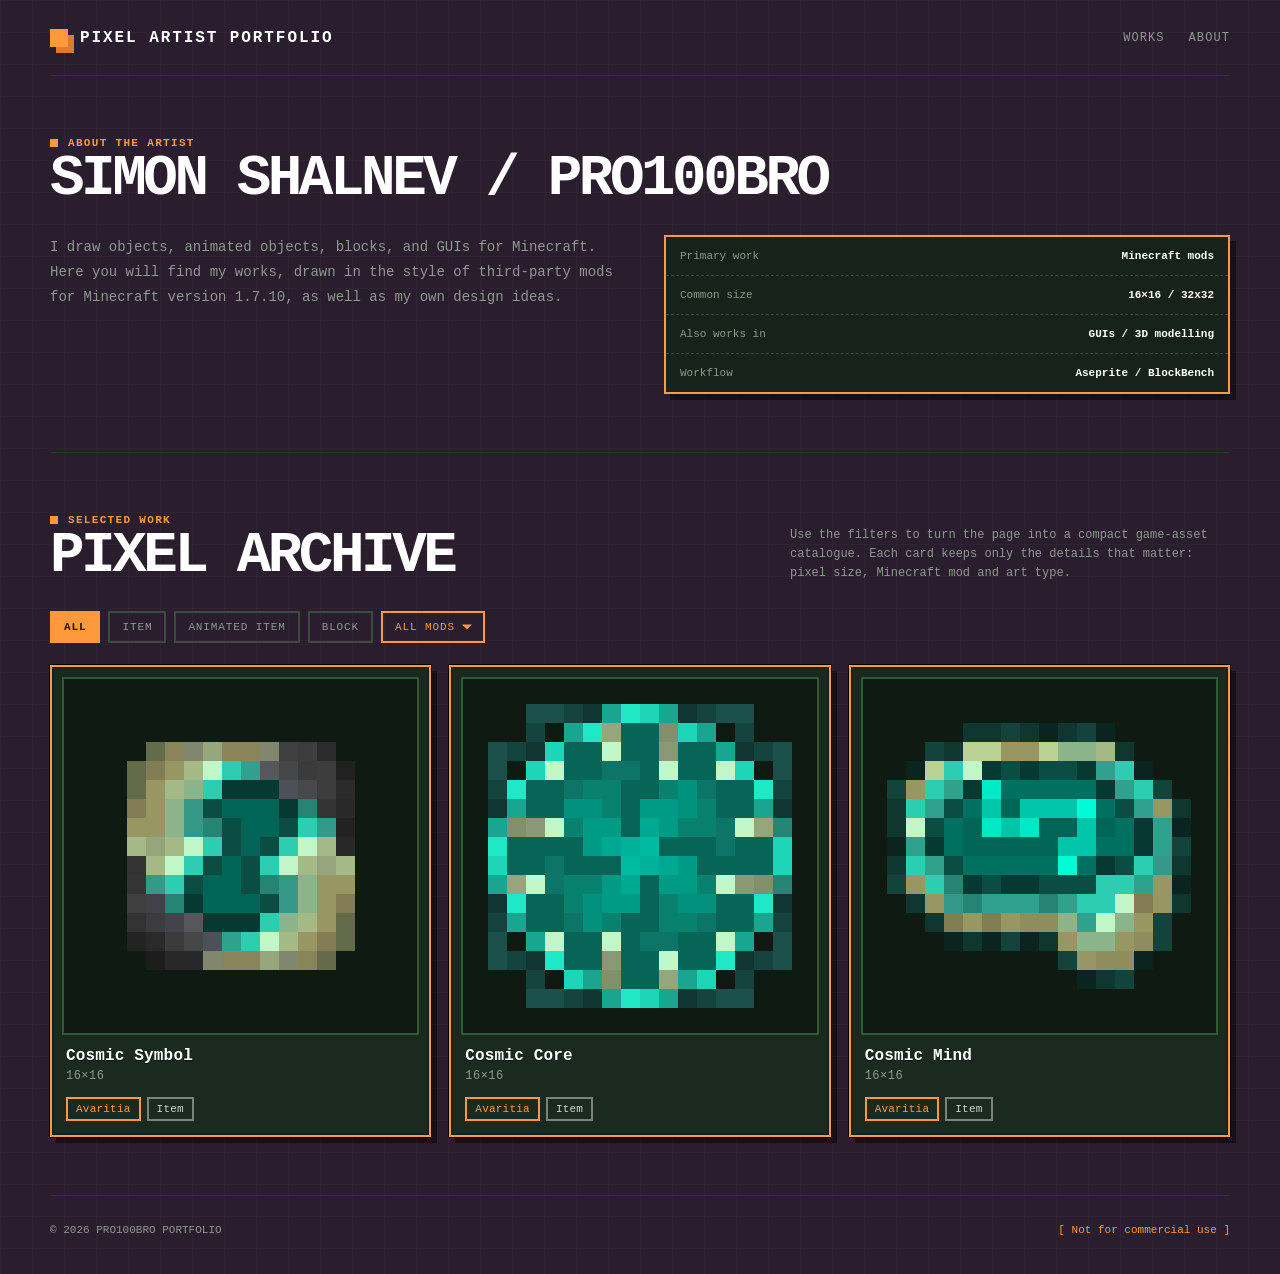
==== index.html @ 7cfd930a "fix(general): fix project structure" ====
<!doctype html>
<html lang="en">
<head>
<meta charset="utf-8">
<meta name="viewport" content="width=device-width, initial-scale=1">
<title>Pixel Artist Portfolio</title>
<link rel="stylesheet" href="style.css">
</head>
<body>
<div class="app-root pixel-grid">
  <header class="topbar shell">
    <a class="brand" href="#top" aria-label="Pixel artist home">
      <span class="brand-mark" aria-hidden="true"></span>
      <span>Pixel Artist Portfolio</span>
    </a>
    <nav class="nav" aria-label="Primary navigation">
      <a href="#works">Works</a>
      <a href="#about">About</a>
    </nav>
  </header>

  <main id="top" class="shell">
    <section id="about" class="section">
      <div class="section-head">
        <div>
          <div class="kicker">About the artist</div>
          <h2 class="section-title">Simon Shalnev / pro100bro</h2>
        </div>
      </div>
      <div class="about">
        <p>I draw objects, animated objects, blocks, and GUIs for Minecraft. Here you will find my works, drawn in the style of third‑party mods for Minecraft version 1.7.10, as well as my own design ideas.</p>
        <div class="spec-box">
          <div class="spec"><span>Primary work</span><strong>Minecraft mods</strong></div>
          <div class="spec"><span>Common size</span><strong>16×16 / 32x32</strong></div>
          <div class="spec"><span>Also works in</span><strong>GUIs / 3D modelling</strong></div>
          <div class="spec"><span>Workflow</span><strong>Aseprite / BlockBench</strong></div>
        </div>
      </div>
    </section>

    <section id="works" class="section">
      <div class="section-head">
        <div>
          <div class="kicker">Selected work</div>
          <h2 class="section-title">Pixel archive</h2>
        </div>
        <div class="section-subtitle">Use the filters to turn the page into a compact game-asset catalogue. Each card keeps only the details that matter: pixel size, Minecraft mod and art type.</div>
      </div>

      <div class="filters" id="filters" role="tablist" aria-label="Filter artworks"></div>

      <div class="gallery" id="gallery"></div>
    </section>
  </main>

  <footer class="footer shell">
    <span>© 2026 PRO100BRO PORTFOLIO</span>
    <span class="mono-accent">[ Not for commercial use ]</span>
  </footer>
</div>

<script src="scripts/filters.js"></script>
<script src="scripts/artworks_render.js"></script>

</body>
</html>
---- style.css ----
:root {
  color-scheme: dark;
  --bg: #2a1d2e;
  --bg-grid: rgba(255, 255, 255, .025);
  --surface: #1b2a1e;
  --surface-inner: #16221a;
  --panel: #0f1a12;
  --text: #f3efe2;
  --text-strong: #ffffff;
  --muted: #8d9a8c;
  --line: #3a4d3d;
  --line-soft: #2a3a2d;
  --accent: #ff9a3c;
  --accent-soft: #e07b2a;
  --accent-2: #b6f24a;
  --heart: #c8a4ff;
}

* { box-sizing: border-box; }
html { scroll-behavior: smooth; }

body {
  margin: 0;
  background: var(--bg);
  color: var(--text);
  font-family: "Courier New", Courier, monospace;
  image-rendering: pixelated;
  -webkit-font-smoothing: none;
}

.app-root {
  min-height: 100vh;
  width: 100%;
  background-color: var(--bg);
  overflow: hidden;
}

a { color: inherit; text-decoration: none; }
button { font: inherit; }

.pixel-grid {
  background-image:
    linear-gradient(to right, var(--bg-grid) 1px, transparent 1px),
    linear-gradient(to bottom, var(--bg-grid) 1px, transparent 1px);
  background-size: 32px 32px;
}

.shell {
  width: min(1180px, calc(100% - 32px));
  margin: 0 auto;
}

/* ---------- Topbar ---------- */
.topbar {
  display: flex;
  align-items: center;
  justify-content: space-between;
  gap: 24px;
  min-height: 76px;
  border-bottom: 1px solid var(--line-soft);
}

.brand {
  display: flex;
  align-items: center;
  gap: 12px;
  font-weight: 900;
  letter-spacing: .12em;
  text-transform: uppercase;
  color: var(--text-strong);
}

.brand-mark {
  width: 18px;
  height: 18px;
  background: var(--accent);
  box-shadow: 6px 6px 0 var(--accent-soft);
}

.nav {
  display: flex;
  gap: 24px;
  color: var(--muted);
  font-size: 12px;
  text-transform: uppercase;
  letter-spacing: .09em;
}
.nav a:hover { color: var(--accent); }

/* ---------- Sections ---------- */
.section {
  padding: 58px 0;
  border-bottom: 1px solid var(--line-soft);
}

.section-head {
  display: flex;
  align-items: end;
  justify-content: space-between;
  gap: 20px;
  margin-bottom: 28px;
}

.kicker {
  display: inline-flex;
  align-items: center;
  gap: 10px;
  color: var(--accent);
  font-size: 11px;
  font-weight: 700;
  letter-spacing: .12em;
  text-transform: uppercase;
}
.kicker::before {
  content: "";
  width: 8px;
  height: 8px;
  background: currentColor;
}

.section-title {
  margin: 0;
  color: var(--text-strong);
  font-size: clamp(30px, 4.5vw, 60px);
  line-height: .95;
  letter-spacing: -.06em;
  text-transform: uppercase;
}

.section-subtitle {
  max-width: 440px;
  color: var(--muted);
  font-size: 12px;
  line-height: 1.6;
}

/* ---------- Filters ---------- */
.filters {
  display: flex;
  flex-wrap: wrap;
  gap: 8px;
  margin-bottom: 22px;
}

.filter-btn {
  border: 2px solid var(--line);
  background: transparent;
  color: var(--muted);
  padding: 8px 12px;
  cursor: pointer;
  text-transform: uppercase;
  font-size: 11px;
  letter-spacing: .08em;
  transition: all .12s ease;
}
.filter-btn:hover {
  color: var(--text);
  border-color: var(--accent);
}
.filter-btn.active {
  background: var(--accent);
  color: #1b1208;
  border-color: var(--accent);
  font-weight: 700;
}

/* ---------- Mod filter (custom dropdown) ---------- */
.mod-filter {
  display: inline-flex;
  align-items: center;
  gap: 8px;
}

.mod-filter-label {
  color: var(--accent);
  font-size: 11px;
  text-transform: uppercase;
  letter-spacing: .08em;
}

.mod-select {
  position: relative;
  border: 2px solid var(--accent);
  background-color: transparent;
  color: var(--accent);
  padding: 8px 28px 8px 12px;
  cursor: pointer;
  font-family: inherit;
  font-size: 11px;
  letter-spacing: .08em;
  text-transform: uppercase;
  user-select: none;
  transition: border-color .12s ease, color .12s ease;
}
.mod-select:focus-visible { outline: none; }
.mod-select:hover,
.mod-select:focus-visible {
  border-color: var(--accent-soft);
  color: var(--accent-soft);
}

/* Стрелка ▾ */
.mod-select::after {
  content: "";
  position: absolute;
  right: 11px;
  top: 50%;
  width: 0;
  height: 0;
  border-left: 5px solid transparent;
  border-right: 5px solid transparent;
  border-top: 5px solid currentColor;
  transform: translateY(-50%);
  pointer-events: none;
}

/* Сам список */
.mod-select-list {
  display: none;
  position: absolute;
  top: calc(100% + 2px);
  left: -2px;
  min-width: calc(100% + 4px);
  margin: 0;
  padding: 0;
  list-style: none;
  background: var(--surface);
  border: 2px solid var(--accent);
  z-index: 30;
  max-height: 260px;
  overflow-y: auto;
}
.mod-select.open .mod-select-list { display: block; }

.mod-select-list li {
  padding: 8px 12px;
  color: var(--text);
  text-transform: uppercase;
  letter-spacing: .06em;
  white-space: nowrap;
  cursor: pointer;
  transition: background-color .08s ease, color .08s ease;
}
.mod-select-list li:hover,
.mod-select-list li.focused {
  background: var(--accent);
  color: #1b1208;
}
.mod-select-list li[aria-selected="true"] {
  font-weight: 700;
}

/* ---------- Gallery ---------- */
.gallery {
  display: grid;
  grid-template-columns: repeat(3, minmax(0, 1fr));
  gap: 18px;
}

/* ---------- Card ---------- */
.card {
  position: relative;
  display: flex;
  flex-direction: column;
  padding: 10px;
  background: var(--surface);
  border: 2px solid var(--accent);
  box-shadow:
    inset 0 0 0 2px var(--surface-inner),
    0 0 0 1px #000,
    6px 6px 0 rgba(0, 0, 0, .45);
  transition: transform .16s ease, border-color .16s ease, box-shadow .16s ease;
}
.card:hover {
  transform: translate(-2px, -2px);
  border-color: var(--accent-soft);
  box-shadow:
    inset 0 0 0 2px var(--surface-inner),
    0 0 0 1px #000,
    8px 8px 0 rgba(0, 0, 0, .55);
}

/* Art frame: plain dark green panel */
.art {
  position: relative;
  aspect-ratio: 1 / 1;
  overflow: hidden;
  background: var(--panel);
  border: 2px solid #2e5a34;
}

.pixel-art {
  position: absolute;
  inset: 7%;
  width: 86%;
  height: 86%;
  shape-rendering: crispEdges;
}

/* Body */
.card-body {
  padding: 12px 4px 4px;
  display: flex;
  flex-direction: column;
  gap: 4px;
}

.card-title {
  margin: 0;
  color: var(--text-strong);
  font-size: 16px;
  font-weight: 800;
  letter-spacing: .01em;
  text-shadow: 0 1px 0 rgba(0, 0, 0, .6);
}

.size {
  color: var(--muted);
  font-size: 12px;
  letter-spacing: .04em;
}

/* ---------- Badges (внутри .card-body) ---------- */
.badges {
  display: flex;
  flex-wrap: wrap;
  gap: 6px;
  margin-top: 10px;
}

.badge {
  display: inline-block;
  padding: 4px 8px;
  border: 2px solid var(--accent);
  background: transparent;
  color: var(--accent);
  font-size: 11px;
  line-height: 1.1;
  letter-spacing: .02em;
  white-space: nowrap;
}

.badge.type {
  color: #cfd6cc;
  border-color: #7b8478;
}


/* ---------- About ---------- */
.about {
  display: grid;
  grid-template-columns: 1fr 1fr;
  gap: 48px;
}
.about p {
  margin: 0;
  color: var(--muted);
  line-height: 1.8;
  font-size: 14px;
}

.spec-box {
  border: 2px solid var(--accent);
  background: var(--surface-inner);
  box-shadow: 6px 6px 0 rgba(0, 0, 0, .45);
}
.spec {
  display: flex;
  justify-content: space-between;
  gap: 16px;
  padding: 13px 14px;
  border-bottom: 1px dashed var(--line);
  font-size: 11px;
}
.spec:last-child { border-bottom: 0; }
.spec span:first-child { color: var(--muted); }
.spec strong { color: var(--text-strong); }

/* ---------- Footer ---------- */
.footer {
  padding: 28px 0 38px;
  display: flex;
  justify-content: space-between;
  gap: 20px;
  color: var(--muted);
  font-size: 11px;
}
.footer .mono-accent { color: var(--accent); }


/* ---------- Responsive ---------- */
@media (max-width: 860px) {
  .about { grid-template-columns: 1fr; }
  .gallery { grid-template-columns: repeat(2, minmax(0, 1fr)); }
  .section-head { align-items: start; flex-direction: column; }
}

@media (max-width: 560px) {
  .shell { width: min(100% - 20px, 1180px); }
  .topbar { min-height: 64px; }
  .nav { gap: 12px; font-size: 10px; }
  .section { padding: 42px 0; }
  .gallery { grid-template-columns: 1fr; }
  .card-title { font-size: 14px; }
  .badge { font-size: 10px; padding: 3px 6px; }
}
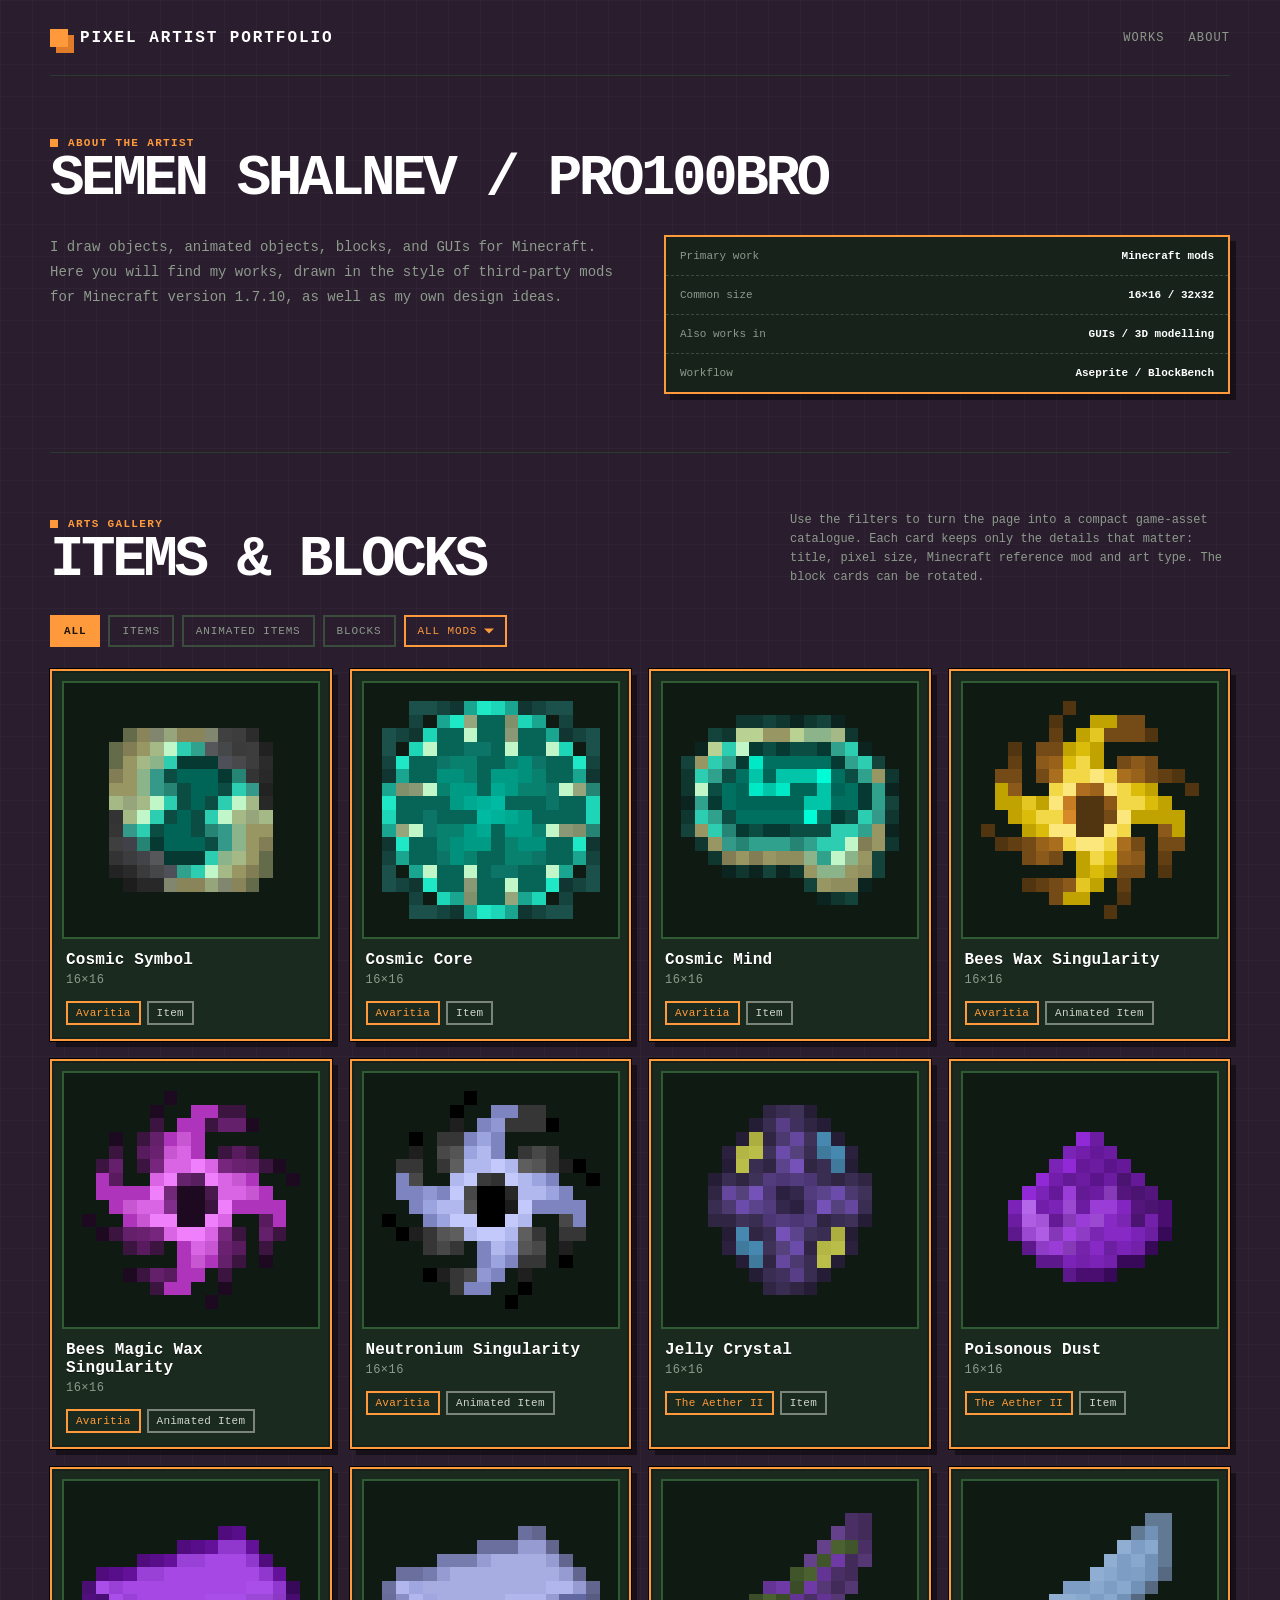
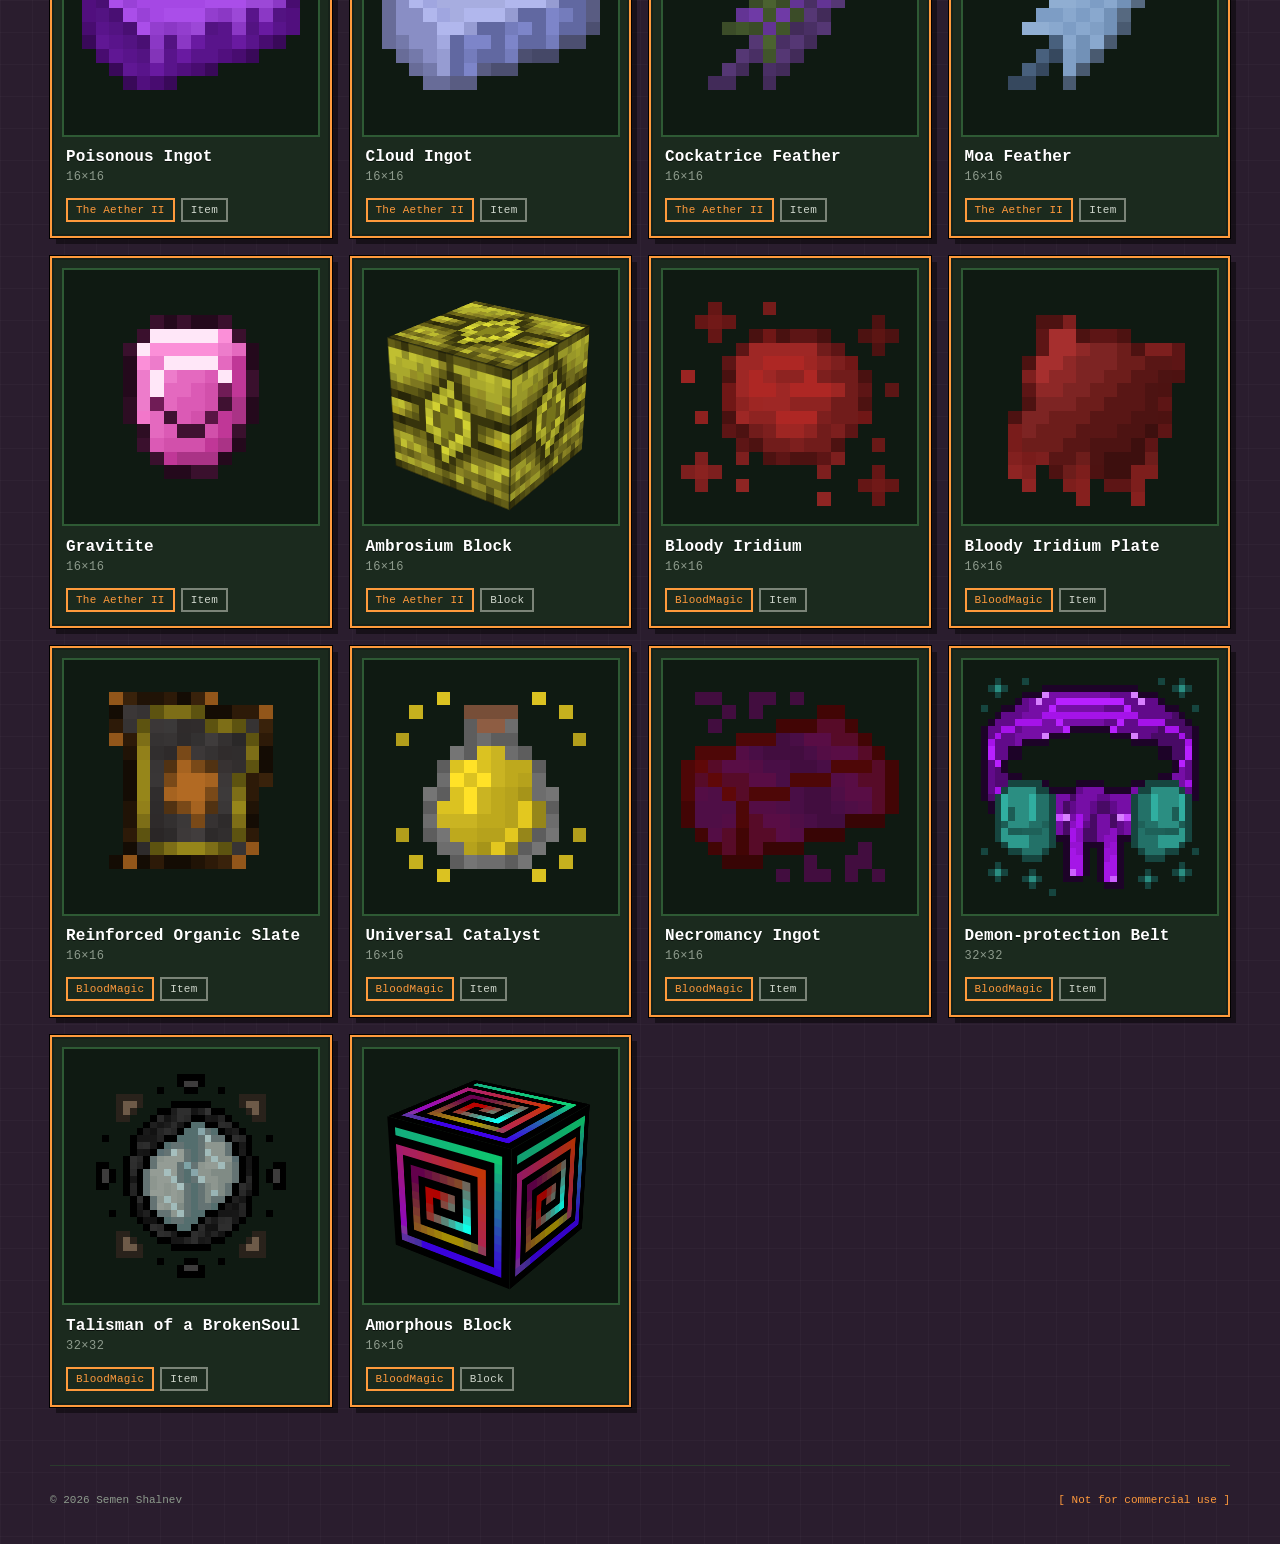
==== commit 59e7f639: "feat(general): add new arts, add rotation for the block art card" ====
--- a/index.html
+++ b/index.html
@@ -24,7 +24,7 @@
       <div class="section-head">
         <div>
           <div class="kicker">About the artist</div>
-          <h2 class="section-title">Simon Shalnev / pro100bro</h2>
+          <h2 class="section-title">Semen Shalnev / pro100bro</h2>
         </div>
       </div>
       <div class="about">
@@ -41,10 +41,10 @@
     <section id="works" class="section">
       <div class="section-head">
         <div>
-          <div class="kicker">Selected work</div>
-          <h2 class="section-title">Pixel archive</h2>
+          <div class="kicker">Arts gallery</div>
+          <h2 class="section-title">ITEMS & BLOCKS</h2>
         </div>
-        <div class="section-subtitle">Use the filters to turn the page into a compact game-asset catalogue. Each card keeps only the details that matter: pixel size, Minecraft mod and art type.</div>
+        <div class="section-subtitle">Use the filters to turn the page into a compact game-asset catalogue. Each card keeps only the details that matter: title, pixel size, Minecraft reference mod and art type. The block cards can be rotated.</div>
       </div>
 
       <div class="filters" id="filters" role="tablist" aria-label="Filter artworks"></div>
@@ -54,7 +54,7 @@
   </main>
 
   <footer class="footer shell">
-    <span>© 2026 PRO100BRO PORTFOLIO</span>
+    <span>© 2026 Semen Shalnev</span>
     <span class="mono-accent">[ Not for commercial use ]</span>
   </footer>
 </div>
--- a/style.css
+++ b/style.css
@@ -199,7 +199,6 @@
   color: var(--accent-soft);
 }
 
-/* Стрелка ▾ */
 .mod-select::after {
   content: "";
   position: absolute;
@@ -214,7 +213,6 @@
   pointer-events: none;
 }
 
-/* Сам список */
 .mod-select-list {
   display: none;
   position: absolute;
@@ -253,7 +251,7 @@
 /* ---------- Gallery ---------- */
 .gallery {
   display: grid;
-  grid-template-columns: repeat(3, minmax(0, 1fr));
+  grid-template-columns: repeat(4, minmax(0, 1fr));
   gap: 18px;
 }
 
@@ -280,7 +278,7 @@
     8px 8px 0 rgba(0, 0, 0, .55);
 }
 
-/* Art frame: plain dark green panel */
+/* Art frame */
 .art {
   position: relative;
   aspect-ratio: 1 / 1;
@@ -295,6 +293,7 @@
   width: 86%;
   height: 86%;
   shape-rendering: crispEdges;
+  image-rendering: pixelated;
 }
 
 /* Body */
@@ -320,7 +319,7 @@
   letter-spacing: .04em;
 }
 
-/* ---------- Badges (внутри .card-body) ---------- */
+/* ---------- Badges ---------- */
 .badges {
   display: flex;
   flex-wrap: wrap;
@@ -345,7 +344,6 @@
   border-color: #7b8478;
 }
 
-
 /* ---------- About ---------- */
 .about {
   display: grid;
@@ -386,7 +384,6 @@
   font-size: 11px;
 }
 .footer .mono-accent { color: var(--accent); }
-
 
 /* ---------- Responsive ---------- */
 @media (max-width: 860px) {
@@ -403,4 +400,113 @@
   .gallery { grid-template-columns: 1fr; }
   .card-title { font-size: 14px; }
   .badge { font-size: 10px; padding: 3px 6px; }
-}+}
+
+/* ---------- 3D block preview ---------- */
+
+/* .art становится 3D-сценой и контейнером для cqw-единиц */
+.art {
+  perspective: 700px;
+  container-type: size;
+}
+
+/* Обёртка куба */
+.block-3d {
+  --c: 55cqw;                    /* длина ребра = 55% ширины .art */
+  position: absolute;
+  top: 50%;
+  left: 50%;
+  width: var(--c);
+  height: var(--c);
+  transform-style: preserve-3d;
+  transform: translate(-50%, -50%) rotateX(-25deg) rotateY(-35deg);
+  transition: transform .35s ease;
+}
+
+/* Грань куба */
+.block-3d .face {
+  position: absolute;
+  inset: 0;
+  background-size: 100% 100%;
+  background-repeat: no-repeat;
+  background-color: #1a1a1a;
+  image-rendering: pixelated;
+  image-rendering: crisp-edges;
+  box-shadow: inset 0 0 0 1px rgba(0, 0, 0, .35);
+  backface-visibility: hidden;
+}
+
+/* Раскладываем 6 граней вокруг центра */
+.block-3d .front  { transform: translateZ(calc(var(--c) /  2)); }
+.block-3d .back   { transform: rotateY(180deg) translateZ(calc(var(--c) / 2)); }
+.block-3d .right  { transform: rotateY( 90deg) translateZ(calc(var(--c) / 2)); }
+.block-3d .left   { transform: rotateY(-90deg) translateZ(calc(var(--c) / 2)); }
+.block-3d .top    { transform: rotateX( 90deg) translateZ(calc(var(--c) / 2)); }
+.block-3d .bottom { transform: rotateX(-90deg) translateZ(calc(var(--c) / 2)); }
+
+/* Затенение дальних граней для читаемости */
+.block-3d .back,
+.block-3d .left   { filter: brightness(.78); }
+.block-3d .right  { filter: brightness(.9);  }
+.block-3d .top    { filter: brightness(1.05); }
+.block-3d .bottom { filter: brightness(.6);  }
+
+
+.block-3d {
+  /* уже есть в вашем файле */
+  cursor: grab;
+  user-select: none;
+  touch-action: none;           /* нужно, чтобы тач не скроллил страницу при drag */
+  will-change: transform;
+}
+.block-3d.dragging {
+  cursor: grabbing;
+  transition: none;             /* без плавности во время перетаскивания */
+}
+
+/* ---------- Reset button для 3D-блока ---------- */
+.block-reset {
+  position: absolute;
+  top: 8px;
+  right: 8px;
+  width: 26px;
+  height: 26px;
+  display: grid;
+  place-items: center;
+  padding: 0;
+  border: 2px solid var(--accent);
+  background: rgba(15, 26, 18, .85);
+  color: var(--accent);
+  font-size: 14px;
+  line-height: 1;
+  cursor: pointer;
+  z-index: 2;
+  opacity: 0;
+  transform: translateY(-2px);
+  transition: opacity .15s ease, transform .15s ease,
+              border-color .12s ease, color .12s ease, background-color .12s ease;
+}
+.card:hover .block-reset,
+.block-reset:focus-visible {
+  opacity: 1;
+  transform: translateY(0);
+}
+.block-reset:hover,
+.block-reset:focus-visible {
+  background: var(--accent);
+  color: #1b1208;
+  border-color: var(--accent);
+  outline: none;
+}
+
+/* ---------- Empty state (ничего не найдено) ---------- */
+.empty {
+  grid-column: 1 / -1;
+  padding: 36px;
+  border: 2px dashed var(--line);
+  color: var(--muted);
+  text-align: center;
+  font-size: 13px;
+  letter-spacing: .04em;
+}
+
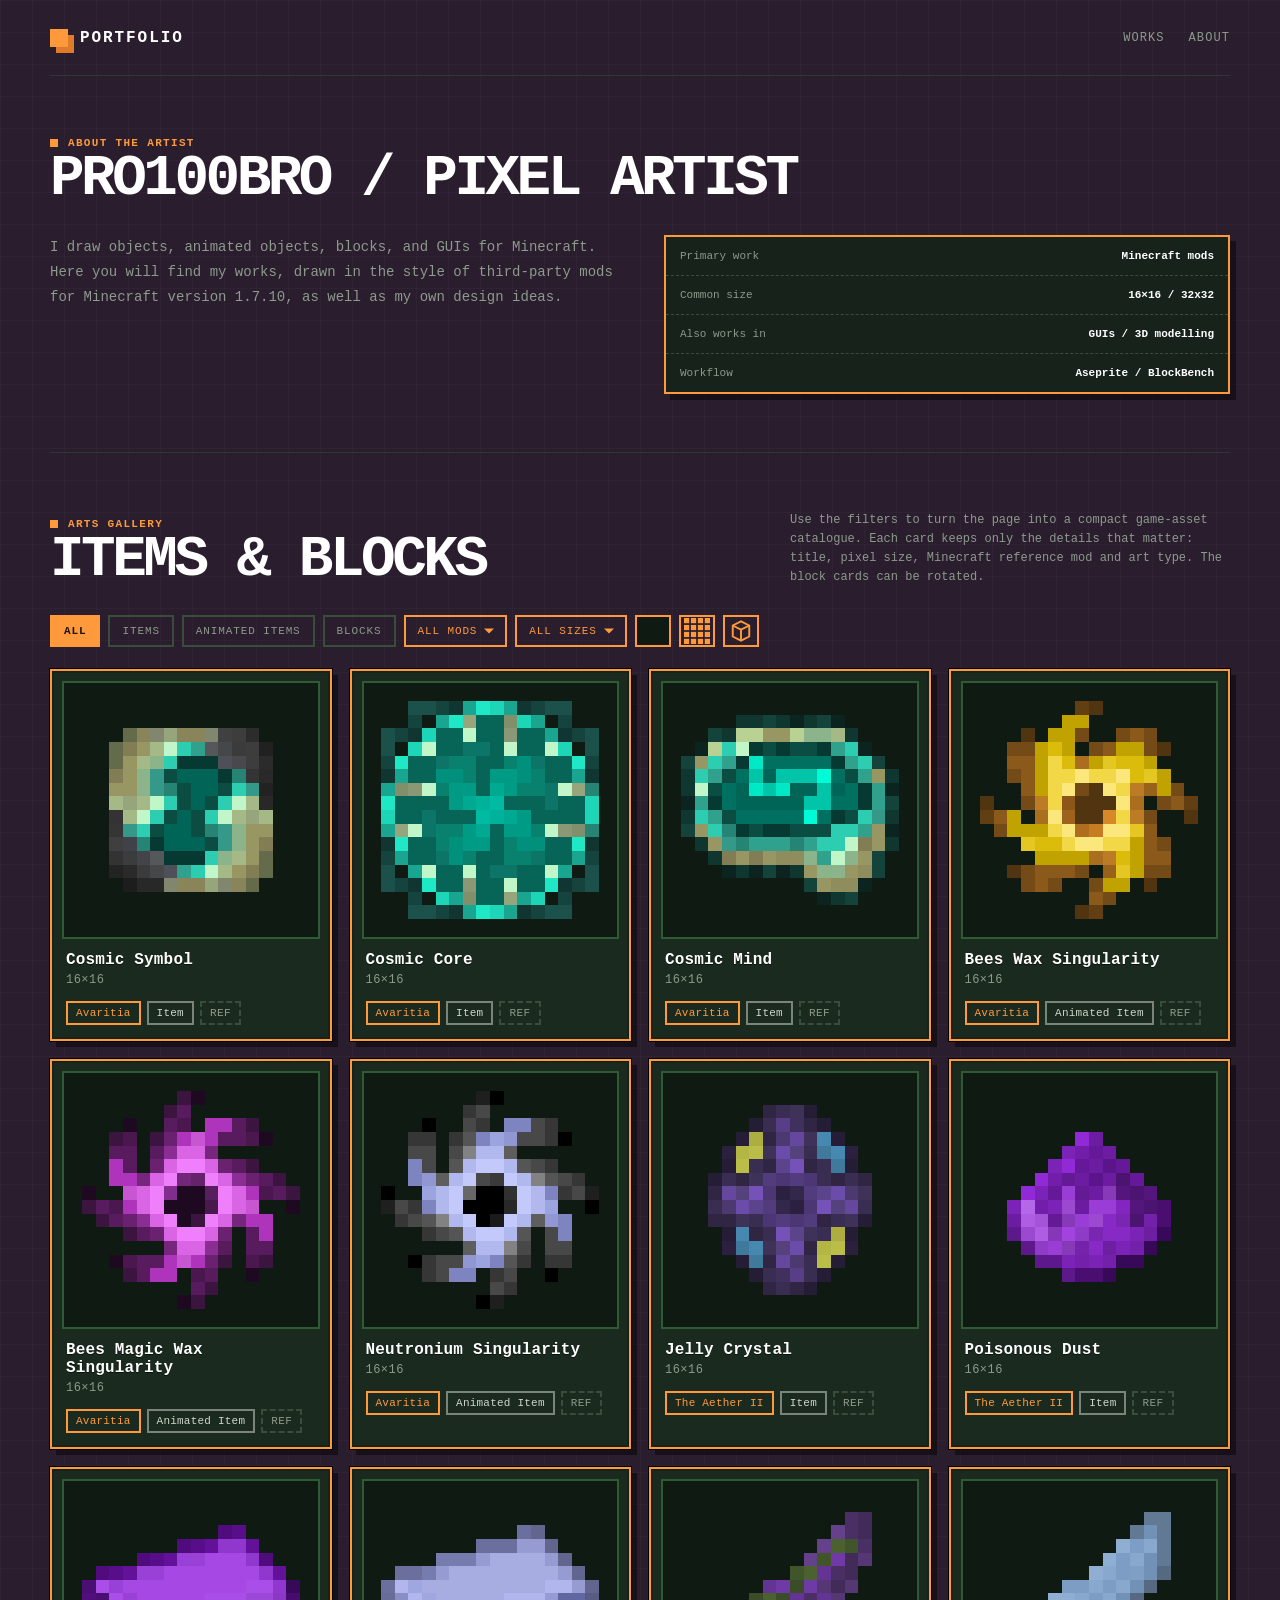
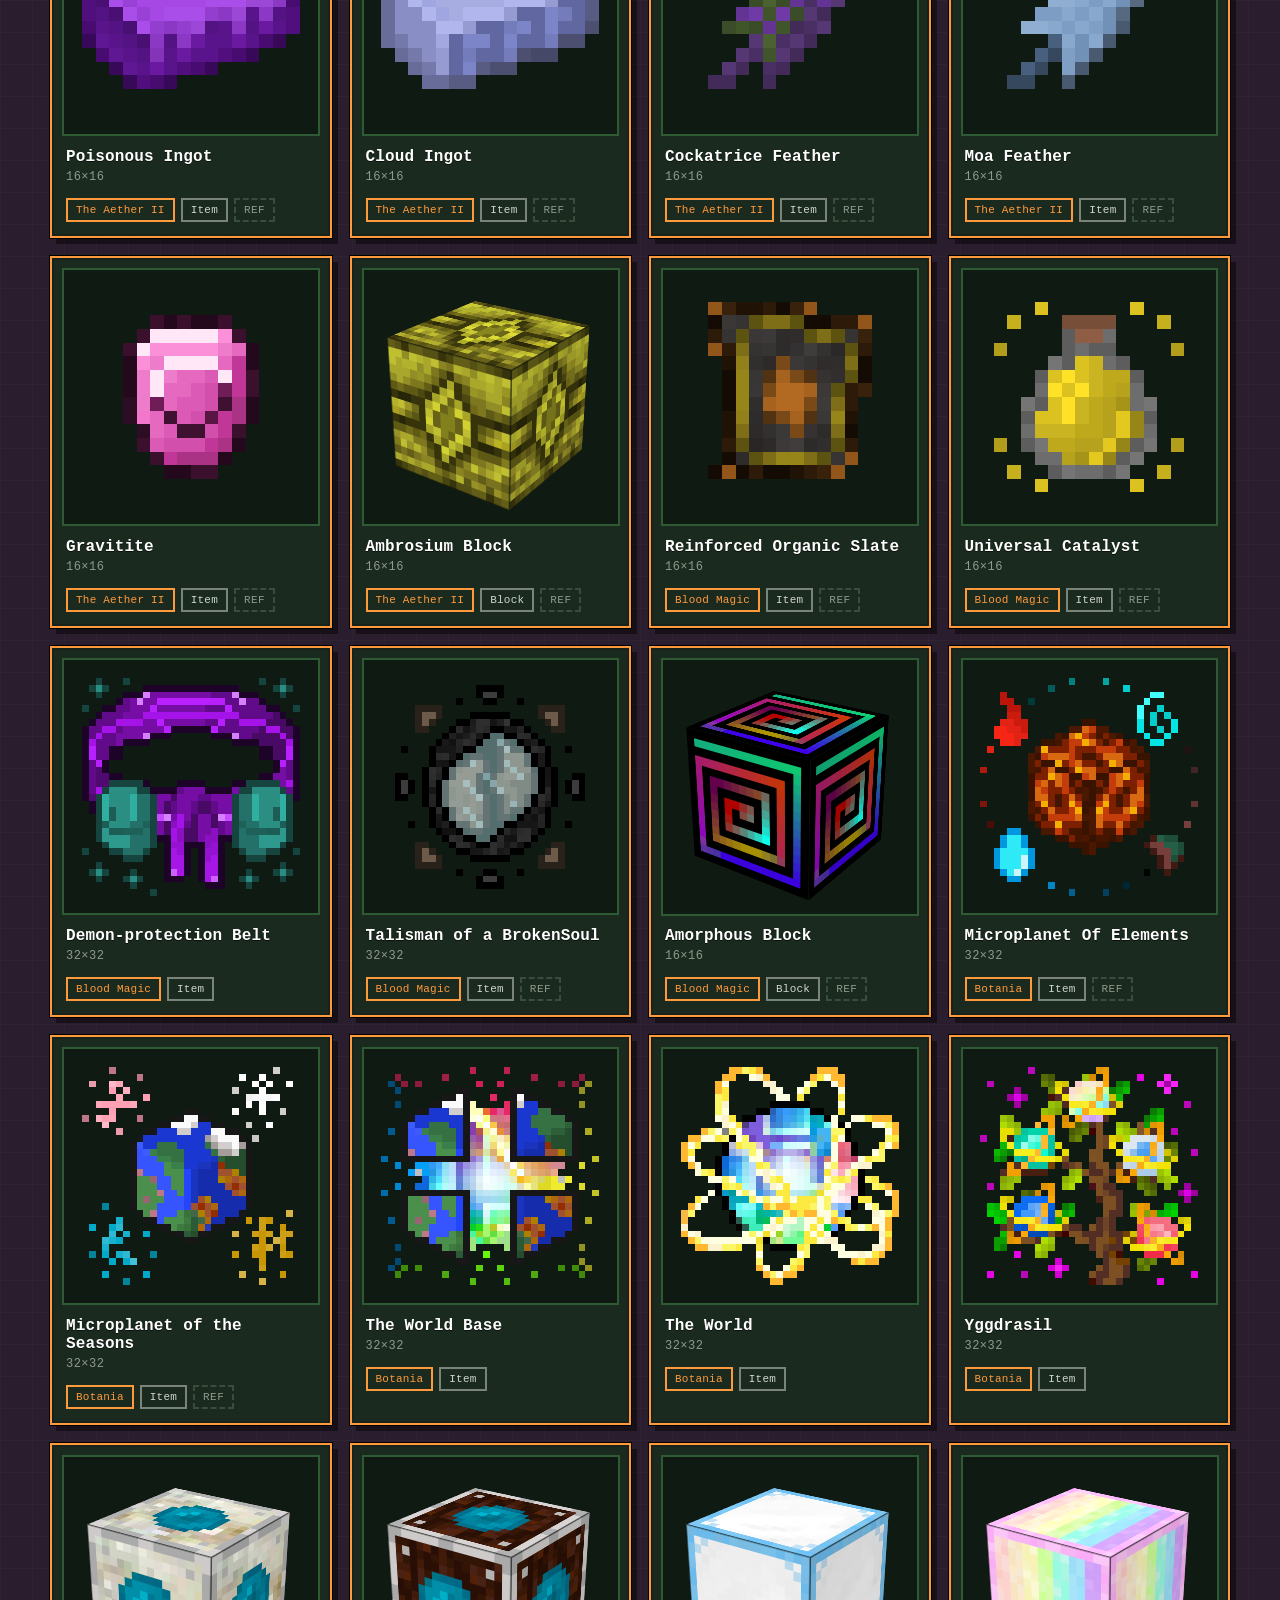
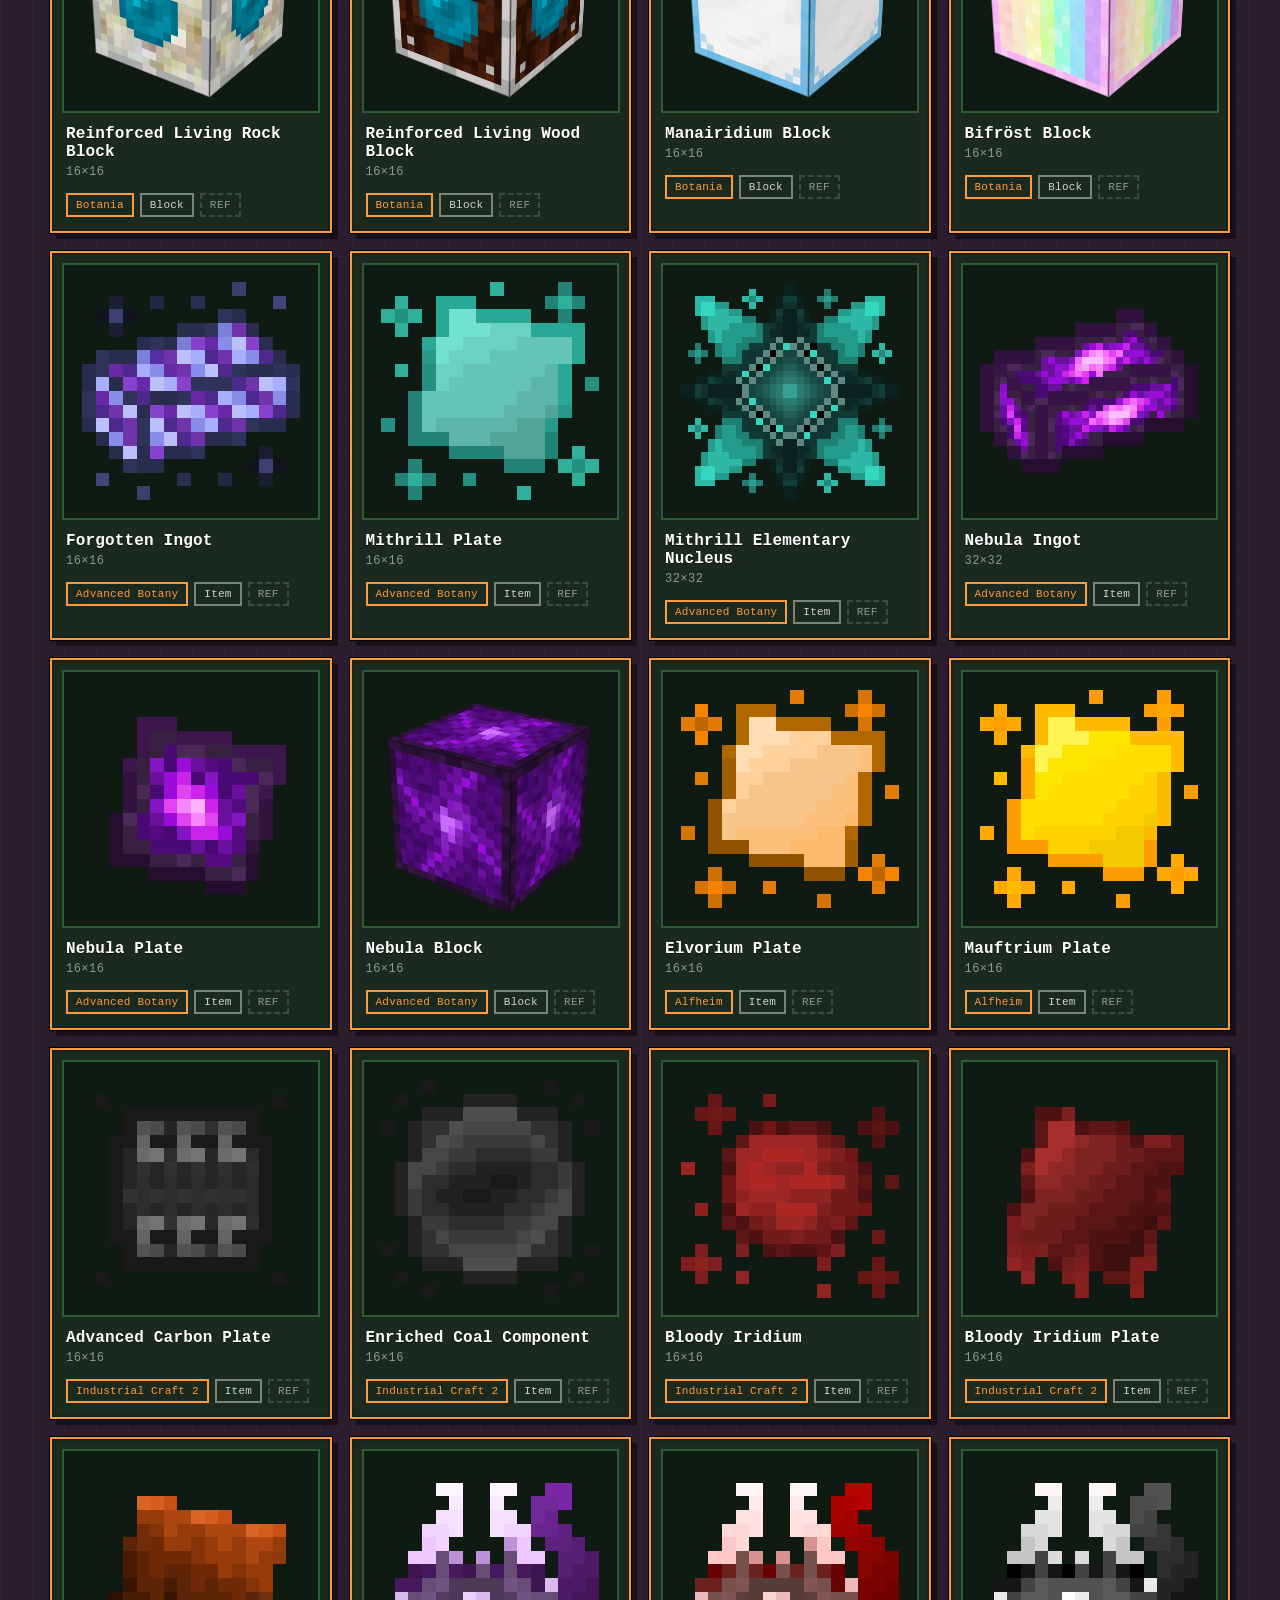
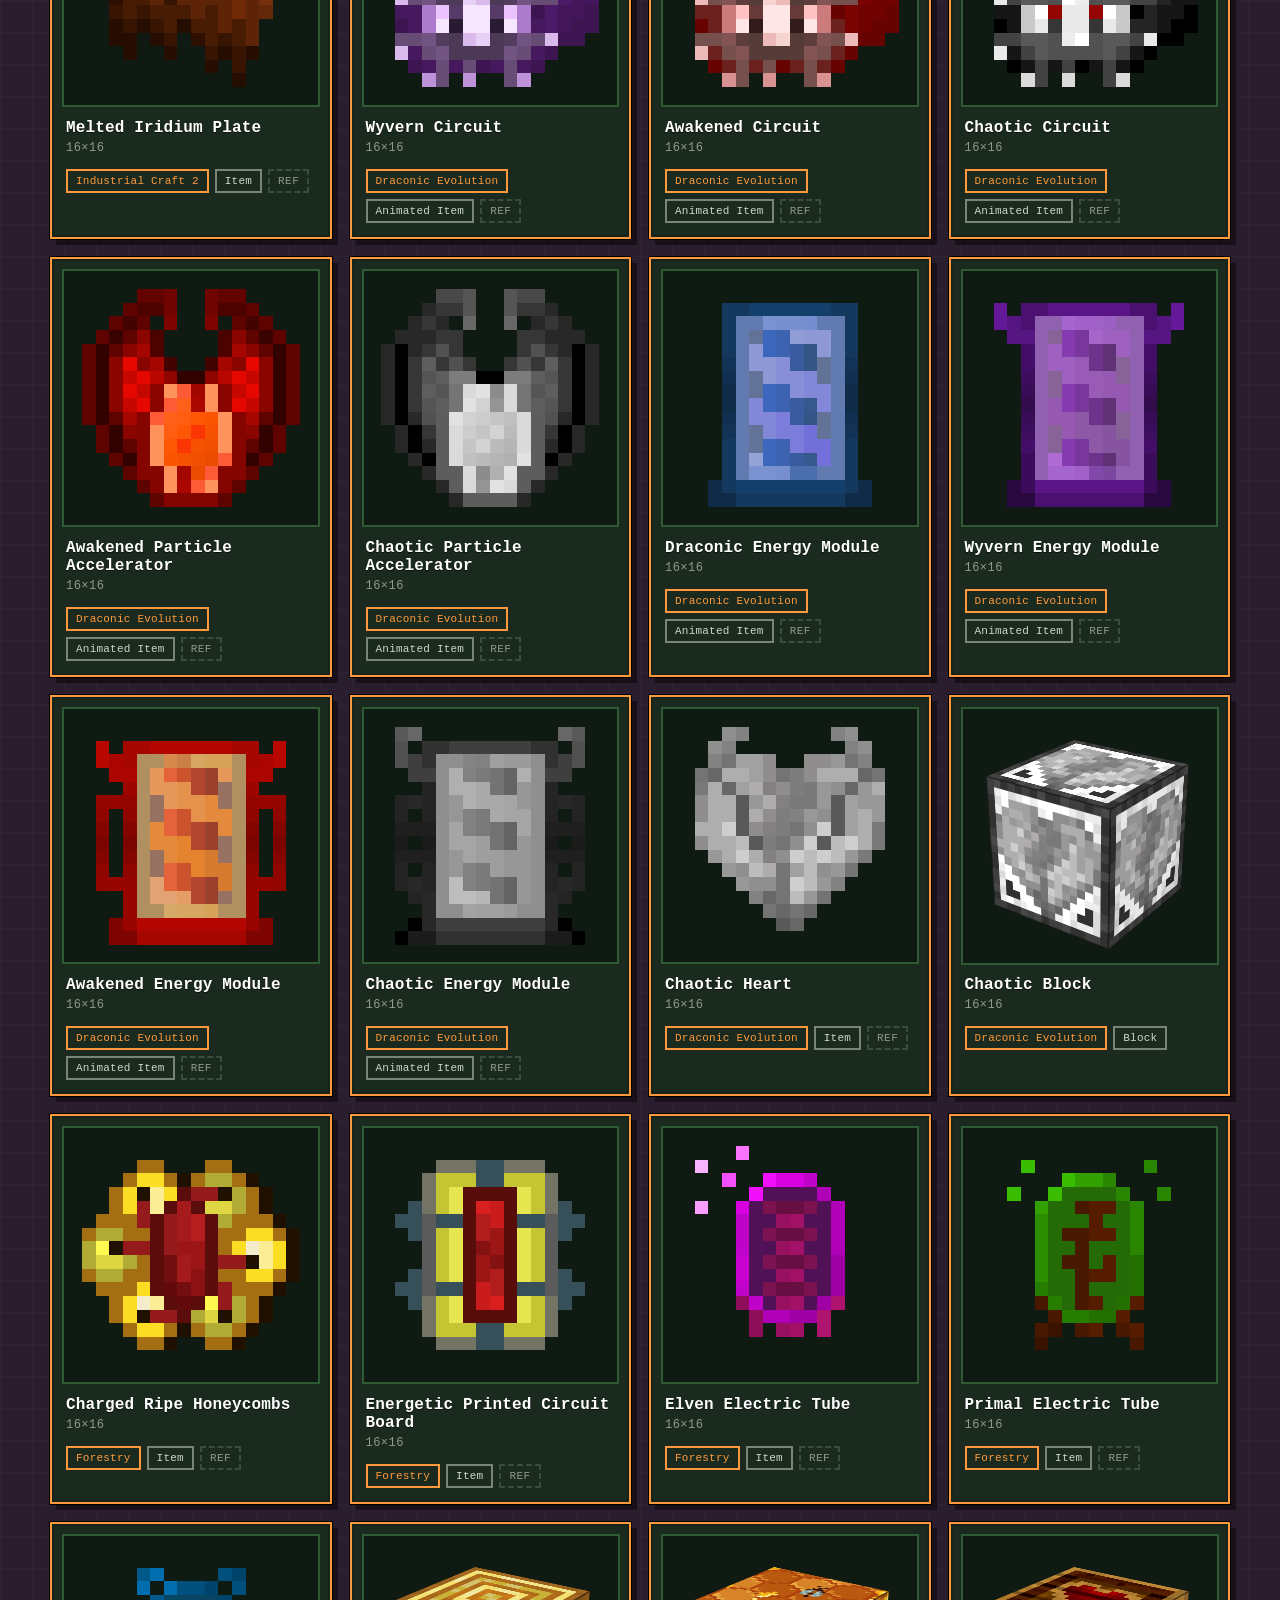
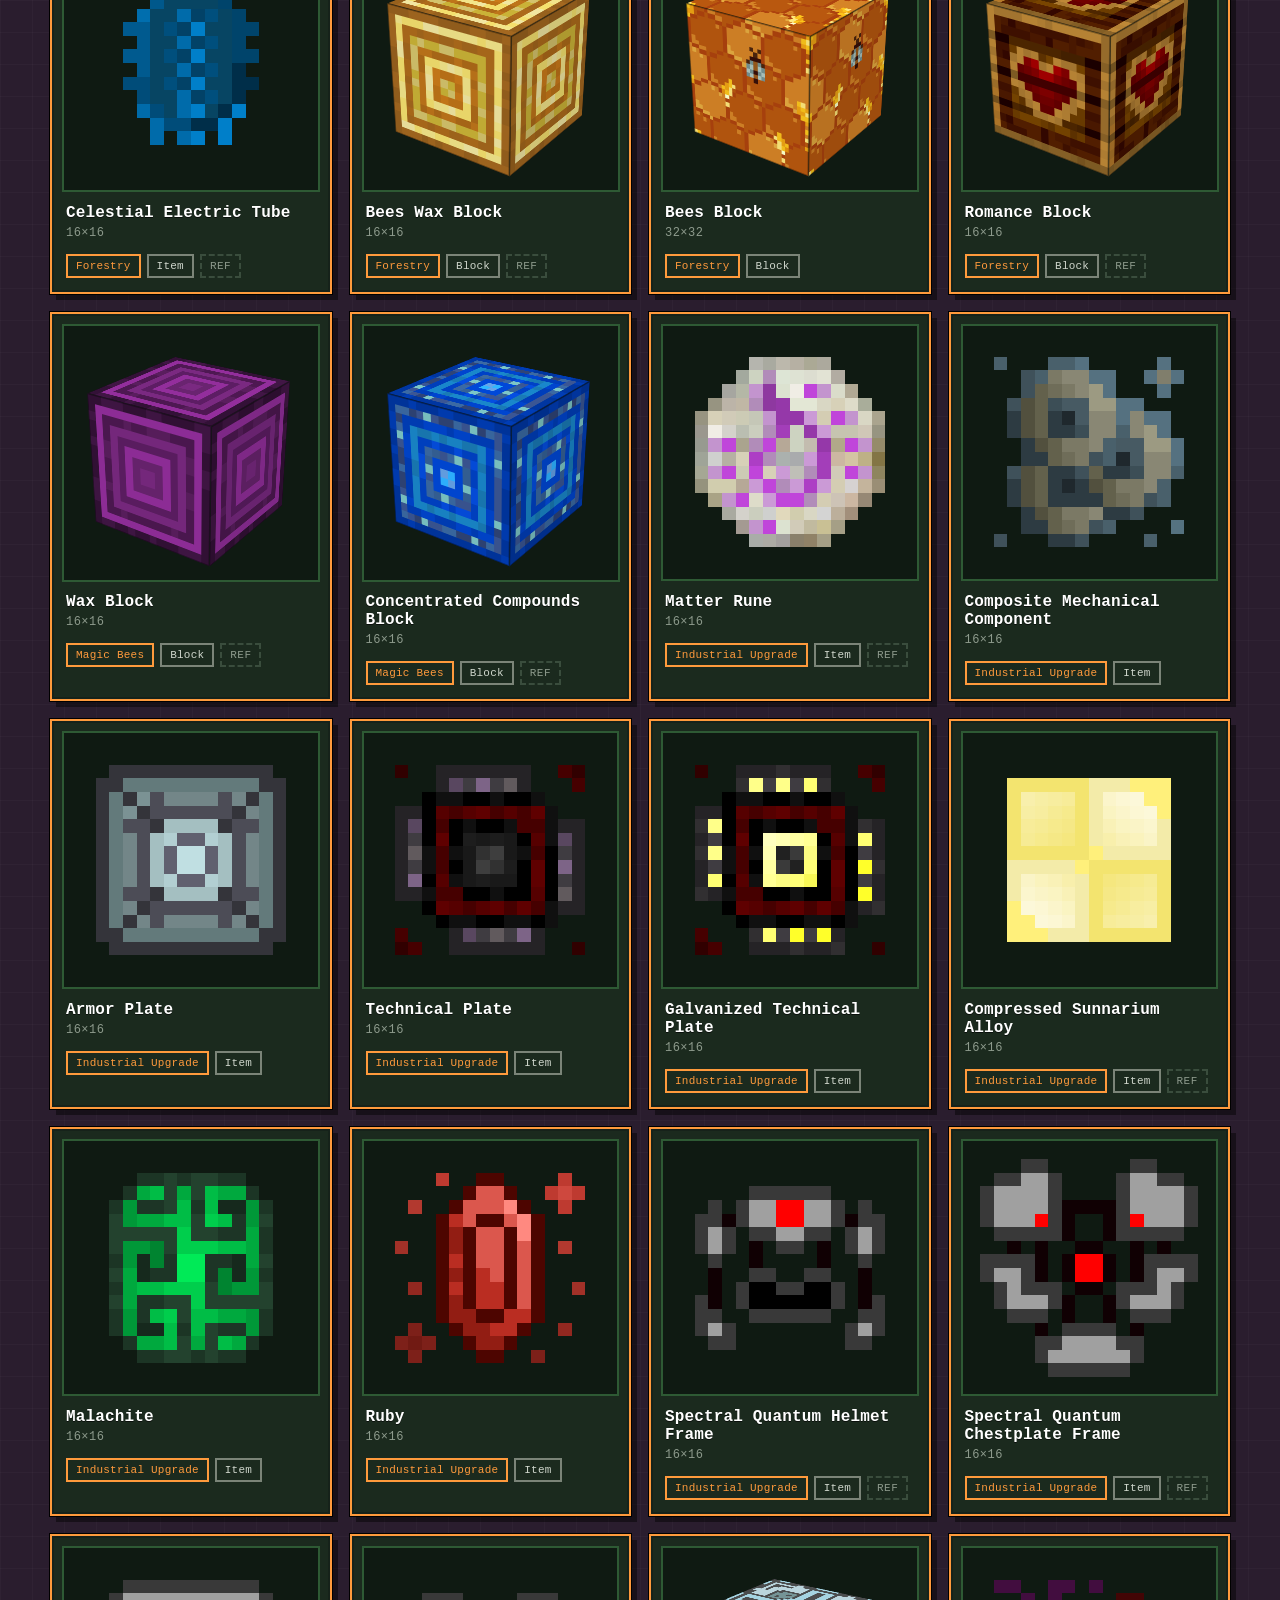
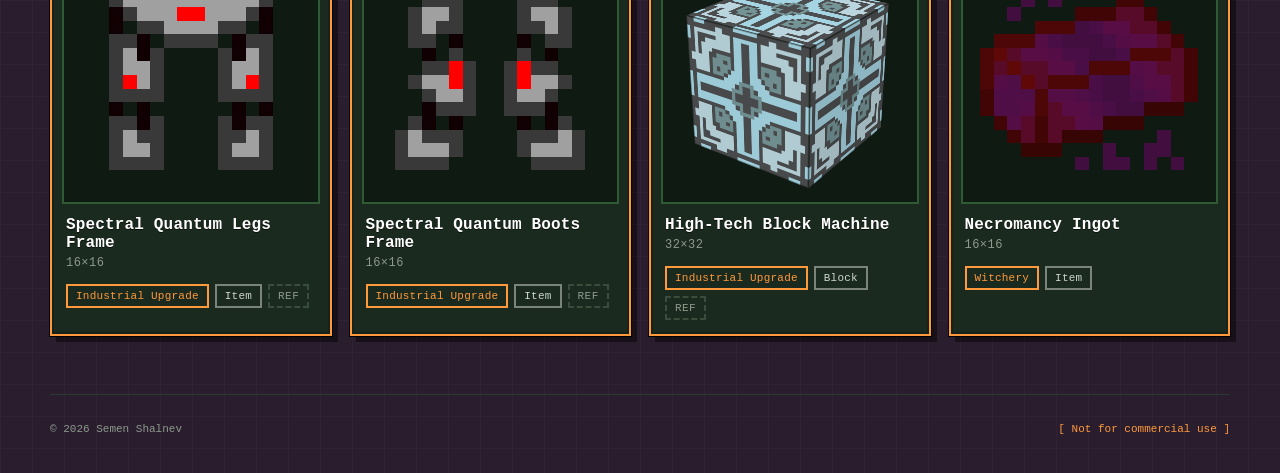
==== commit e7c4c599: "feat(general): add 3d view filter, add new arts" ====
--- a/index.html
+++ b/index.html
@@ -11,7 +11,7 @@
   <header class="topbar shell">
     <a class="brand" href="#top" aria-label="Pixel artist home">
       <span class="brand-mark" aria-hidden="true"></span>
-      <span>Pixel Artist Portfolio</span>
+      <span>Portfolio</span>
     </a>
     <nav class="nav" aria-label="Primary navigation">
       <a href="#works">Works</a>
@@ -24,7 +24,7 @@
       <div class="section-head">
         <div>
           <div class="kicker">About the artist</div>
-          <h2 class="section-title">Semen Shalnev / pro100bro</h2>
+          <h2 class="section-title">pro100bro / Pixel Artist</h2>
         </div>
       </div>
       <div class="about">
--- a/style.css
+++ b/style.css
@@ -405,7 +405,7 @@
 /* ---------- 3D block preview ---------- */
 
 /* .art становится 3D-сценой и контейнером для cqw-единиц */
-.art {
+.art--block {
   perspective: 700px;
   container-type: size;
 }
@@ -510,3 +510,321 @@
   letter-spacing: .04em;
 }
 
+/* ---------- Theme toggle button ---------- */
+.theme-toggle {
+  width: 36px;
+  align-self: stretch;
+  padding: 0;
+  border: 2px solid var(--accent);
+  background: var(--panel);
+  cursor: pointer;
+  flex-shrink: 0;
+  transition: background-color .15s ease, border-color .15s ease;
+}
+.theme-toggle:hover {
+  border-color: var(--accent-soft);
+}
+
+/* ---------- Theme states ---------- */
+
+/* Белая тема: фон рамок карточек и кнопки — белый */
+html[data-theme="white"] .art,
+html[data-theme="white"] .theme-toggle,
+html[data-theme="white"] .reference-popup-image { background-color: #ffffff; }
+
+html[data-theme="black"] .art,
+html[data-theme="black"] .theme-toggle,
+html[data-theme="black"] .reference-popup-image { background-color: #000000; }
+
+html[data-theme="green"] .art,
+html[data-theme="green"] .theme-toggle,
+html[data-theme="green"] .reference-popup-image { background-color: var(--panel); }
+
+/* ---------- Grid toggle button ---------- */
+.grid-toggle {
+  width: 36px;
+  align-self: stretch;
+  padding: 0;
+  border: 2px solid var(--accent);
+  background: transparent;
+  color: var(--accent);
+  cursor: pointer;
+  flex-shrink: 0;
+  display: flex;
+  align-items: center;
+  justify-content: center;
+  transition: background-color .12s ease, color .12s ease, border-color .12s ease;
+}
+.grid-toggle svg {
+  display: block;
+  width: 26px;
+  height: 26px;
+}
+.grid-toggle:hover {
+  border-color: var(--accent-soft);
+  color: var(--accent-soft);
+}
+.grid-toggle.active {
+  background: var(--accent);
+  color: #1b1208;
+  border-color: var(--accent);
+}
+
+/* ---------- Pixel grid overlay (items only) ---------- */
+
+.art::after {
+  content: "";
+  position: absolute;
+  inset: 7%;
+  pointer-events: none;
+  z-index: 3;
+
+  --cell: calc(100% / var(--grid-count, 16));
+  --grid-line: rgba(255, 255, 255, .35);
+
+  background-image:
+    /* вертикальные линии — тайлами */
+    linear-gradient(to right,  var(--grid-line) 1px, transparent 1px),
+    /* горизонтальные линии — тайлами */
+    linear-gradient(to bottom, var(--grid-line) 1px, transparent 1px),
+    /* правая граничная линия — одиночная */
+    linear-gradient(to left,   var(--grid-line) 1px, transparent 1px),
+    /* нижняя граничная линия — одиночная */
+    linear-gradient(to top,    var(--grid-line) 1px, transparent 1px);
+
+  background-size:
+    var(--cell) var(--cell),
+    var(--cell) var(--cell),
+    100% 100%,
+    100% 100%;
+
+  background-repeat:
+    repeat,
+    repeat,
+    no-repeat,
+    no-repeat;
+
+  opacity: 0;
+  transition: opacity .15s ease;
+}
+
+/* Показываем сетку для обычных карточек */
+html[data-grid="on"] .art:not(.art--block)::after { opacity: 1; }
+
+/* Блоки сетку не получают — ни в 3D, ни в 2D через общее правило */
+html[data-grid="on"] .art--block::after           { opacity: 0; }
+
+/* Исключение: блок в 2D-режиме — сетка работает */
+html[data-grid="on"] .art--block[data-block-mode="2d"]::after { opacity: 1; }
+
+/* ---------- Block mode toggle (2D / 3D) ---------- */
+
+/* По умолчанию блок в 3D: 2D-картинка и «плоская» иконка скрыты */
+.art--block .block-image { display: none; }
+.art--block .icon-flat   { display: none; }
+
+/* В 2D-режиме: 3D-сцена и reset скрыты, показана плоская картинка */
+.art--block[data-block-mode="2d"] .block-3d,
+.art--block[data-block-mode="2d"] .block-reset {
+  display: none;
+}
+.art--block[data-block-mode="2d"] .block-image { display: block; }
+.art--block[data-block-mode="2d"] .icon-cube   { display: none; }
+.art--block[data-block-mode="2d"] .icon-flat   { display: block; }
+
+/* Кнопка в левом верхнем углу .art */
+.block-mode-toggle {
+  position: absolute;
+  top: 8px;
+  left: 8px;
+  width: 26px;
+  height: 26px;
+  display: grid;
+  place-items: center;
+  padding: 0;
+  border: 2px solid var(--accent);
+  background: rgba(15, 26, 18, .85);
+  color: var(--accent);
+  cursor: pointer;
+  z-index: 3;
+  opacity: 0;
+  transform: translateY(-2px);
+  transition: opacity .15s ease, transform .15s ease,
+              border-color .12s ease, color .12s ease, background-color .12s ease;
+}
+.card:hover .block-mode-toggle,
+.block-mode-toggle:focus-visible {
+  opacity: 1;
+  transform: translateY(0);
+}
+.block-mode-toggle:hover,
+.block-mode-toggle:focus-visible {
+  background: var(--accent);
+  color: #1b1208;
+  border-color: var(--accent);
+  outline: none;
+}
+.block-mode-toggle svg { display: block; }
+
+/* ---------- Reference (inactive) button ---------- */
+.reference {
+  display: inline-flex;
+  align-items: center;
+  padding: 4px 8px;
+  border: 2px dashed var(--line);
+  background: transparent;
+  color: var(--muted);
+  font-size: 11px;
+  line-height: 1.1;
+  letter-spacing: .04em;
+  cursor: pointer;                          /* вместо help */
+  user-select: none;
+  outline: none;
+  transition: border-color .12s ease, color .12s ease;
+}
+.reference:hover,
+.reference:focus-visible {
+  border-color: var(--accent-2);
+  color: var(--accent-2);
+}
+
+/* ---------- Reference popup ---------- */
+.reference-popup {
+  position: fixed;
+  z-index: 200;
+  pointer-events: none;
+
+  padding: 10px;
+  background: var(--surface);
+  border: 2px solid var(--accent-2);
+
+  opacity: 0;
+  transform: translateY(4px);
+  transition: opacity .16s ease, transform .16s ease;
+}
+.reference-popup.visible {
+  opacity: 1;
+  transform: translateY(0);
+}
+
+/* Референсы: 2 колонки, N строк */
+.reference-popup-list {
+  display: grid;
+  grid-template-columns: repeat(2, 200px);
+  gap: 10px;
+}
+
+/* Один референс — сетка 1×1 */
+.reference-popup-list:has(> :only-child) {
+  grid-template-columns: 200px;
+}
+
+.reference-popup-item {
+  width: auto;
+  flex-shrink: 0;
+}
+
+.reference-popup-image {
+  position: relative;
+  aspect-ratio: 1 / 1;
+  padding: 7%;
+  box-sizing: border-box;
+
+  background: var(--panel);
+  border: 2px solid var(--accent-2);
+
+  display: flex;
+  align-items: center;
+  justify-content: center;
+  overflow: hidden;
+}
+.reference-popup-image img {
+  display: block;
+  width: 100%;
+  height: 100%;
+  object-fit: contain;
+  image-rendering: pixelated;
+}
+
+/* Сетка на превью попапа */
+.reference-popup-image::after {
+  content: "";
+  position: absolute;
+  inset: 7%;
+  pointer-events: none;
+  z-index: 3;
+
+  --cell: calc(100% / var(--grid-count, 16));
+  --grid-line: rgba(255, 255, 255, .35);
+
+  background-image:
+    linear-gradient(to right,  var(--grid-line) 1px, transparent 1px),
+    linear-gradient(to bottom, var(--grid-line) 1px, transparent 1px),
+    linear-gradient(to left,   var(--grid-line) 1px, transparent 1px),
+    linear-gradient(to top,    var(--grid-line) 1px, transparent 1px);
+
+  background-size:
+    var(--cell) var(--cell),
+    var(--cell) var(--cell),
+    100% 100%,
+    100% 100%;
+
+  background-repeat: repeat, repeat, no-repeat, no-repeat;
+
+  opacity: 0;
+  transition: opacity .15s ease;
+}
+html[data-grid="on"] .reference-popup-image::after { opacity: 1; }
+
+.reference-popup-body {
+  padding: 10px 2px 2px;
+}
+
+.reference-popup-text {
+  margin: 0;
+  color: var(--text);
+  font-size: 12px;
+  line-height: 1.6;
+  letter-spacing: .02em;
+}
+
+/* На узких экранах — одна колонка */
+@media (max-width: 560px) {
+  .reference-popup-list {
+    grid-template-columns: 160px;
+    gap: 8px;
+  }
+  .reference-popup-list:has(> :only-child) {
+    grid-template-columns: 160px;
+  }
+}
+
+/* ---------- Block mode (global) toggle ---------- */
+.block-mode-global {
+  width: 36px;
+  align-self: stretch;
+  padding: 0;
+  border: 2px solid var(--accent);
+  background: transparent;
+  color: var(--accent);
+  cursor: pointer;
+  flex-shrink: 0;
+  display: flex;
+  align-items: center;
+  justify-content: center;
+  transition: background-color .12s ease, color .12s ease, border-color .12s ease;
+}
+.block-mode-global svg { display: block; }
+.block-mode-global .icon-flat { display: none; }
+
+.block-mode-global:hover {
+  border-color: var(--accent-soft);
+  color: var(--accent-soft);
+}
+.block-mode-global.active {
+  background: var(--accent);
+  color: #1b1208;
+  border-color: var(--accent);
+}
+.block-mode-global.active .icon-cube { display: none; }
+.block-mode-global.active .icon-flat { display: block; }
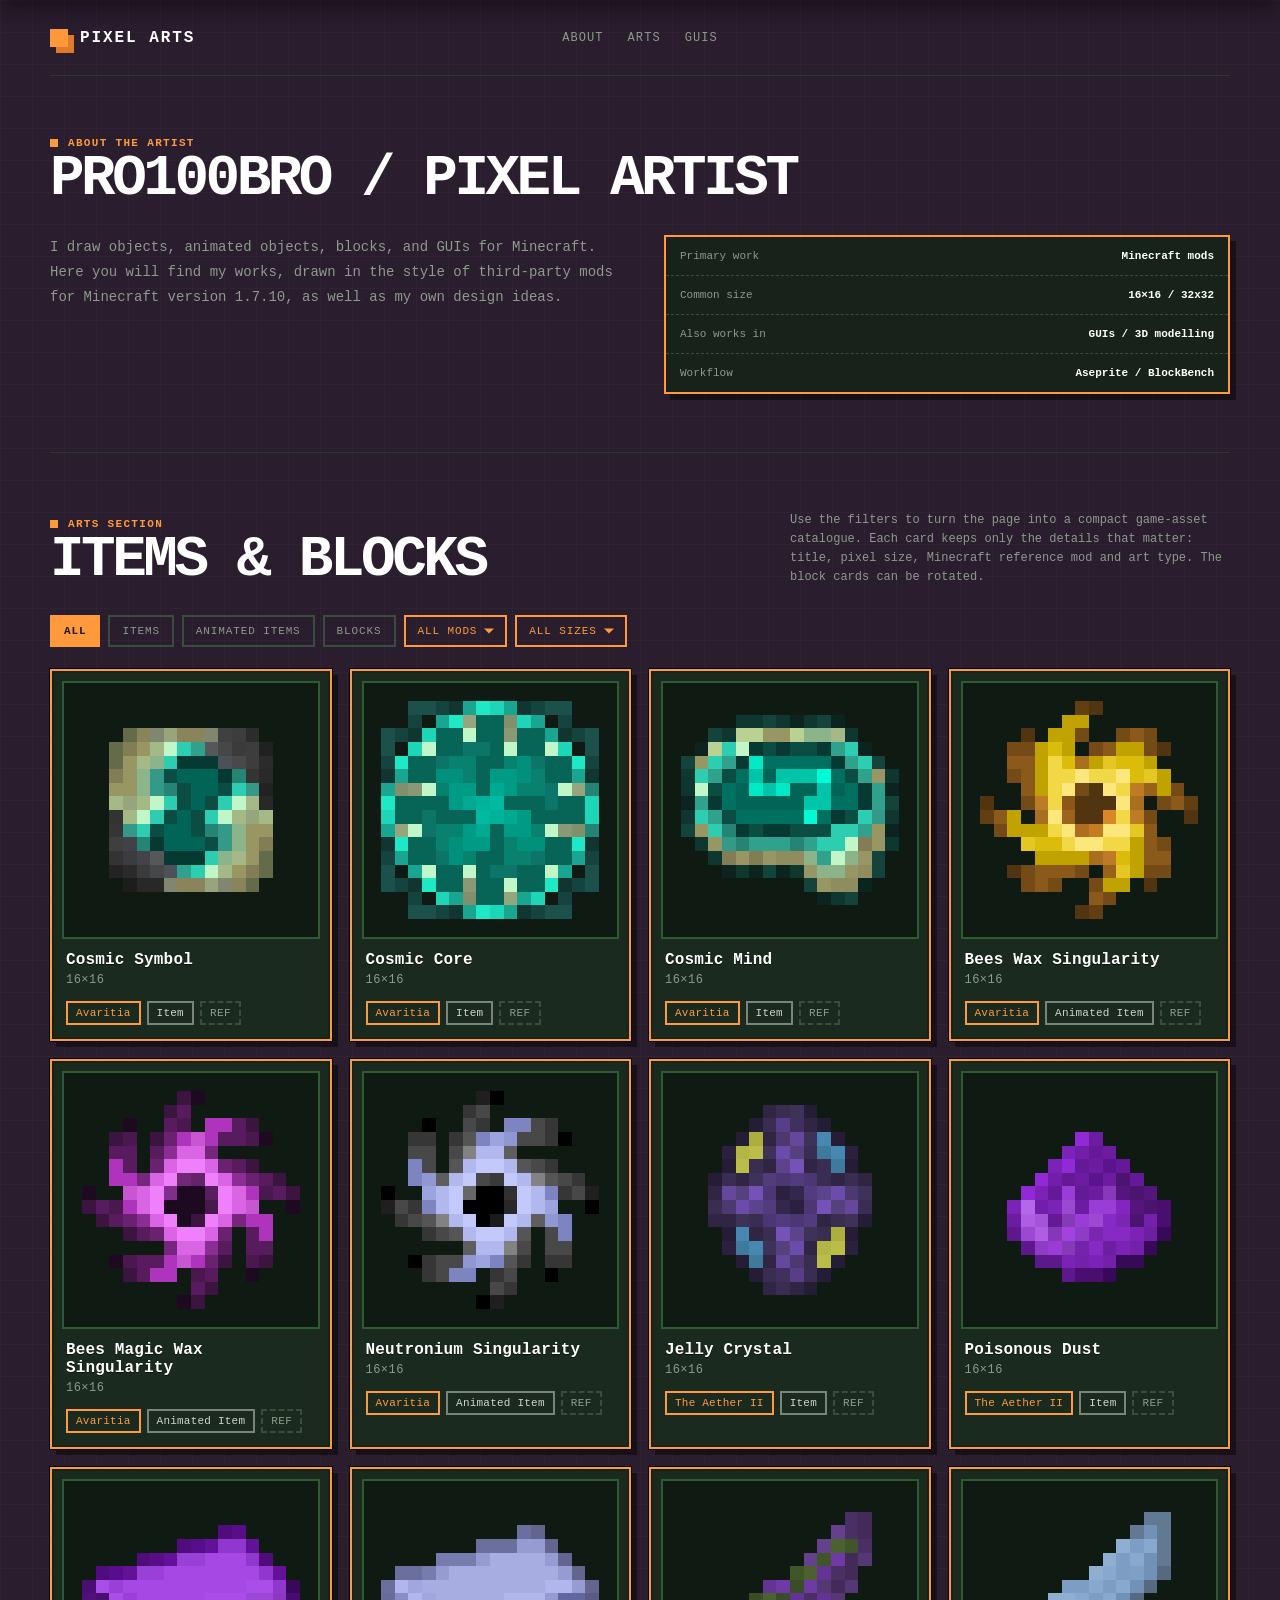
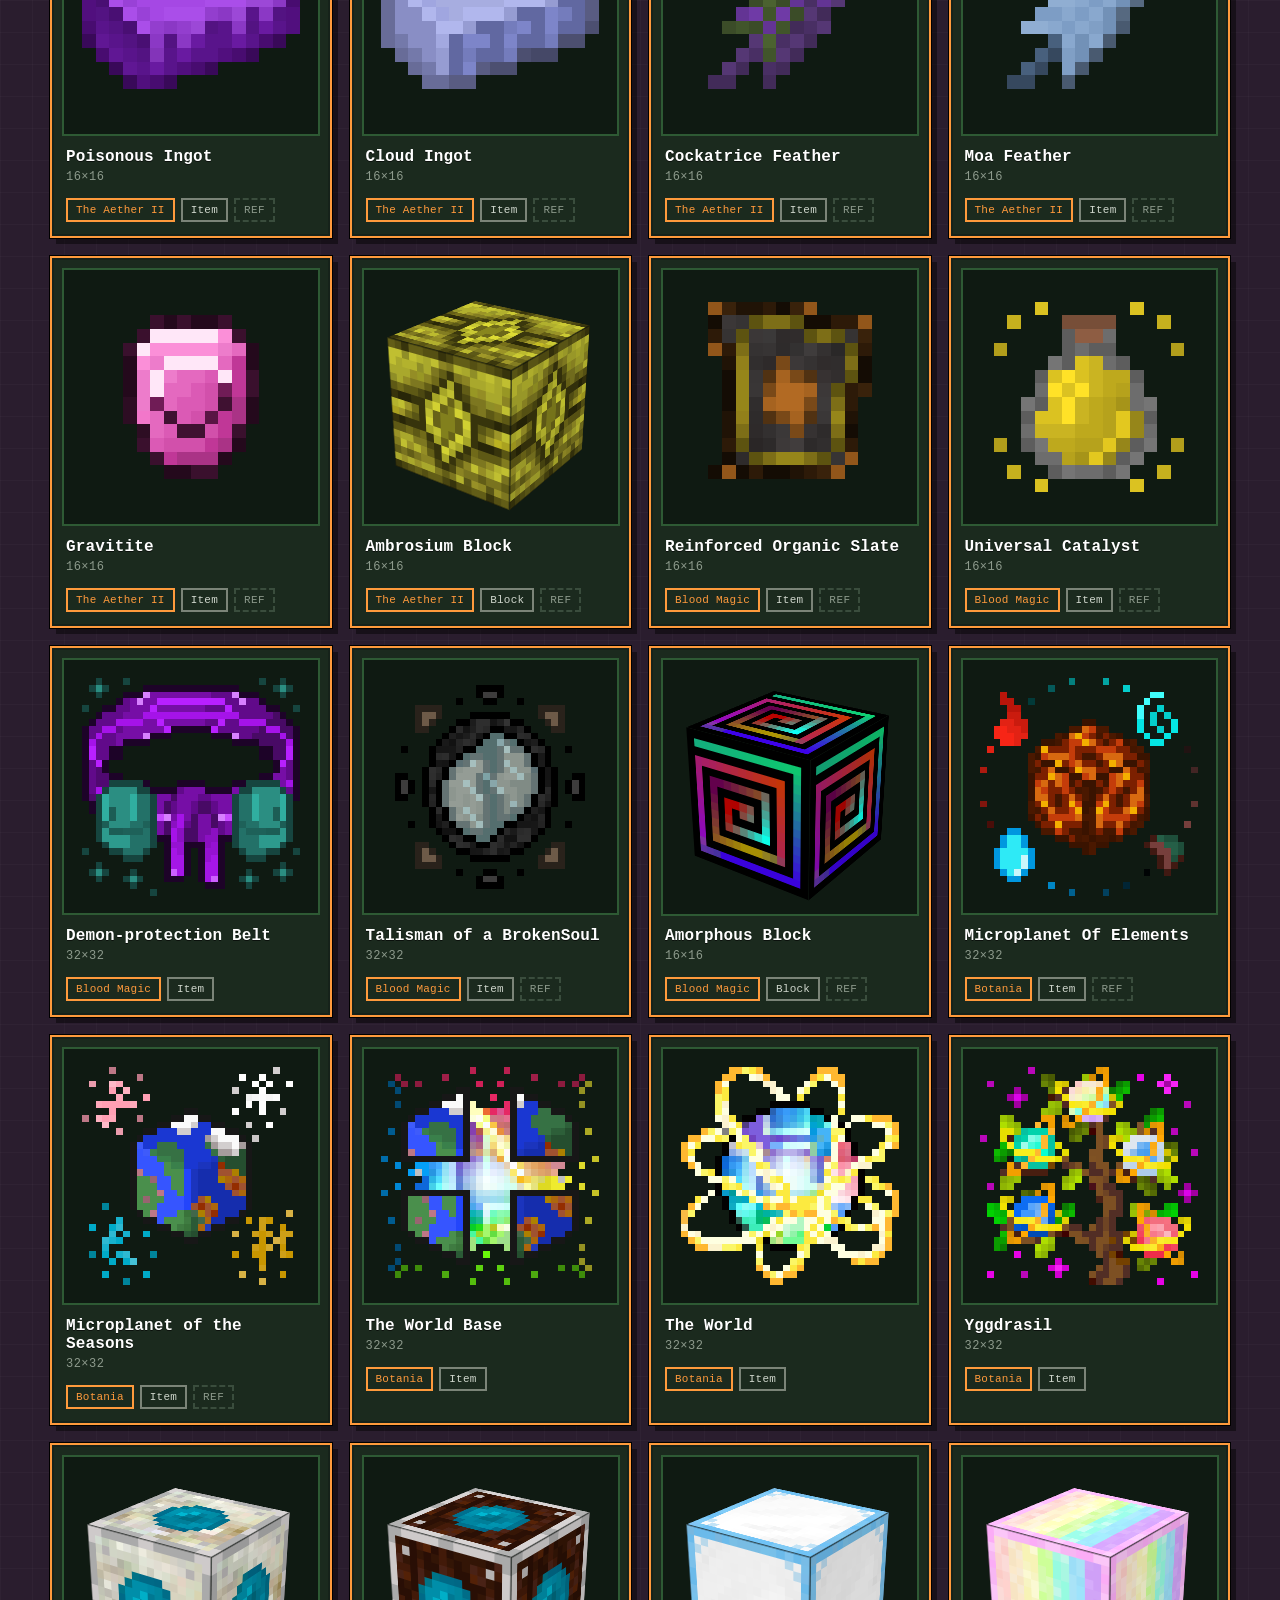
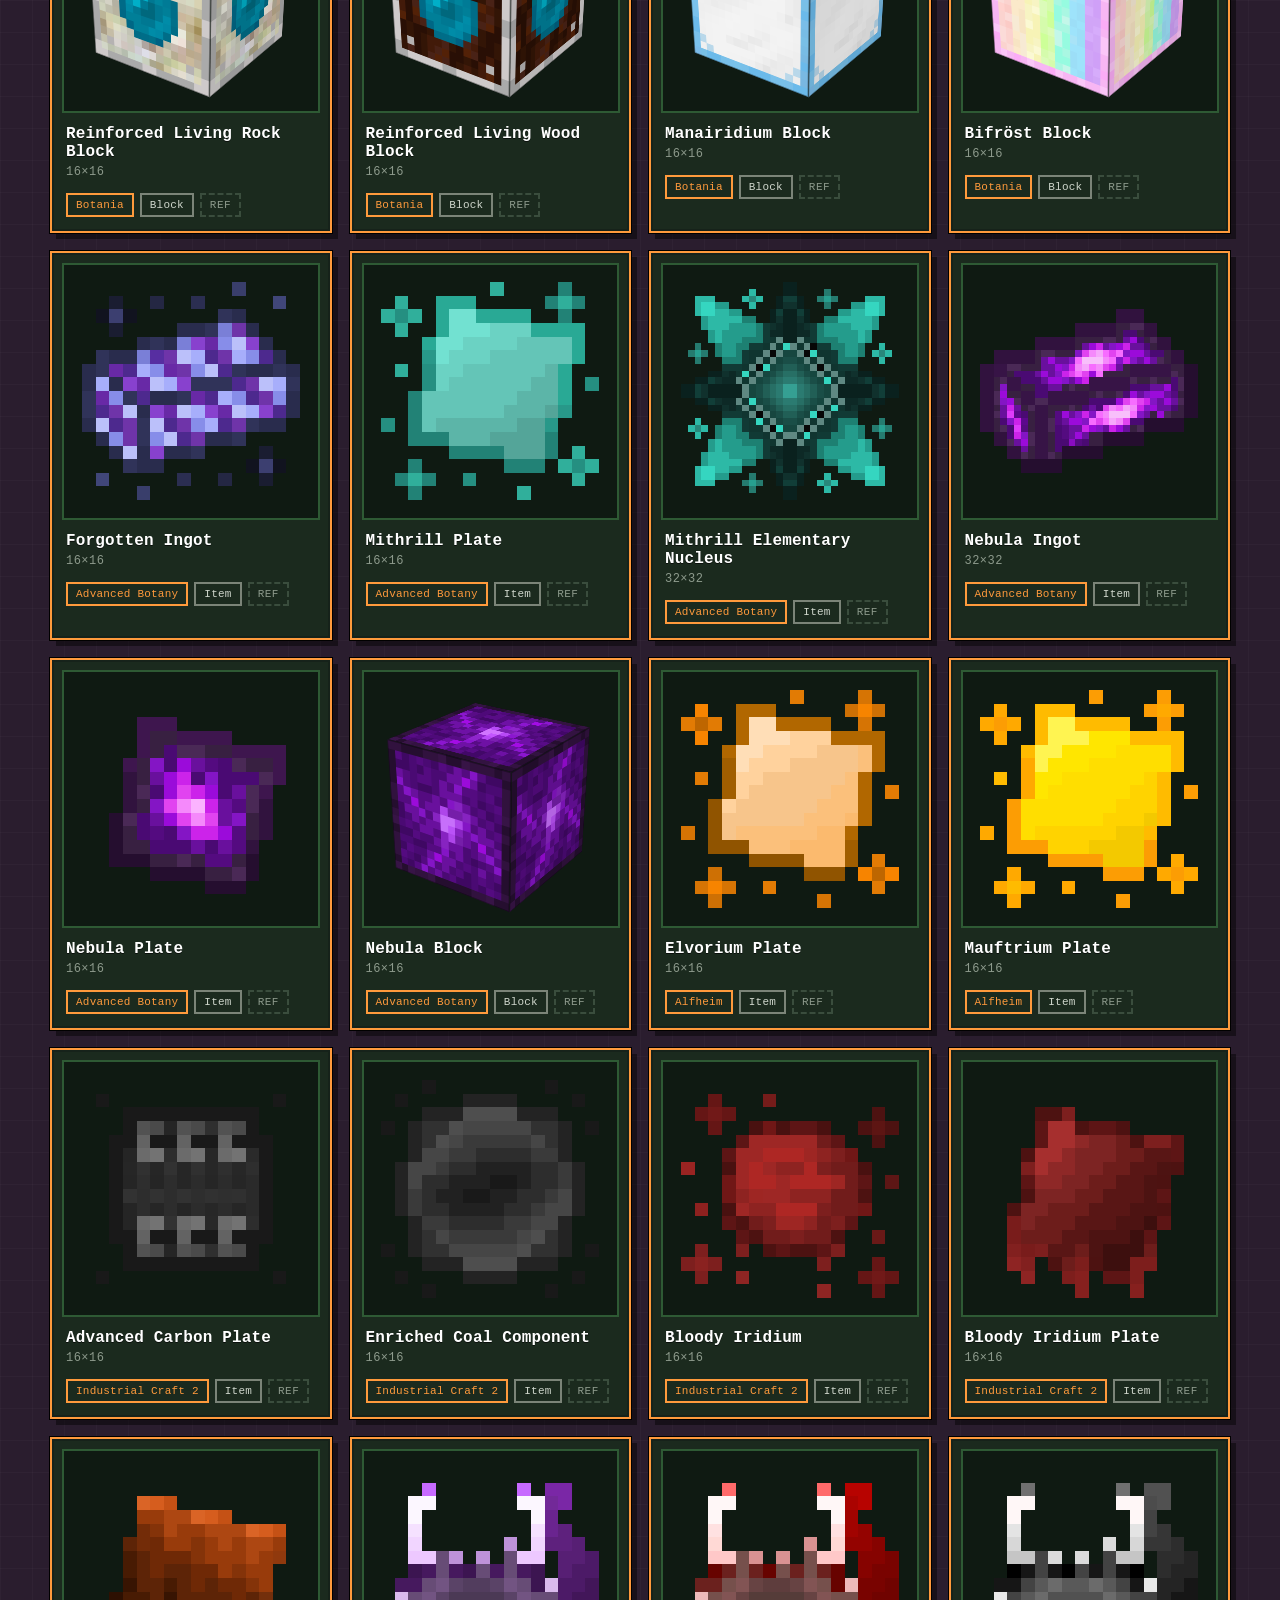
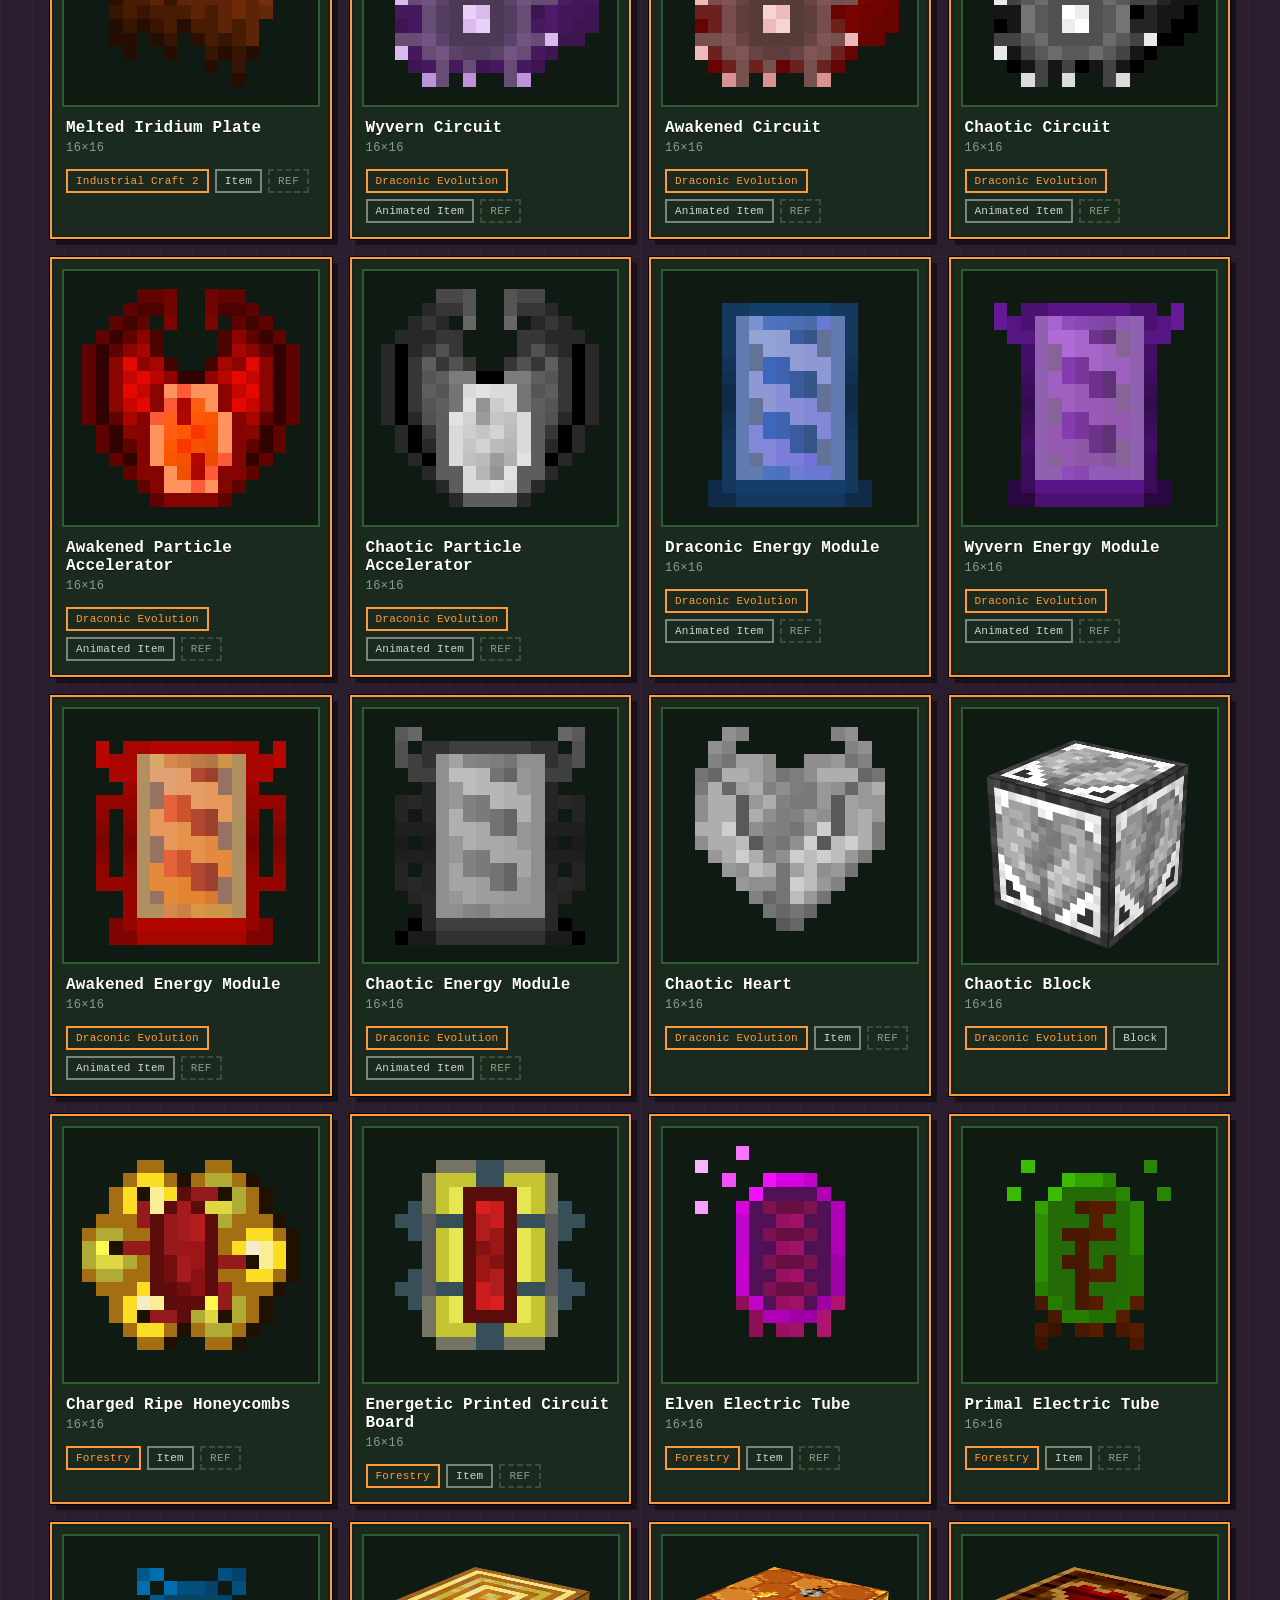
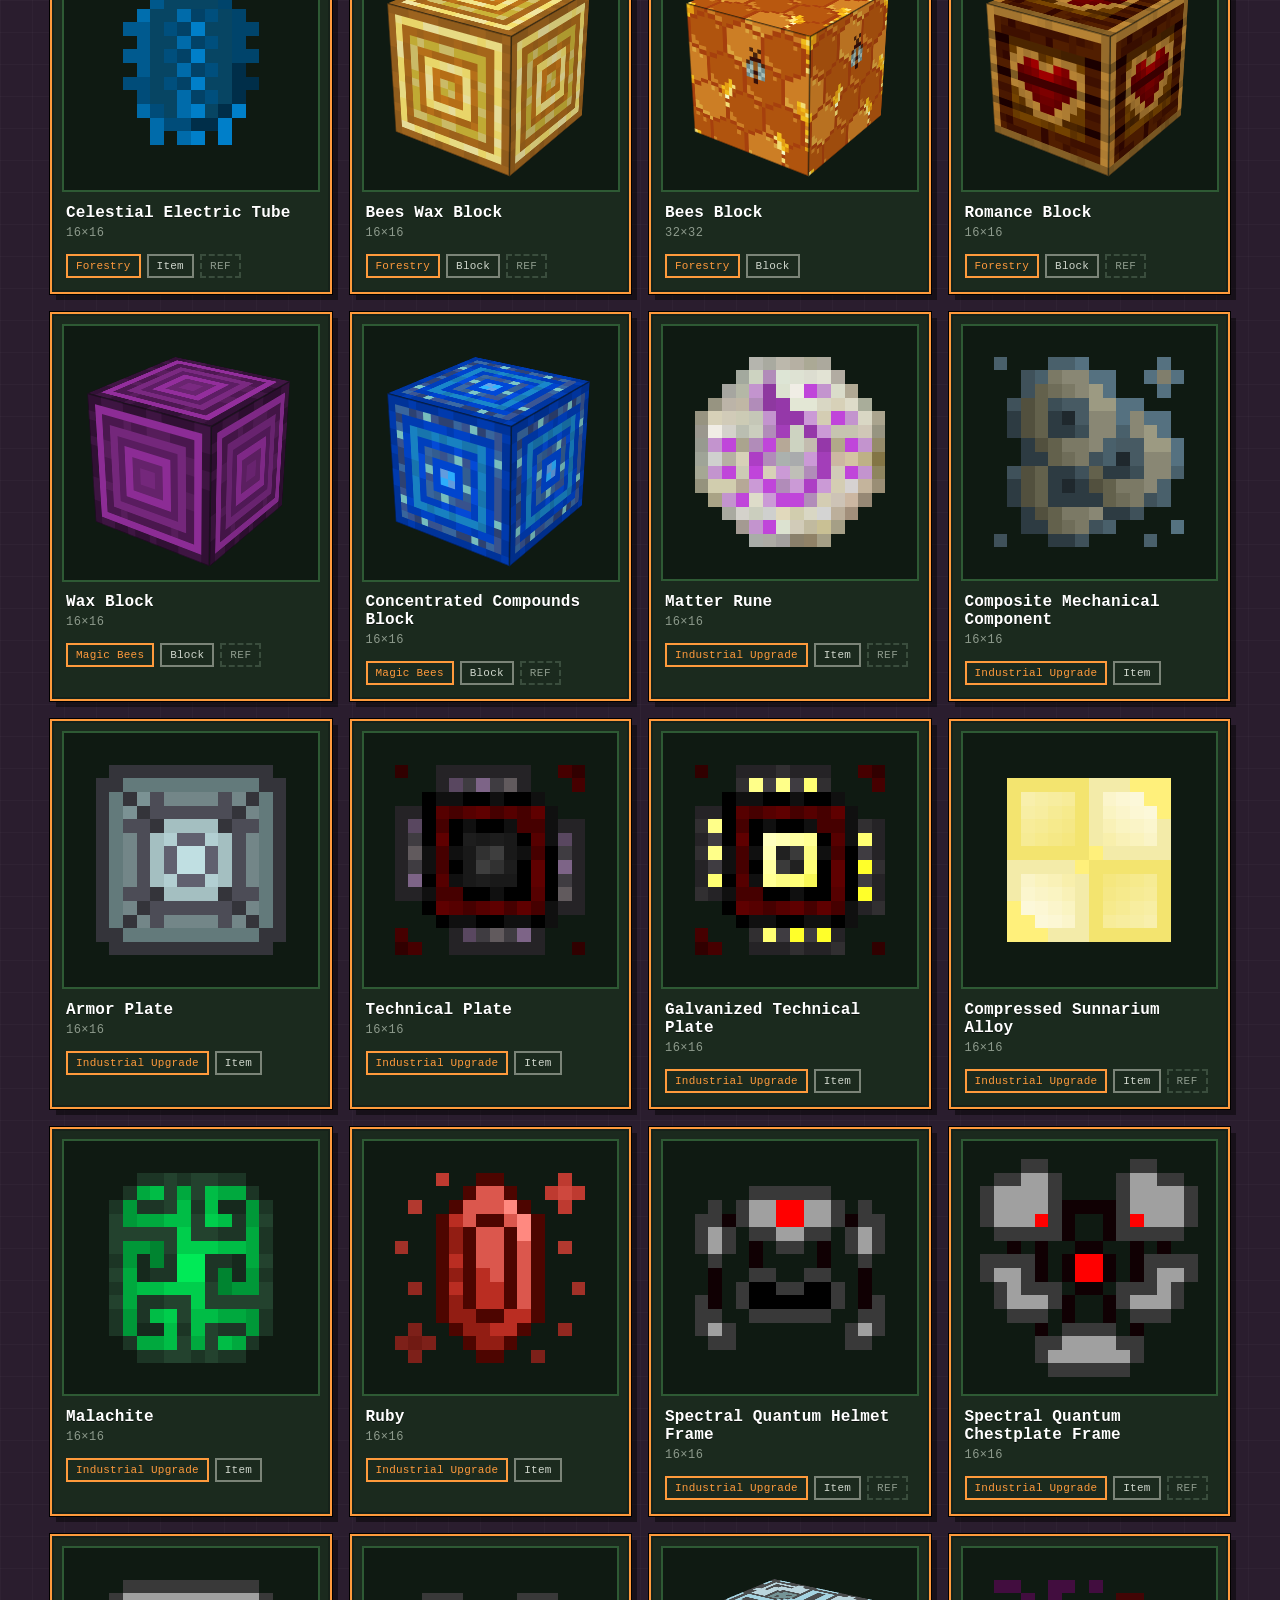
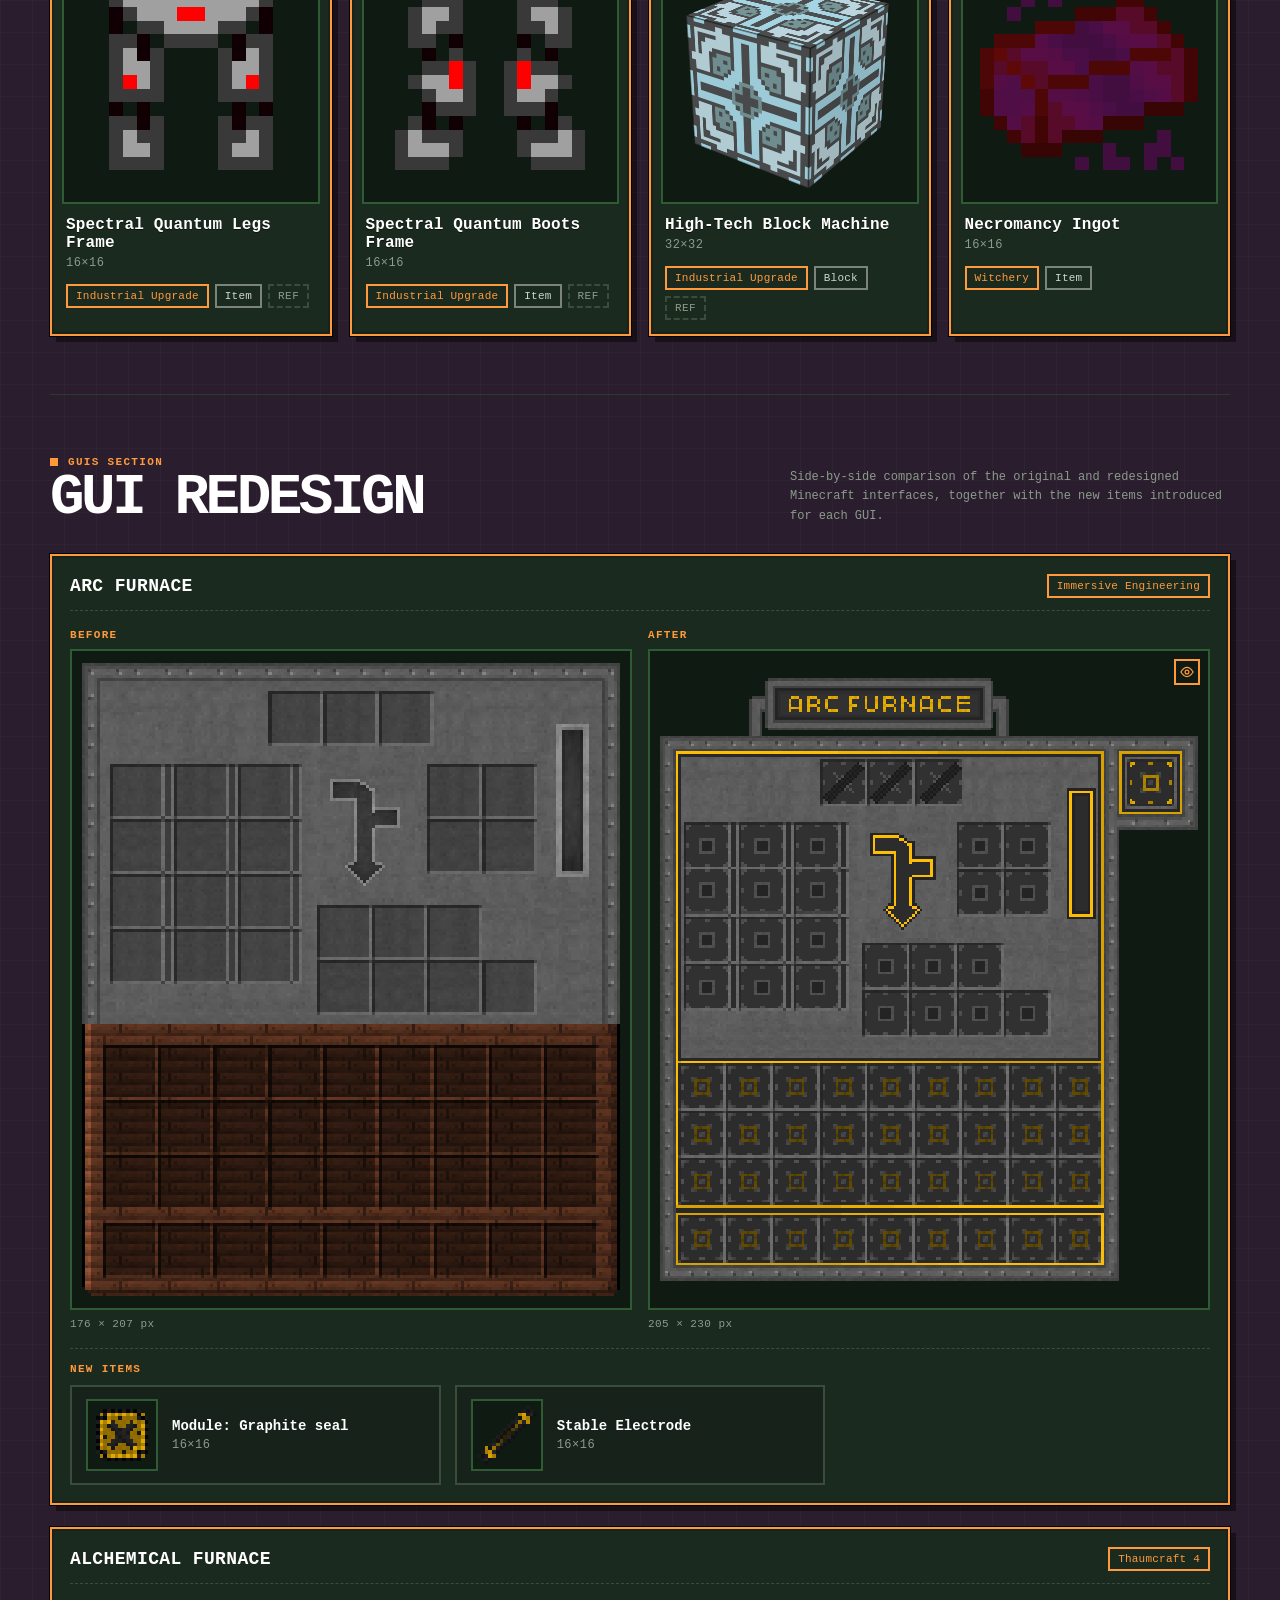
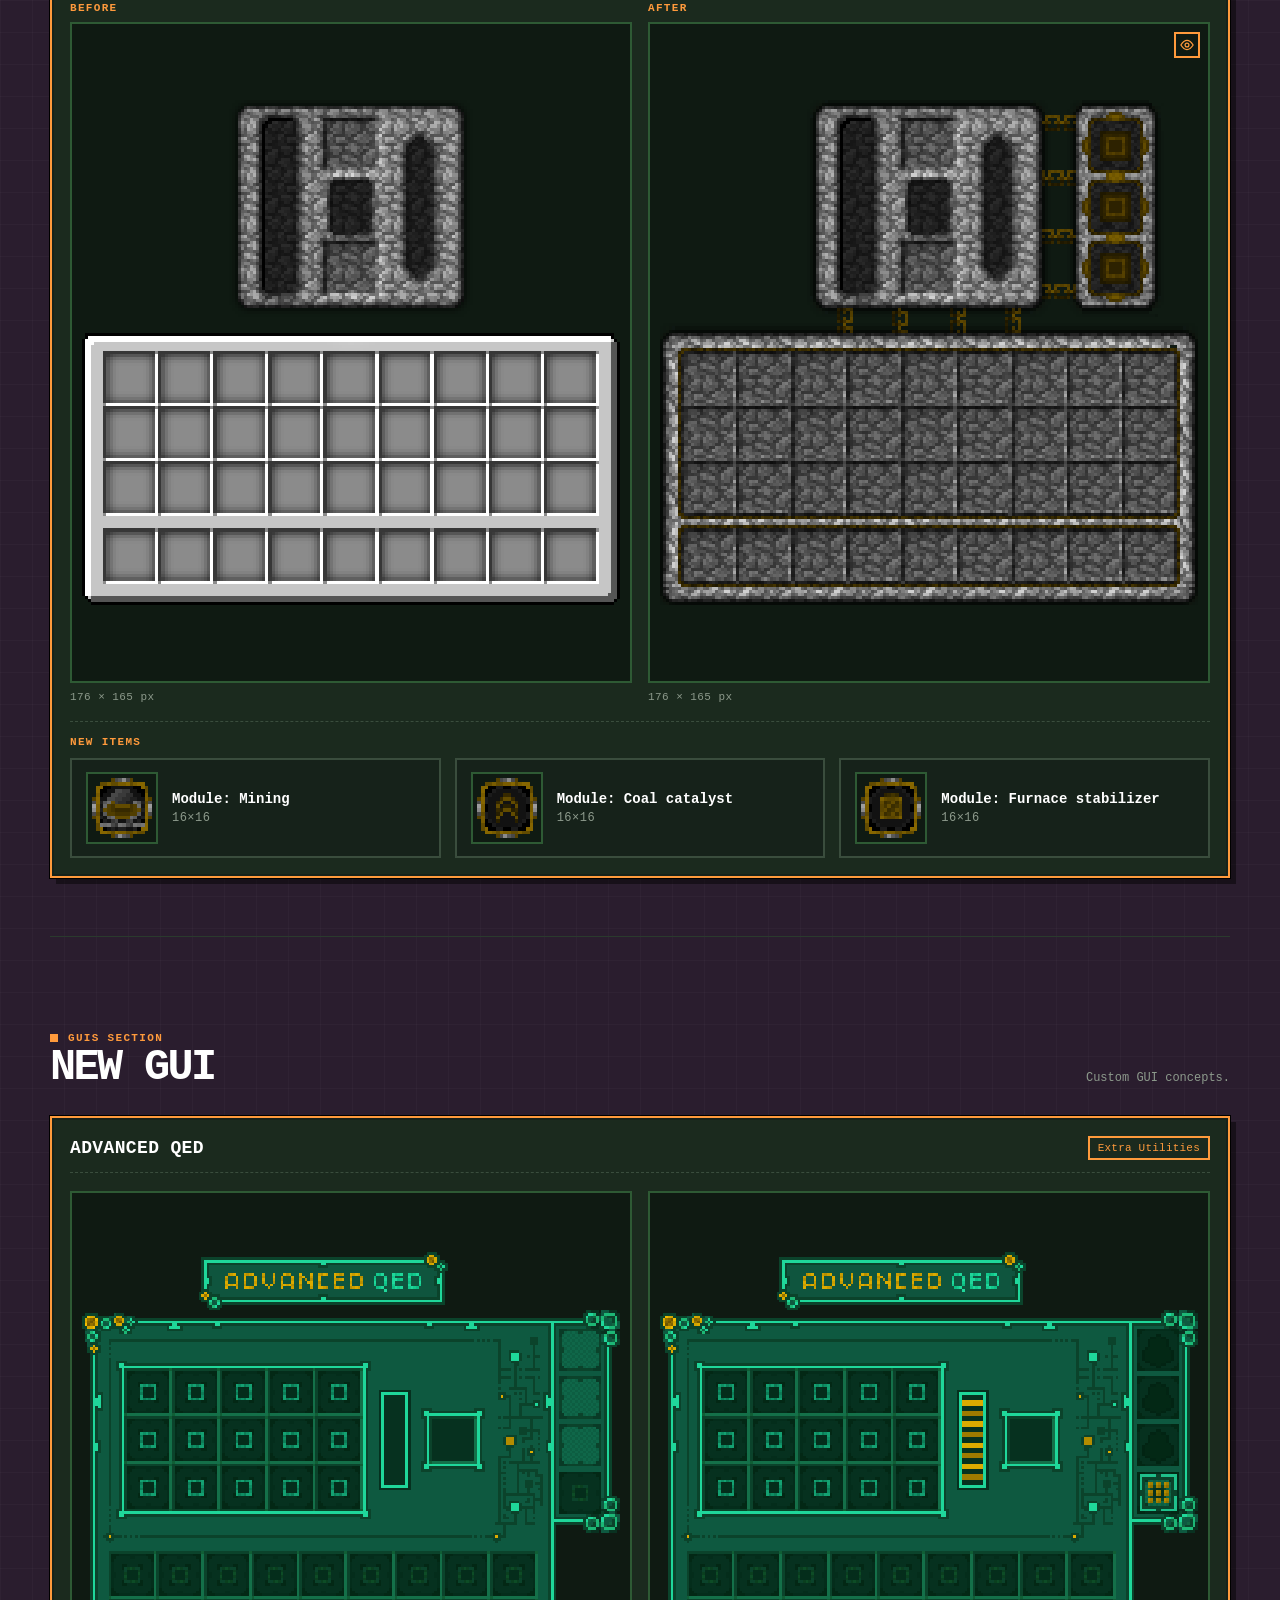
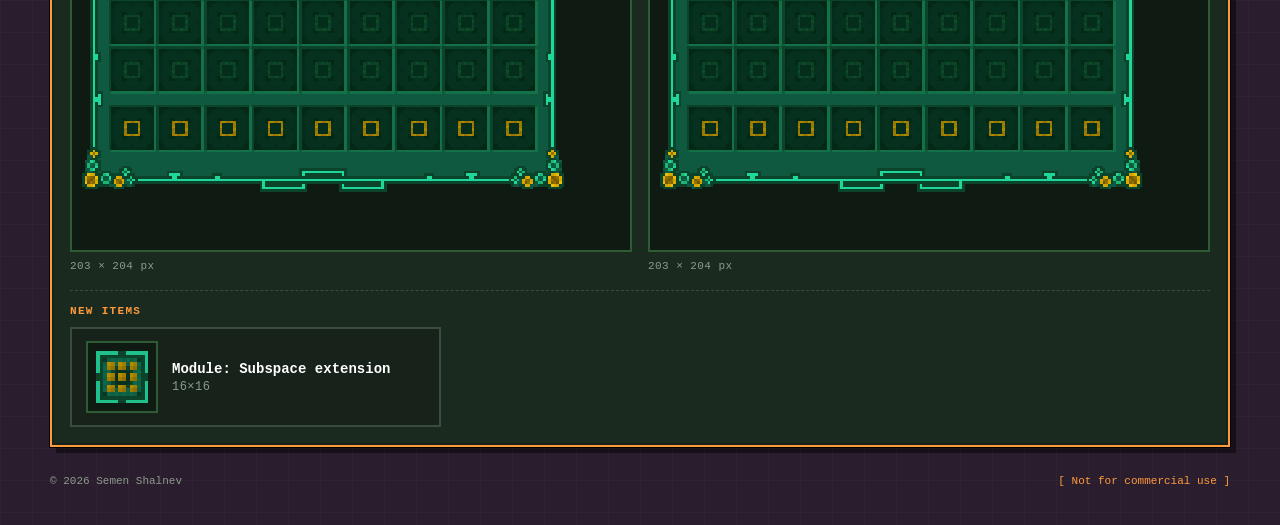
==== commit 8941881e: "feat(general): add gui section, update ui" ====
--- a/index.html
+++ b/index.html
@@ -11,11 +11,12 @@
   <header class="topbar shell">
     <a class="brand" href="#top" aria-label="Pixel artist home">
       <span class="brand-mark" aria-hidden="true"></span>
-      <span>Portfolio</span>
+      <span>Pixel Arts</span>
     </a>
     <nav class="nav" aria-label="Primary navigation">
-      <a href="#works">Works</a>
       <a href="#about">About</a>
+      <a href="#works">Arts</a>
+      <a href="#guis">GUIs</a>
     </nav>
   </header>
 
@@ -41,7 +42,7 @@
     <section id="works" class="section">
       <div class="section-head">
         <div>
-          <div class="kicker">Arts gallery</div>
+          <div class="kicker">Arts section</div>
           <h2 class="section-title">ITEMS & BLOCKS</h2>
         </div>
         <div class="section-subtitle">Use the filters to turn the page into a compact game-asset catalogue. Each card keeps only the details that matter: title, pixel size, Minecraft reference mod and art type. The block cards can be rotated.</div>
@@ -51,6 +52,31 @@
 
       <div class="gallery" id="gallery"></div>
     </section>
+    <section id="guis" class="section">
+      <div class="section-head">
+        <div>
+          <div class="kicker">GUIs section</div>
+          <h2 class="section-title">GUI Redesign</h2>
+        </div>
+        <div class="section-subtitle">
+          Side-by-side comparison of the original and redesigned Minecraft
+          interfaces, together with the new items introduced for each GUI.
+        </div>
+      </div>
+
+      <div class="gui-gallery" id="guiGallery"></div>
+    </section>
+     <div class="section-head section-head--nested">
+        <div>
+          <div class="kicker">GUIs section</div>
+          <h2 class="section-title">NEW GUI</h2>
+        </div>
+        <div class="section-subtitle">
+          Custom GUI concepts.
+        </div>
+      </div>
+
+      <div class="gui-gallery" id="newGuiGallery"></div>
   </main>
 
   <footer class="footer shell">
@@ -61,6 +87,9 @@
 
 <script src="scripts/filters.js"></script>
 <script src="scripts/artworks_render.js"></script>
+<script src="scripts/guis_render.js"></script>
+<script src="scripts/edge_ui.js"></script>
+
 
 </body>
 </html>
--- a/style.css
+++ b/style.css
@@ -52,12 +52,28 @@
 
 /* ---------- Topbar ---------- */
 .topbar {
-  display: flex;
+  display: grid;
+  grid-template-columns: 1fr auto 1fr;
   align-items: center;
-  justify-content: space-between;
   gap: 24px;
   min-height: 76px;
   border-bottom: 1px solid var(--line-soft);
+}
+
+/* Бренд слева */
+.topbar .brand {
+  justify-self: start;
+}
+
+/* Ссылки строго по центру */
+.topbar .nav {
+  justify-self: center;
+}
+
+/* Контрольные кнопки справа (только в edge-navbar) */
+.topbar .nav-controls {
+  justify-self: end;
+  margin-left: 0;         /* перебиваем прежний margin-left: 20px */
 }
 
 .brand {
@@ -827,4 +843,431 @@
   border-color: var(--accent);
 }
 .block-mode-global.active .icon-cube { display: none; }
-.block-mode-global.active .icon-flat { display: block; }+.block-mode-global.active .icon-flat { display: block; }
+
+/* ============================================================
+   GUI compare section
+   ============================================================ */
+
+.gui-gallery {
+  display: grid;
+  grid-template-columns: 1fr;
+  gap: 22px;
+}
+
+/* ---------- GUI card ---------- */
+.gui-card {
+  display: flex;
+  flex-direction: column;
+  gap: 18px;
+  padding: 18px;
+  background: var(--surface);
+  border: 2px solid var(--accent);
+  box-shadow:
+    inset 0 0 0 2px var(--surface-inner),
+    0 0 0 1px #000,
+    6px 6px 0 rgba(0, 0, 0, .45);
+}
+
+.gui-card-head {
+  display: flex;
+  align-items: center;
+  justify-content: space-between;
+  gap: 12px;
+  flex-wrap: wrap;
+  padding-bottom: 12px;
+  border-bottom: 1px dashed var(--line);
+}
+
+.gui-card-title {
+  margin: 0;
+  color: var(--text-strong);
+  font-size: 18px;
+  font-weight: 800;
+  letter-spacing: .02em;
+  text-transform: uppercase;
+}
+
+/* ---------- Before / After ---------- */
+.gui-compare {
+  display: grid;
+  grid-template-columns: repeat(2, minmax(0, 1fr));
+  gap: 16px;
+  align-items: start;
+}
+
+.gui-side {
+  display: flex;
+  flex-direction: column;
+  gap: 8px;
+  min-width: 0;
+}
+
+.gui-label {
+  color: var(--accent);
+  font-size: 11px;
+  font-weight: 700;
+  letter-spacing: .12em;
+  text-transform: uppercase;
+}
+
+
+/* ОДИНАКОВАЯ рамка для before и after:
+   фиксированное соотношение сторон + картинка вписывается внутрь */
+.gui-image {
+  position: relative;
+  display: flex;
+  align-items: center;
+  justify-content: center;
+  width: 100%;
+  aspect-ratio: 176 / 207;      /* общий «слот» для before и after */
+  padding: 10px;
+  background: var(--panel);
+  border: 2px solid #2e5a34;
+  overflow: hidden;
+}
+
+.gui-image img {
+  display: block;
+  width: 100%;
+  height: 100%;
+  object-fit: contain;          /* вписываем, сохраняя пропорции */
+  image-rendering: pixelated;
+  image-rendering: crisp-edges;
+}
+
+.gui-size {
+  color: var(--muted);
+  font-size: 11px;
+  letter-spacing: .04em;
+}
+
+/* ---------- Кнопка переключения after ↔ after_full ---------- */
+.gui-image-toggle {
+  position: absolute;
+  top: 8px;
+  right: 8px;
+  width: 26px;
+  height: 26px;
+  display: grid;
+  place-items: center;
+  padding: 0;
+  border: 2px solid var(--accent);
+  background: rgba(15, 26, 18, .85);
+  color: var(--accent);
+  cursor: pointer;
+  z-index: 3;
+  transition: background-color .12s ease, color .12s ease,
+              border-color .12s ease;
+}
+
+.gui-image-toggle:hover,
+.gui-image-toggle:focus-visible {
+  background: var(--accent);
+  color: #1b1208;
+  border-color: var(--accent);
+  outline: none;
+}
+
+.gui-image-toggle.active {
+  background: var(--accent);
+  color: #1b1208;
+  border-color: var(--accent);
+}
+
+.gui-image-toggle svg { display: block; }
+
+.gui-image-toggle .icon-collapse { display: none; }
+.gui-image-toggle.active .icon-expand   { display: none; }
+.gui-image-toggle.active .icon-collapse { display: block; }
+/* ---------- New items ---------- */
+.gui-items {
+  display: flex;
+  flex-direction: column;
+  gap: 10px;
+  padding-top: 14px;
+  border-top: 1px dashed var(--line);
+}
+
+.gui-items-label {
+  color: var(--accent);
+  font-size: 11px;
+  font-weight: 700;
+  letter-spacing: .12em;
+  text-transform: uppercase;
+}
+
+.gui-items-grid {
+  display: grid;
+  grid-template-columns: repeat(auto-fill, minmax(220px, 1fr));
+  gap: 12px;
+}
+
+.gui-item {
+  display: flex;
+  gap: 12px;
+  align-items: center;
+  padding: 10px;
+  background: var(--surface-inner);
+  border: 2px solid var(--line);
+  transition: border-color .12s ease, transform .12s ease;
+}
+.gui-item:hover {
+  border-color: var(--accent);
+  transform: translateY(-1px);
+}
+
+.gui-item-image {
+  flex-shrink: 0;
+  width: 56px;
+  height: 56px;
+  display: grid;
+  place-items: center;
+  padding: 4px;
+  background: var(--panel);
+  border: 2px solid #2e5a34;
+}
+.gui-item-image img {
+  display: block;
+  width: 100%;
+  height: 100%;
+  object-fit: contain;
+  image-rendering: pixelated;
+  image-rendering: crisp-edges;
+}
+
+.gui-item-body {
+  display: flex;
+  flex-direction: column;
+  gap: 2px;
+  min-width: 0;
+}
+
+.gui-item-title {
+  color: var(--text-strong);
+  font-size: 13px;
+  font-weight: 700;
+  line-height: 1.25;
+  word-break: break-word;
+}
+
+.gui-item-size {
+  color: var(--muted);
+  font-size: 11px;
+  letter-spacing: .04em;
+}
+
+/* ---------- Крупные экраны: увеличиваем карточки новых предметов ---------- */
+@media (min-width: 1200px) {
+  .gui-items-grid {
+    grid-template-columns: repeat(auto-fill, minmax(280px, 1fr));
+    gap: 14px;
+  }
+  .gui-item {
+    padding: 12px 14px;
+    gap: 14px;
+  }
+  .gui-item-image {
+    width: 72px;
+    height: 72px;
+  }
+  .gui-item-title { font-size: 14px; }
+  .gui-item-size  { font-size: 12px; }
+}
+
+@media (min-width: 1500px) {
+  .gui-items-grid {
+    grid-template-columns: repeat(auto-fill, minmax(320px, 1fr));
+  }
+  .gui-item-image {
+    width: 88px;
+    height: 88px;
+  }
+  .gui-item-title { font-size: 15px; }
+}
+
+/* ---------- Responsive ---------- */
+@media (max-width: 860px) {
+  .gui-compare {
+    grid-template-columns: 1fr;
+    gap: 14px;
+  }
+  .gui-compare-arrow {
+    transform: rotate(90deg);
+  }
+}
+
+@media (max-width: 560px) {
+  .gui-card { padding: 14px; gap: 14px; }
+  .gui-card-title { font-size: 15px; }
+  .gui-items-grid { grid-template-columns: 1fr; }
+  .gui-item-image { width: 44px; height: 44px; }
+}
+
+/* ============================================================
+   Edge UI: floating navbar + scroll-to-top
+   ============================================================ */
+
+/* ---------- Выезжающий навбар ---------- */
+.edge-navbar {
+  position: fixed;
+  top: 0;
+  left: 0;
+  right: 0;
+  z-index: 150;
+  background: var(--bg);
+  border-bottom: 1px solid var(--line-soft);
+  box-shadow: 0 8px 22px rgba(0, 0, 0, .45);
+  transform: translateY(-100%);
+  transition: transform .25s ease;
+  pointer-events: none;
+  background-image:
+    linear-gradient(to right, var(--bg-grid) 1px, transparent 1px),
+    linear-gradient(to bottom, var(--bg-grid) 1px, transparent 1px);
+  background-size: 32px 32px;
+  background-position: 0 0;
+}
+.edge-navbar.visible {
+  transform: translateY(0);
+  pointer-events: auto;
+}
+
+/* Внутри .edge-navbar используем тот же .topbar,
+   но рамка уже на самом .edge-navbar — убираем дубль */
+.edge-navbar .topbar {
+  border-bottom: 0;
+}
+
+/* ---------- Кнопка «наверх» ---------- */
+.scroll-top-btn {
+  position: fixed;
+  right: 20px;
+  bottom: 20px;
+  width: 44px;
+  height: 44px;
+  z-index: 140;
+  display: grid;
+  place-items: center;
+  padding: 0;
+  border: 2px solid var(--accent);
+  background: rgba(15, 26, 18, .85);
+  color: var(--accent);
+  cursor: pointer;
+
+  opacity: 0;
+  transform: translateY(8px);
+  pointer-events: none;
+
+  transition:
+    opacity .2s ease,
+    transform .2s ease,
+    background-color .12s ease,
+    color .12s ease,
+    border-color .12s ease;
+}
+.scroll-top-btn.visible {
+  opacity: 1;
+  transform: translateY(0);
+  pointer-events: auto;
+}
+.scroll-top-btn:hover,
+.scroll-top-btn:focus-visible {
+  background: var(--accent);
+  color: #1b1208;
+  border-color: var(--accent);
+  outline: none;
+}
+.scroll-top-btn svg { display: block; }
+
+/* На узких экранах — кнопка чуть компактнее */
+@media (max-width: 560px) {
+  .scroll-top-btn {
+    right: 14px;
+    bottom: 14px;
+    width: 40px;
+    height: 40px;
+  }
+}
+
+/* ---------- Подгруппа NEW GUI внутри #guis ---------- */
+.section-head--nested {
+  margin-top: 56px;
+  padding-top: 36px;
+}
+
+/* Заголовок подгруппы чуть меньше основного, чтобы читался
+   как подзаголовок внутри той же секции */
+.section-head--nested .section-title {
+  font-size: clamp(24px, 3.4vw, 44px);
+}
+
+/* ---------- Парная раскладка (две картинки без стрелки) ---------- */
+.gui-compare--pair {
+  grid-template-columns: 1fr 1fr;
+}
+
+/* ============================================================
+   Контрольные кнопки в плавающем навбаре
+   ============================================================ */
+
+.nav-controls {
+  display: flex;
+  align-items: center;
+  gap: 6px;
+  flex-shrink: 0;
+  margin-left: 20px;
+}
+
+/* Перебиваем align-self: stretch из базовых правил —
+   в навбаре кнопки должны быть фиксированного размера */
+.nav-controls .theme-toggle,
+.nav-controls .grid-toggle,
+.nav-controls .block-mode-global {
+  width: 32px;
+  height: 32px;
+  align-self: center;
+}
+
+/* Иконки чуть меньше, чем в фильтрах */
+.nav-controls .grid-toggle svg,
+.nav-controls .block-mode-global svg {
+  width: 22px;
+  height: 22px;
+}
+
+/* На узких экранах сжимаем, чтобы не распирало навбар */
+@media (max-width: 560px) {
+  .nav-controls { gap: 4px; margin-left: 10px; }
+  .nav-controls .theme-toggle,
+  .nav-controls .grid-toggle,
+  .nav-controls .block-mode-global {
+    width: 28px;
+    height: 28px;
+  }
+  .nav-controls .grid-toggle svg,
+  .nav-controls .block-mode-global svg {
+    width: 18px;
+    height: 18px;
+  }
+}
+
+/* ---------- Theme states ---------- */
+
+/* Белая тема: фон рамок карточек и кнопки — белый */
+html[data-theme="white"] .art,
+html[data-theme="white"] .theme-toggle,
+html[data-theme="white"] .reference-popup-image,
+html[data-theme="white"] .gui-image,
+html[data-theme="white"] .gui-item-image { background-color: #ffffff; }
+
+html[data-theme="black"] .art,
+html[data-theme="black"] .theme-toggle,
+html[data-theme="black"] .reference-popup-image,
+html[data-theme="black"] .gui-image,
+html[data-theme="black"] .gui-item-image { background-color: #000000; }
+
+html[data-theme="green"] .art,
+html[data-theme="green"] .theme-toggle,
+html[data-theme="green"] .reference-popup-image,
+html[data-theme="green"] .gui-image,
+html[data-theme="green"] .gui-item-image { background-color: var(--panel); }
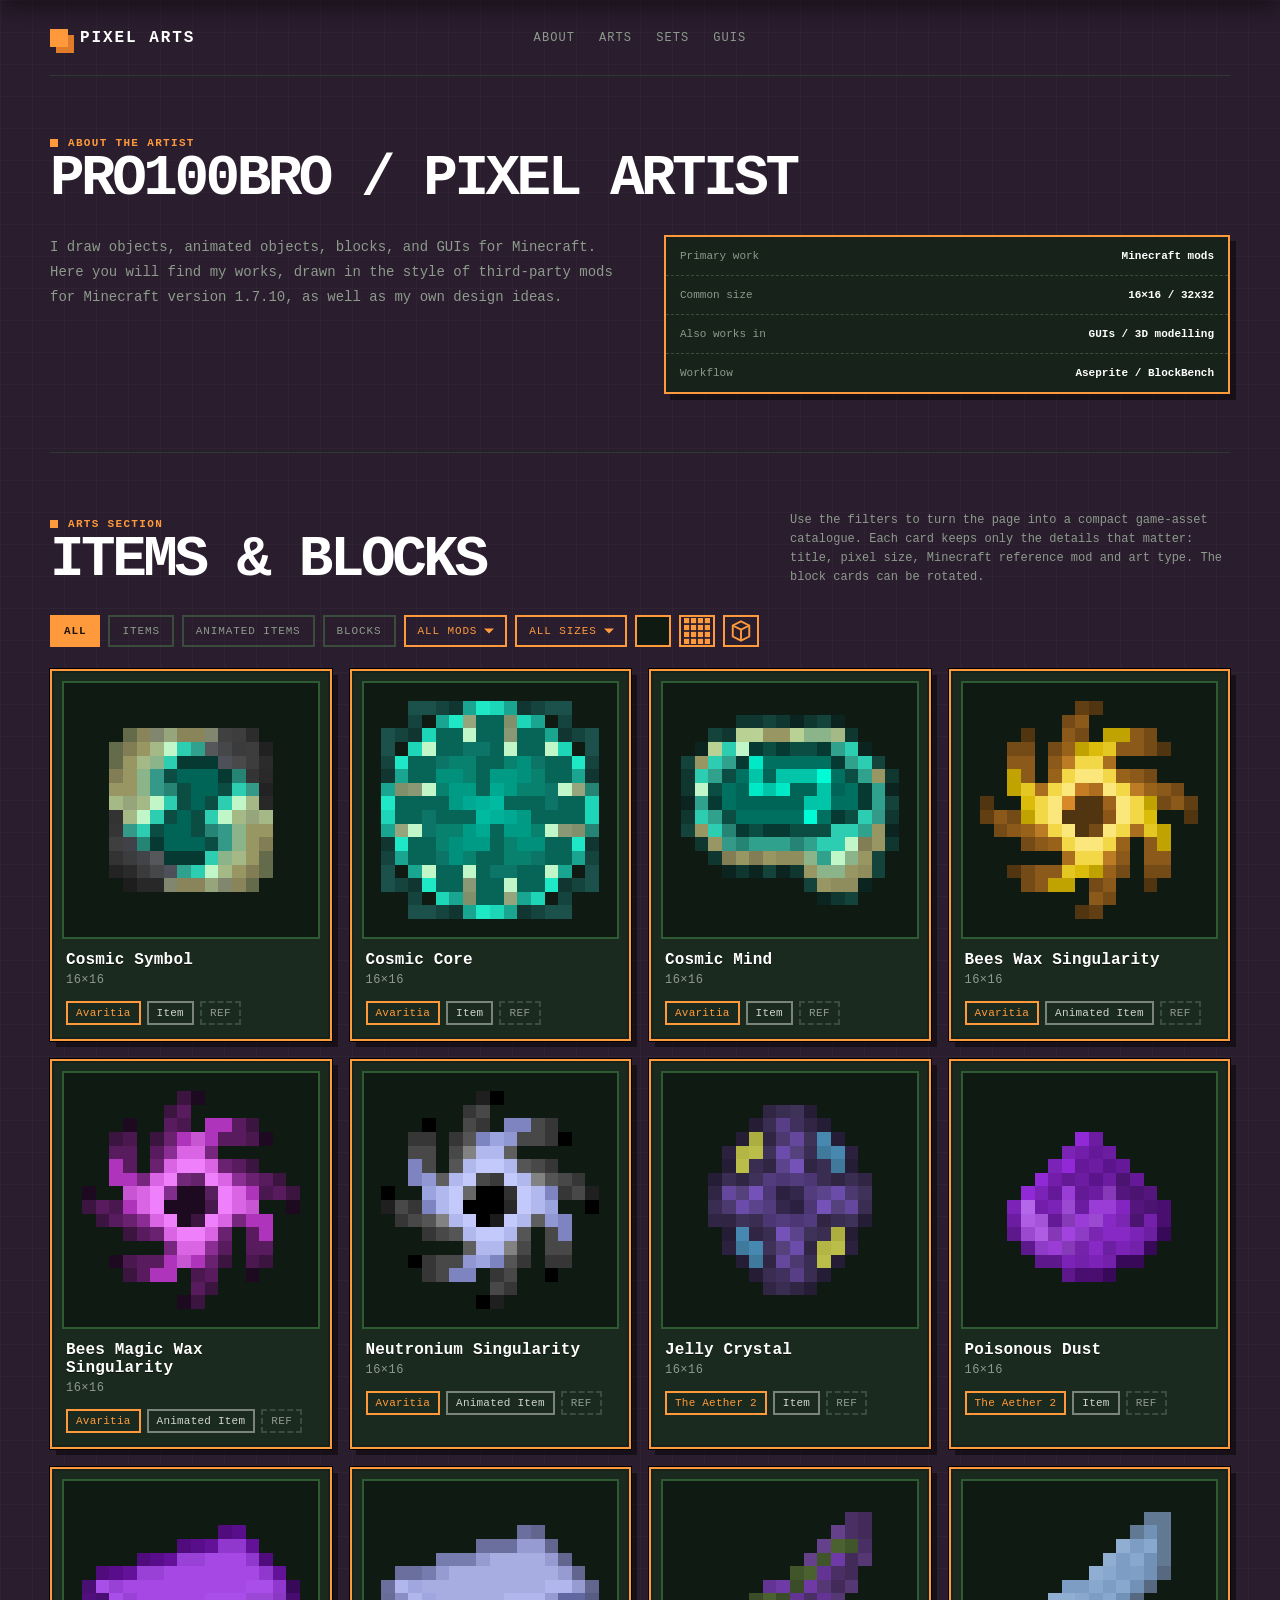
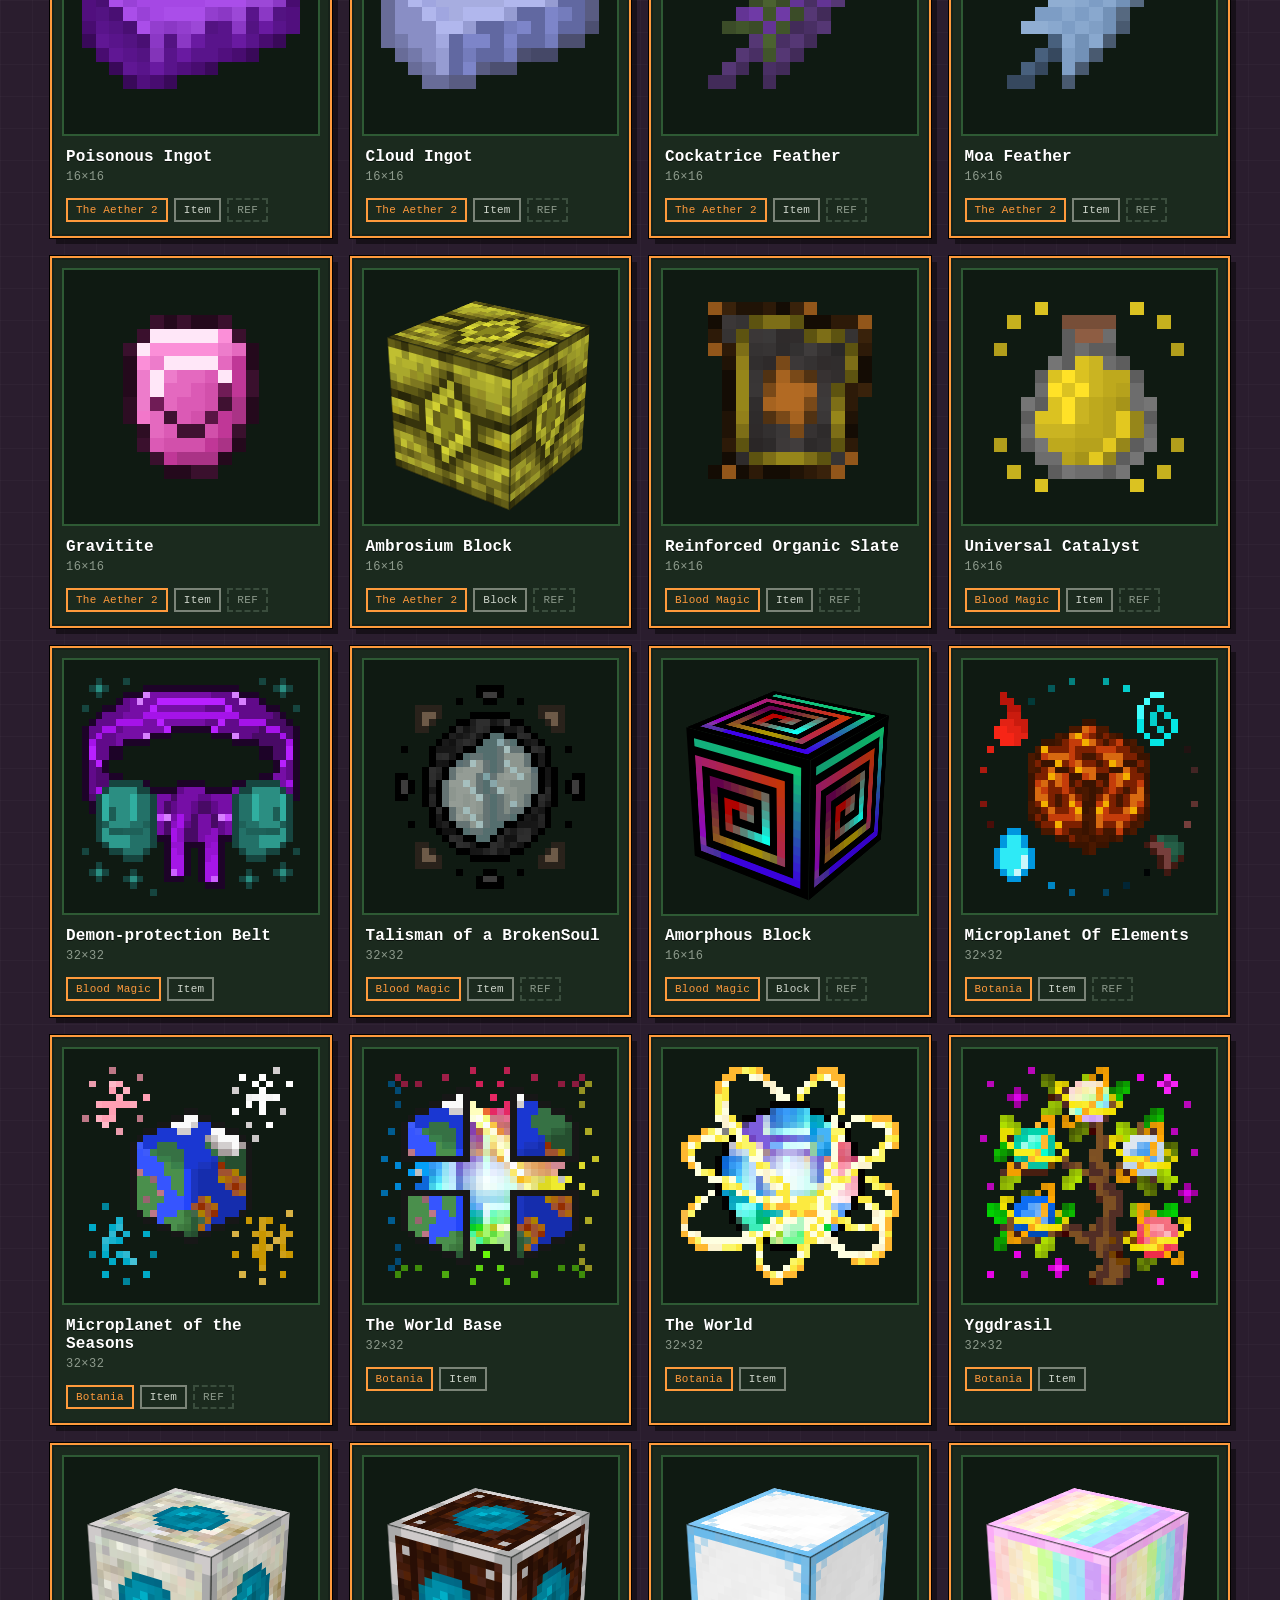
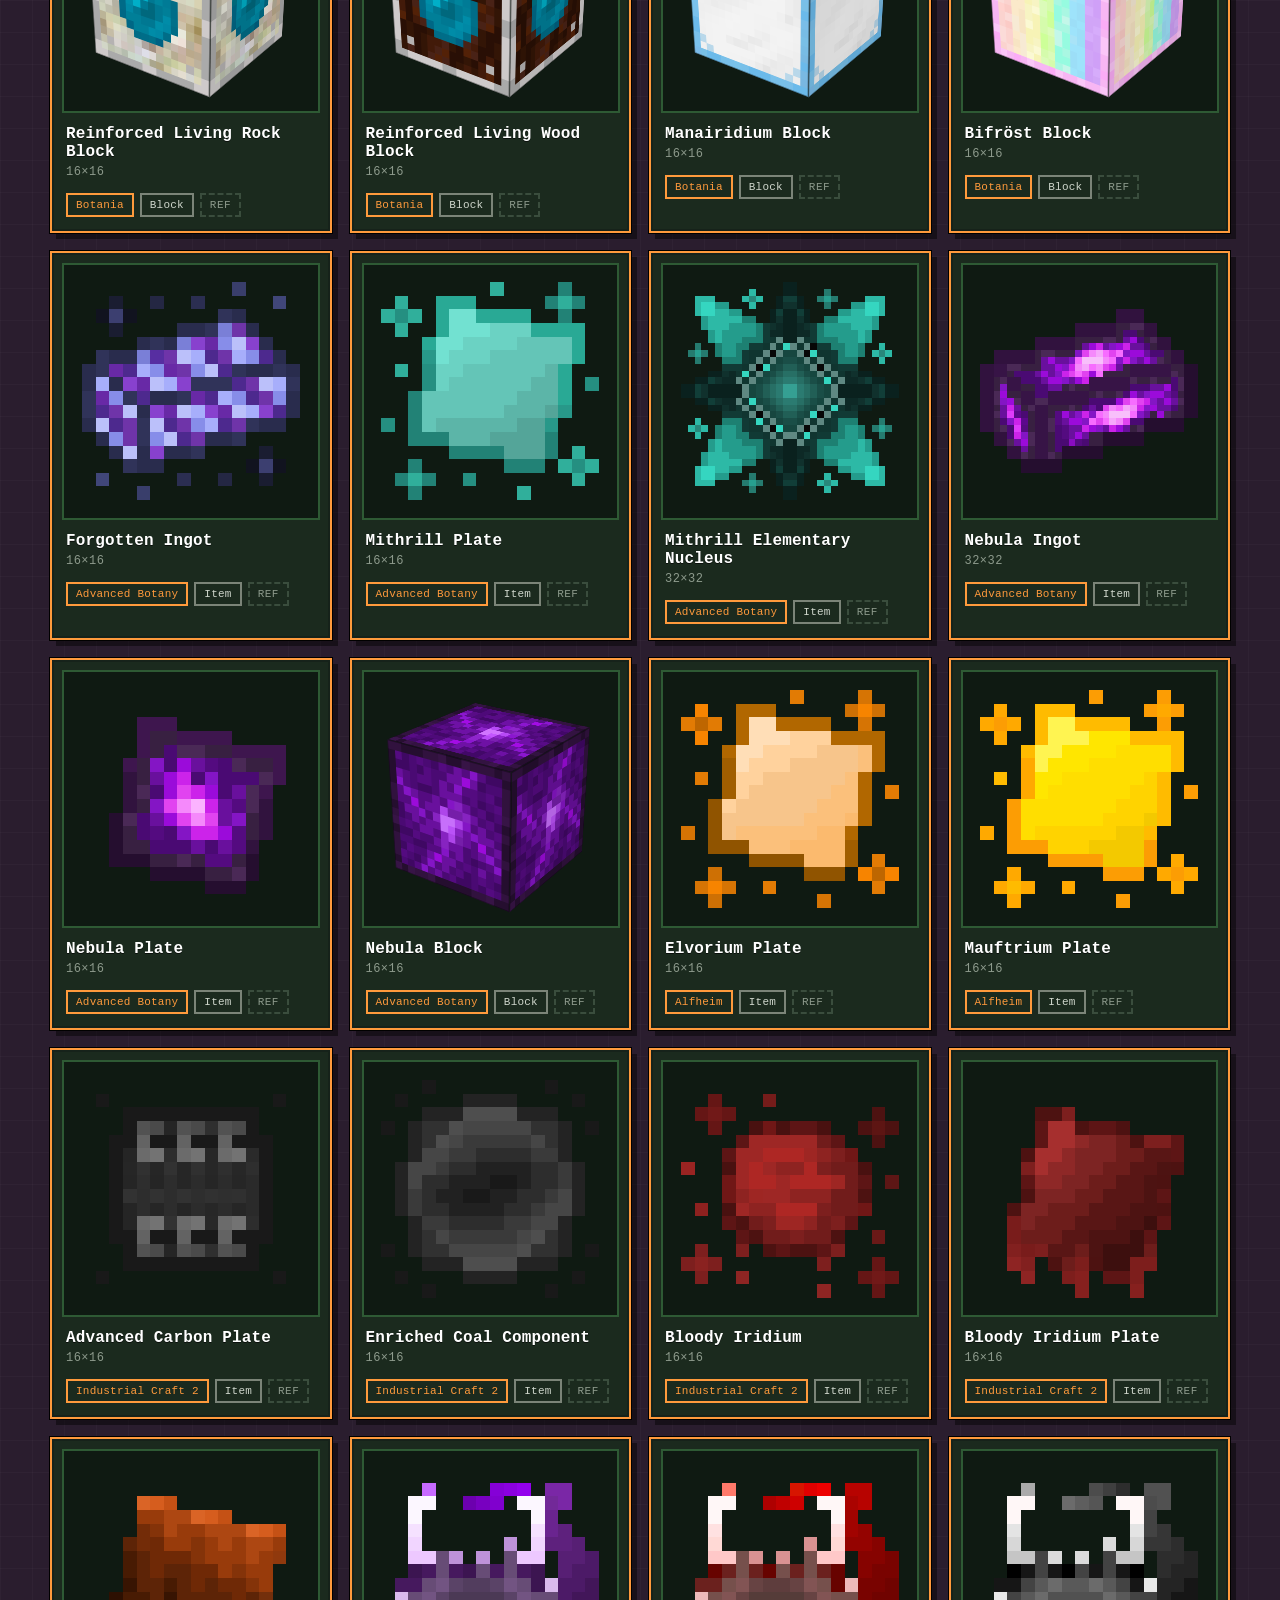
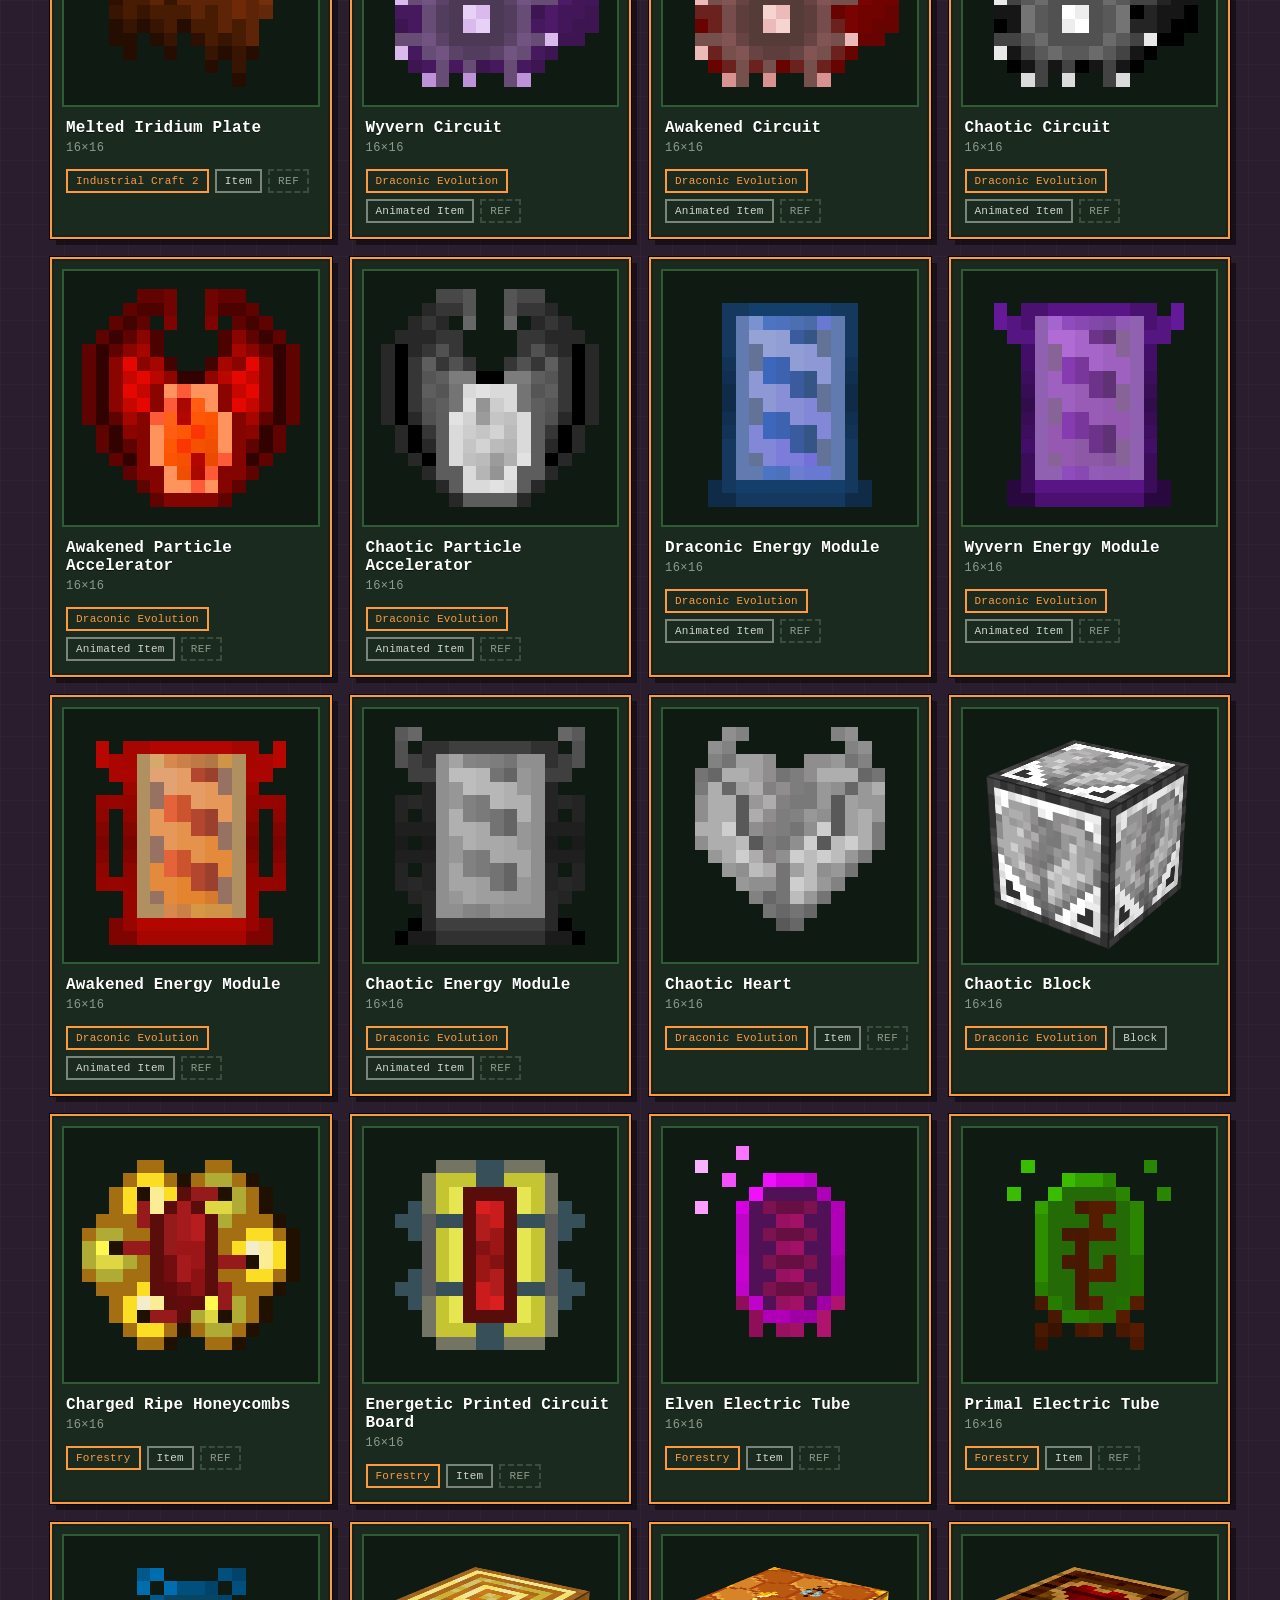
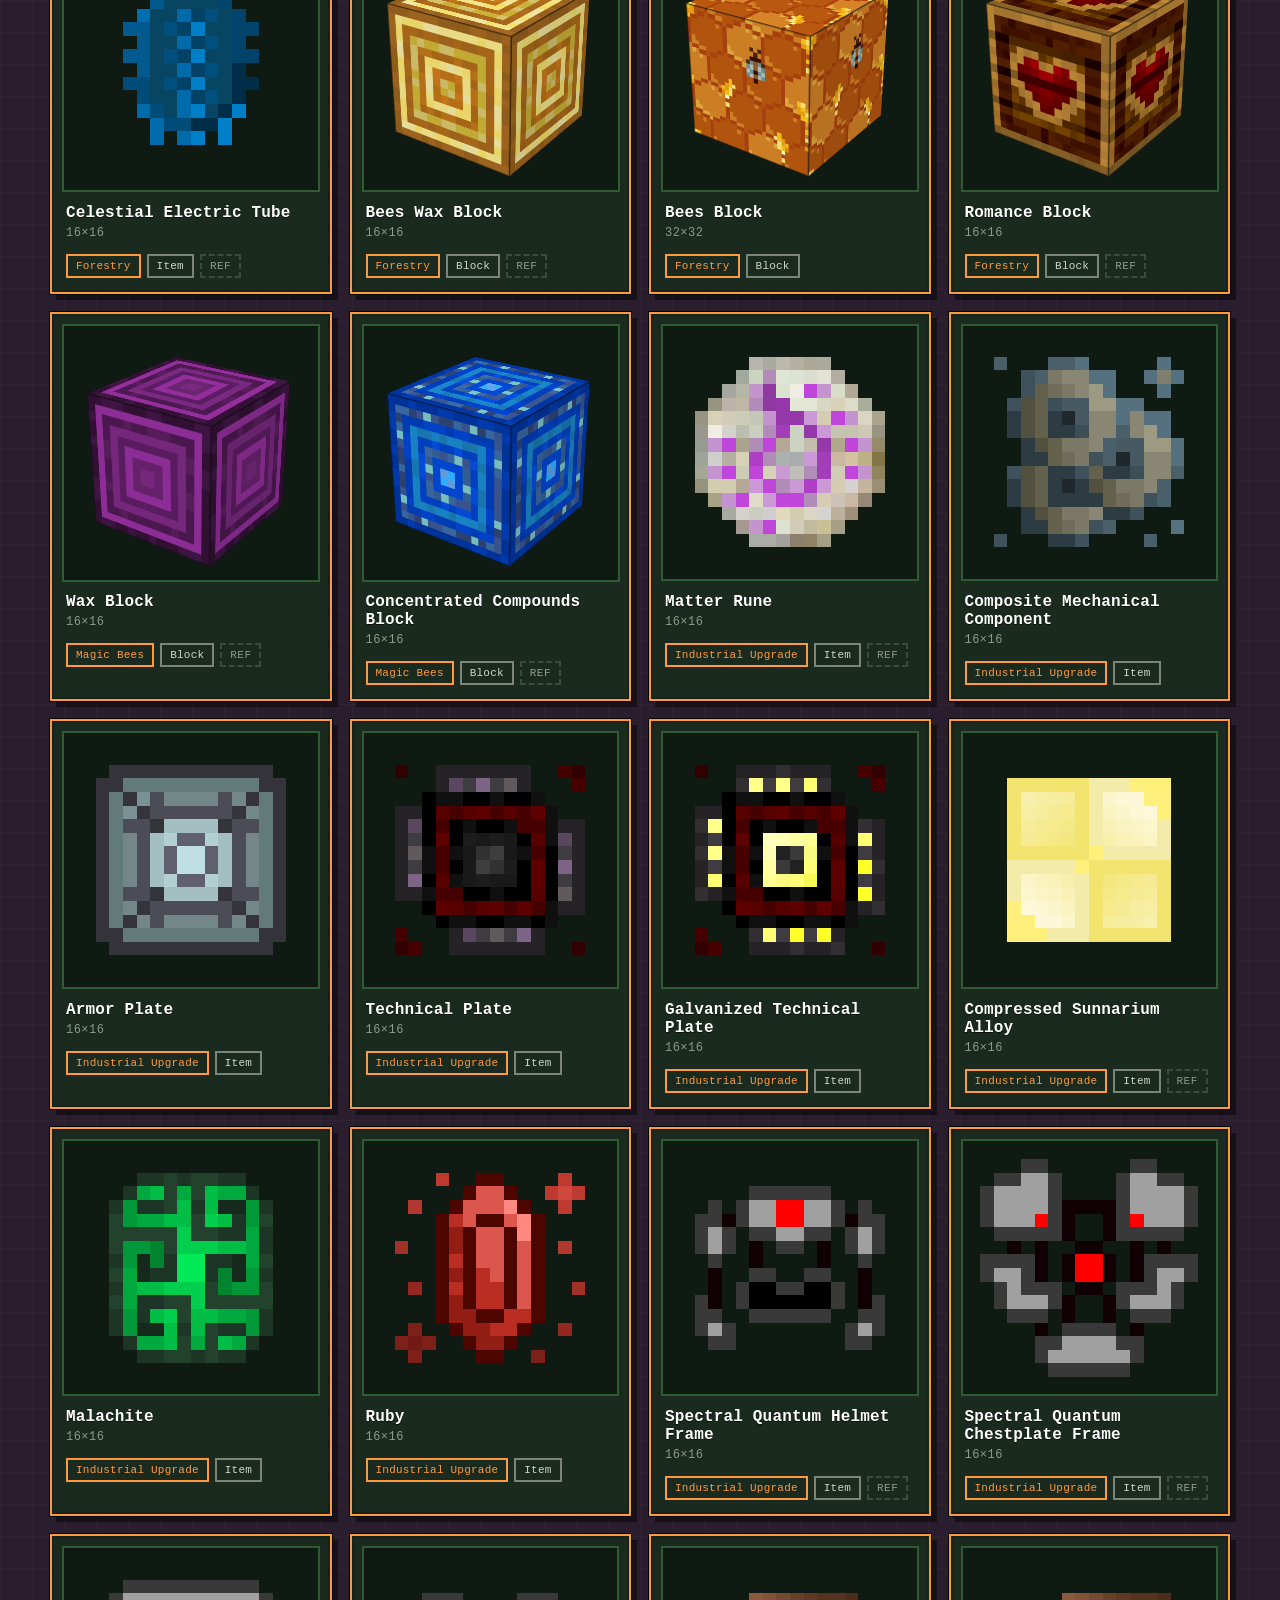
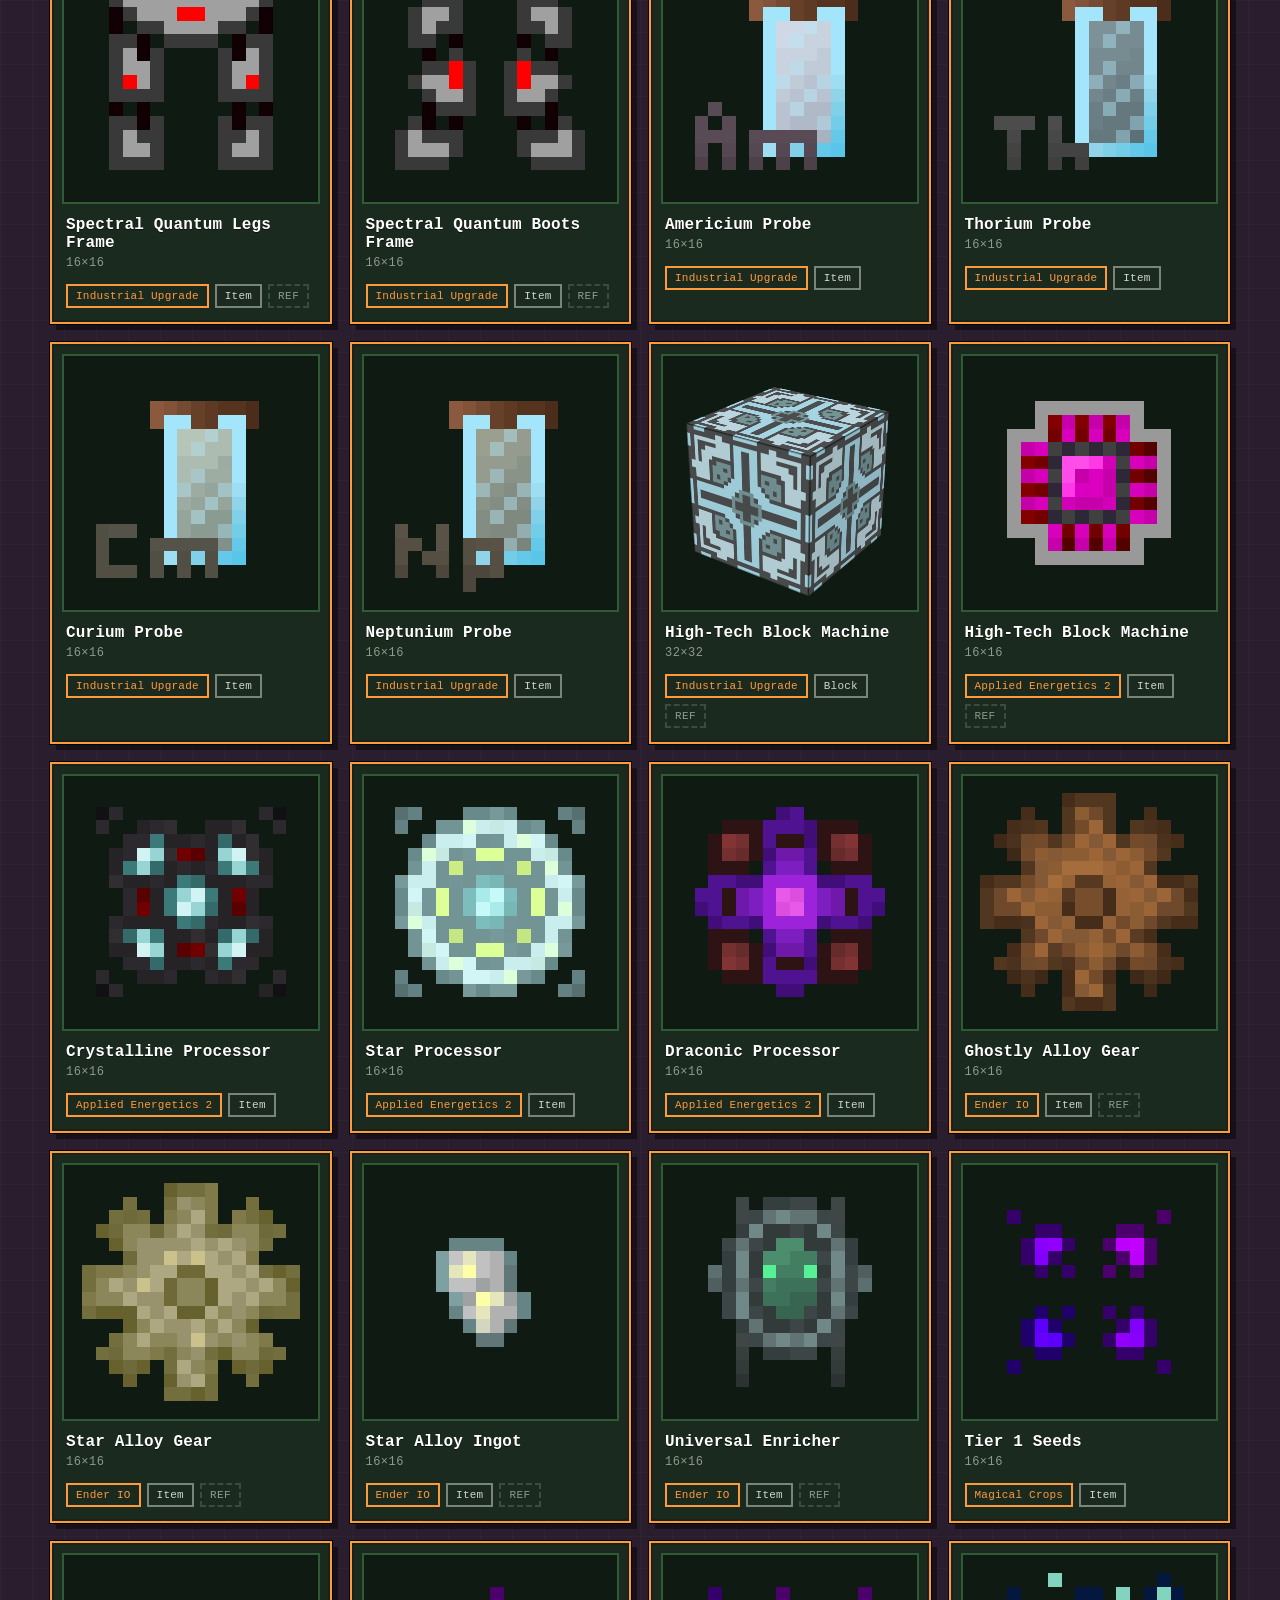
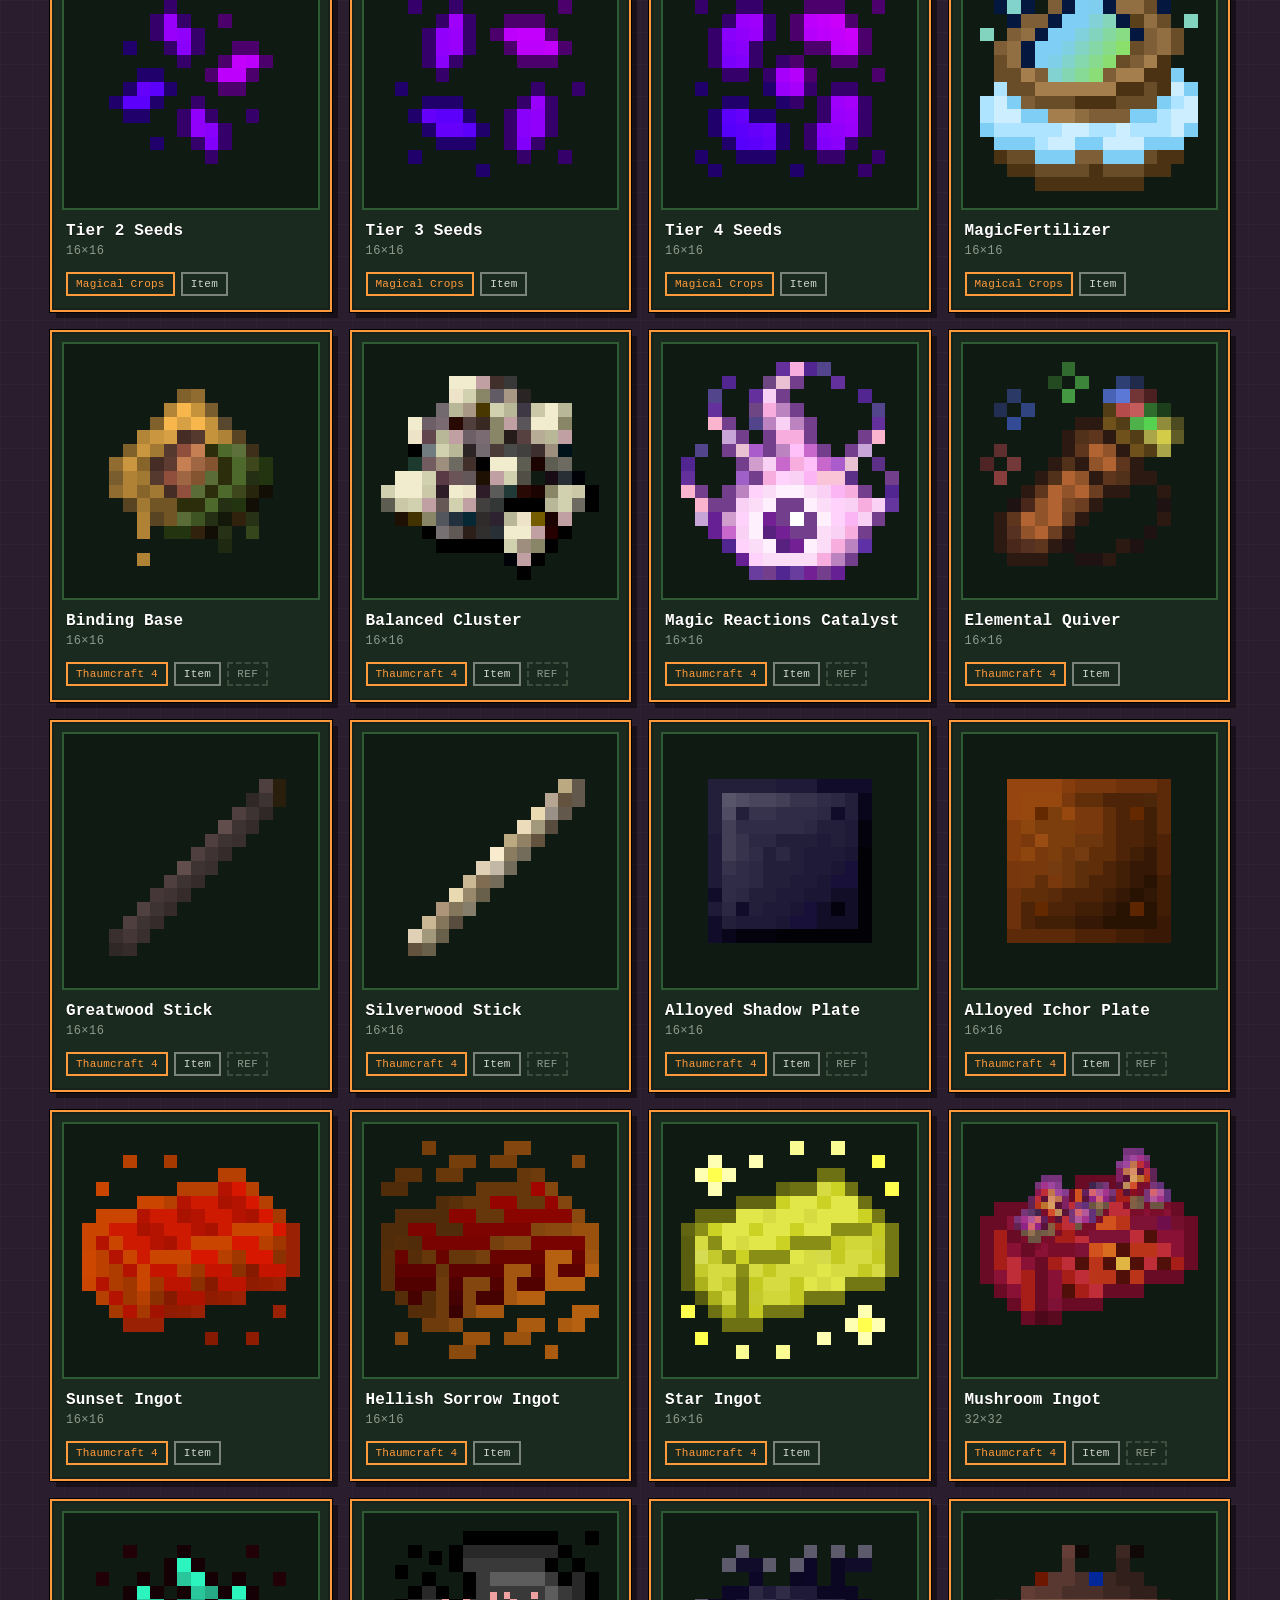
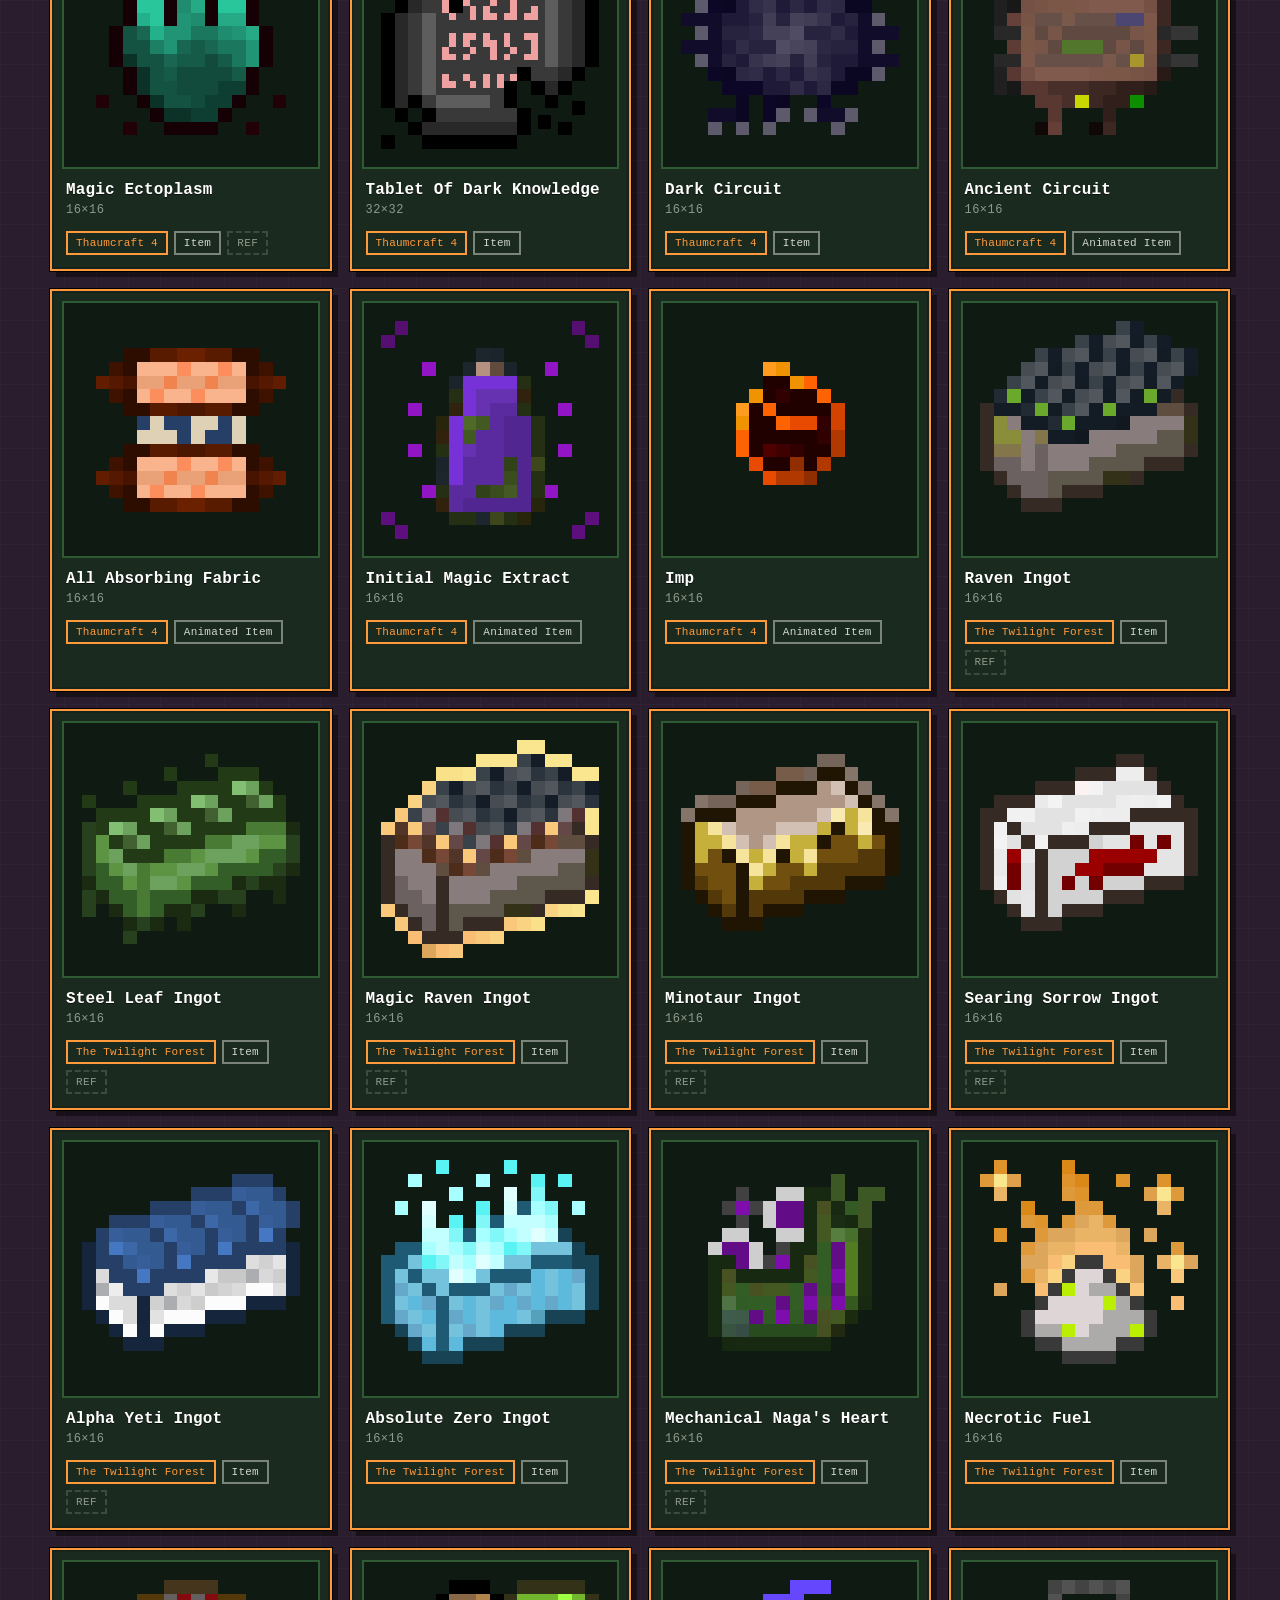
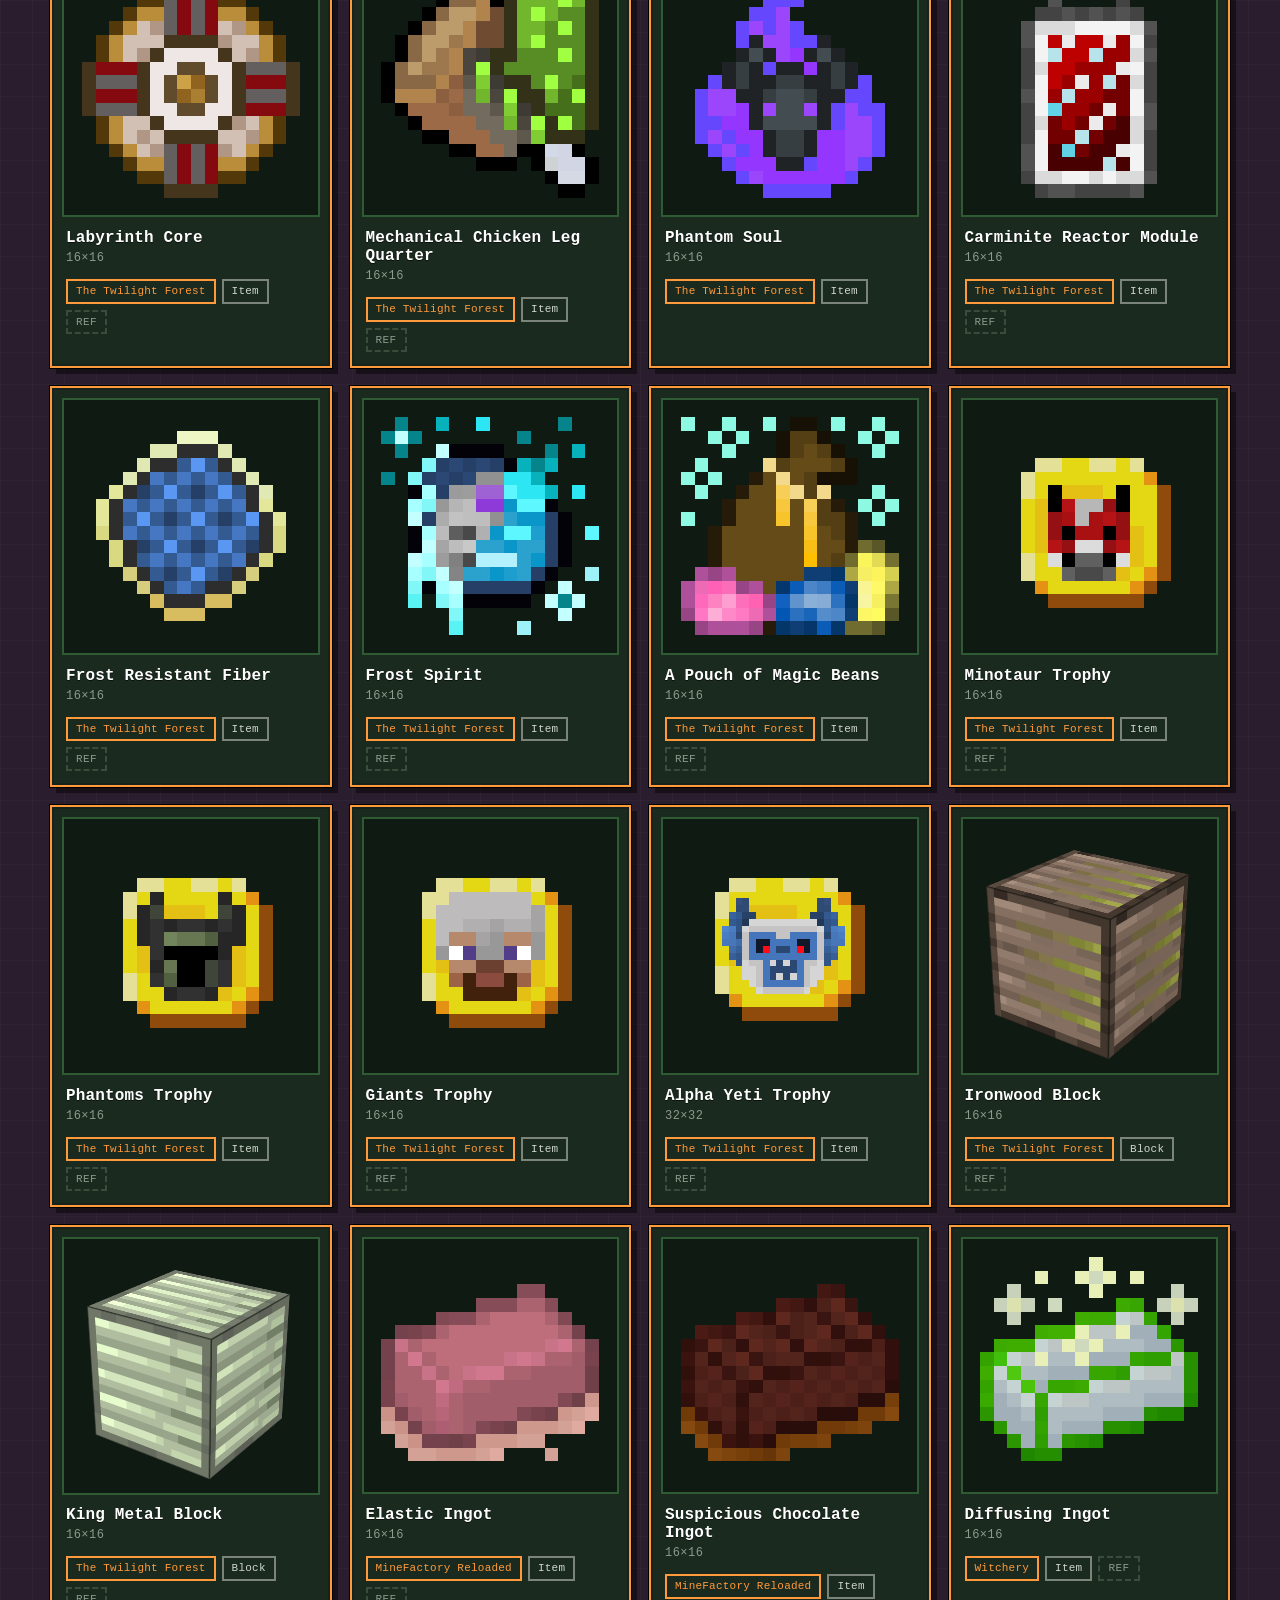
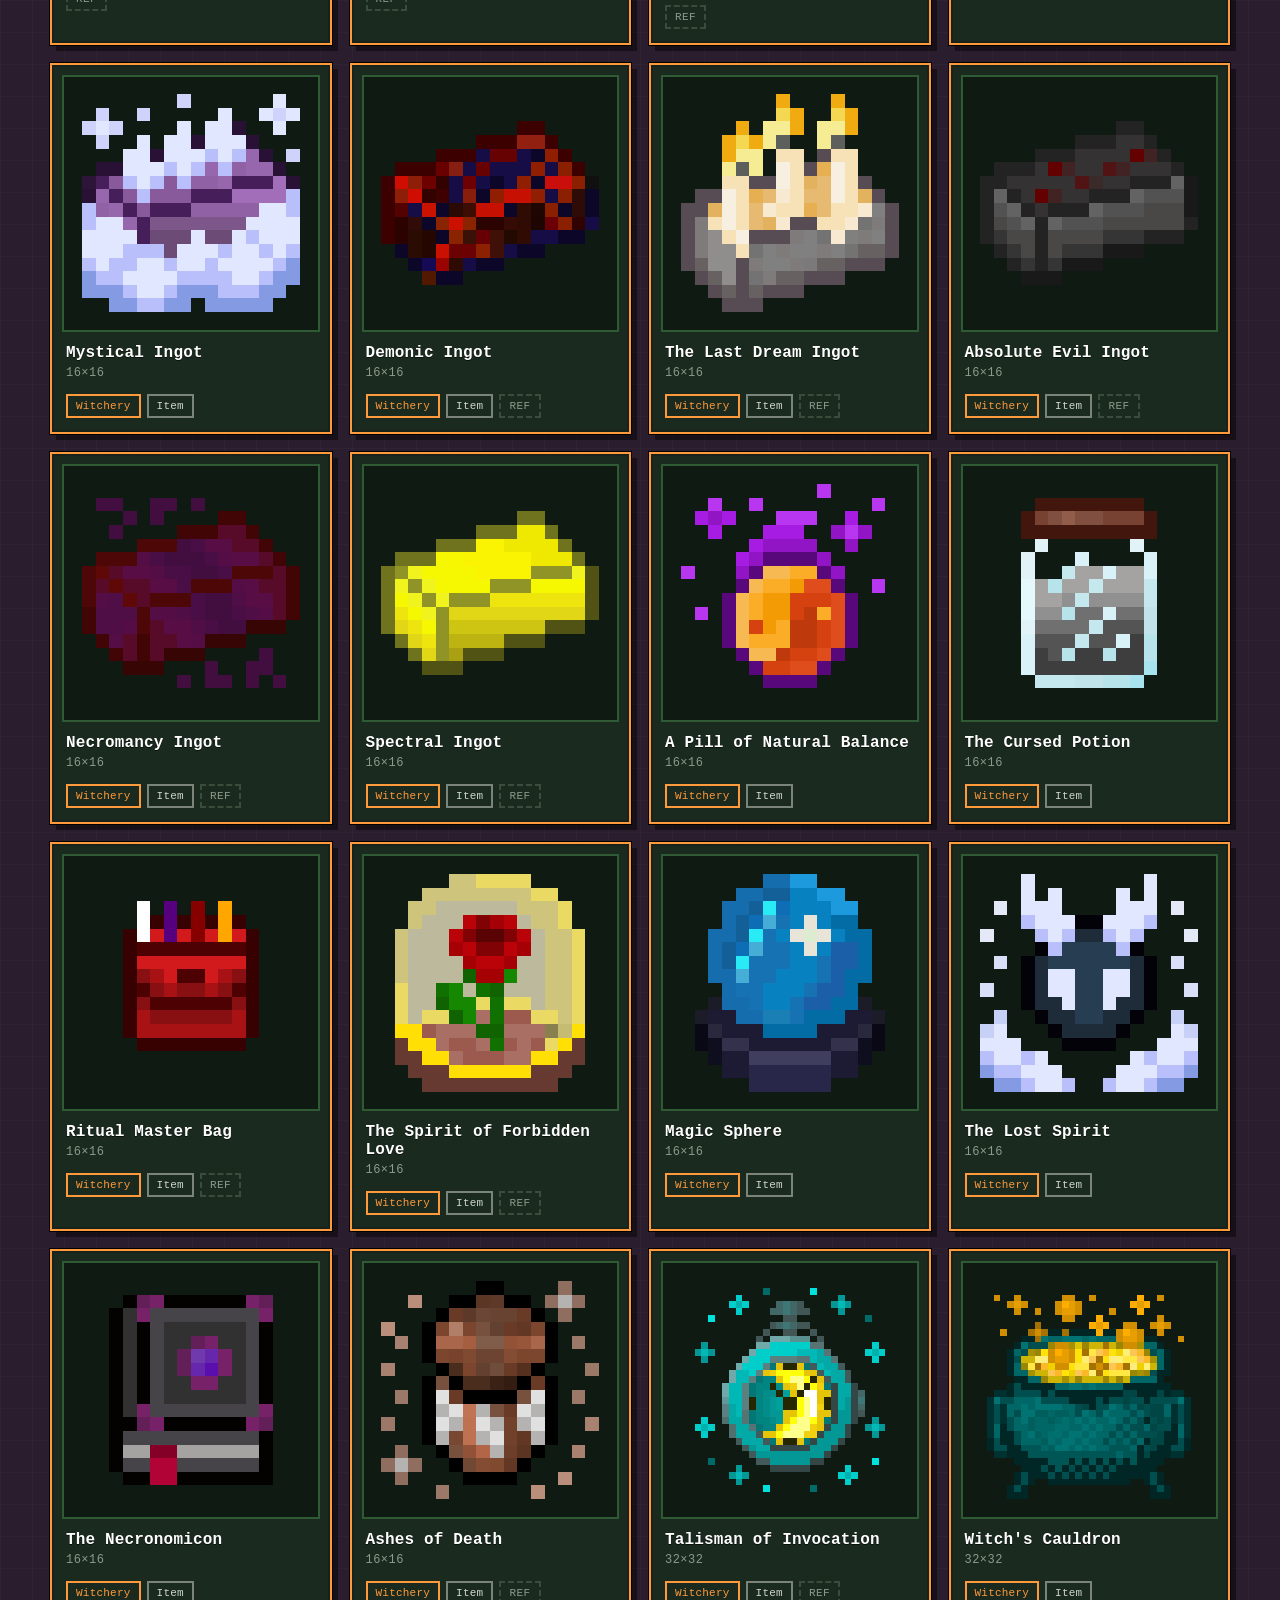
==== commit a19bcfdc: "feat(general): add art sets" ====
--- a/index.html
+++ b/index.html
@@ -16,11 +16,13 @@
     <nav class="nav" aria-label="Primary navigation">
       <a href="#about">About</a>
       <a href="#works">Arts</a>
+      <a href="#artsets">Sets</a>
       <a href="#guis">GUIs</a>
     </nav>
   </header>
 
   <main id="top" class="shell">
+
     <section id="about" class="section">
       <div class="section-head">
         <div>
@@ -43,7 +45,7 @@
       <div class="section-head">
         <div>
           <div class="kicker">Arts section</div>
-          <h2 class="section-title">ITEMS & BLOCKS</h2>
+          <h2 class="section-title">ITEMS &amp; BLOCKS</h2>
         </div>
         <div class="section-subtitle">Use the filters to turn the page into a compact game-asset catalogue. Each card keeps only the details that matter: title, pixel size, Minecraft reference mod and art type. The block cards can be rotated.</div>
       </div>
@@ -52,6 +54,26 @@
 
       <div class="gallery" id="gallery"></div>
     </section>
+
+    <!-- ============ NEW SECTION: Art Sets ============ -->
+    <section id="artsets" class="section">
+      <div class="section-head">
+        <div>
+          <div class="kicker">Art sets section</div>
+          <h2 class="section-title">ART SETS</h2>
+        </div>
+        <div class="section-subtitle">
+          Complete themed sets of items and blocks for Minecraft mods.
+          Each row is a stage or variant of the set; each column is a
+          naming family. Empty cells mean the art
+          does not exist yet.
+        </div>
+      </div>
+
+      <div class="art-sets" id="artSets"></div>
+    </section>
+    <!-- ============================================== -->
+
     <section id="guis" class="section">
       <div class="section-head">
         <div>
@@ -65,8 +87,8 @@
       </div>
 
       <div class="gui-gallery" id="guiGallery"></div>
-    </section>
-     <div class="section-head section-head--nested">
+
+      <div class="section-head section-head--nested">
         <div>
           <div class="kicker">GUIs section</div>
           <h2 class="section-title">NEW GUI</h2>
@@ -77,6 +99,8 @@
       </div>
 
       <div class="gui-gallery" id="newGuiGallery"></div>
+    </section>
+
   </main>
 
   <footer class="footer shell">
@@ -87,9 +111,9 @@
 
 <script src="scripts/filters.js"></script>
 <script src="scripts/artworks_render.js"></script>
+<script src="scripts/art_sets_render.js"></script>
 <script src="scripts/guis_render.js"></script>
 <script src="scripts/edge_ui.js"></script>
 
-
 </body>
 </html>
--- a/style.css
+++ b/style.css
@@ -1092,8 +1092,9 @@
     grid-template-columns: 1fr;
     gap: 14px;
   }
-  .gui-compare-arrow {
-    transform: rotate(90deg);
+   .gui-compare--pair {
+    grid-template-columns: 1fr;
+    gap: 14px;
   }
 }
 
@@ -1191,7 +1192,7 @@
 
 /* ---------- Подгруппа NEW GUI внутри #guis ---------- */
 .section-head--nested {
-  margin-top: 56px;
+  margin-top: 30px;
   padding-top: 36px;
 }
 
@@ -1199,11 +1200,6 @@
    как подзаголовок внутри той же секции */
 .section-head--nested .section-title {
   font-size: clamp(24px, 3.4vw, 44px);
-}
-
-/* ---------- Парная раскладка (две картинки без стрелки) ---------- */
-.gui-compare--pair {
-  grid-template-columns: 1fr 1fr;
 }
 
 /* ============================================================
@@ -1270,4 +1266,318 @@
 html[data-theme="green"] .theme-toggle,
 html[data-theme="green"] .reference-popup-image,
 html[data-theme="green"] .gui-image,
-html[data-theme="green"] .gui-item-image { background-color: var(--panel); }+html[data-theme="green"] .gui-item-image { background-color: var(--panel); }
+
+/* ============================================================
+   Art Sets section
+   Card / head / title / mod badge — same look as .gui-card
+   ============================================================ */
+
+.art-sets {
+  display: flex;
+  flex-direction: column;
+  gap: 22px;
+}
+
+/* ---------- Card (== .gui-card) ---------- */
+.art-set {
+  display: flex;
+  flex-direction: column;
+  gap: 18px;
+  padding: 18px;
+  background: var(--surface);
+  border: 2px solid var(--accent);
+  box-shadow:
+    inset 0 0 0 2px var(--surface-inner),
+    0 0 0 1px #000,
+    6px 6px 0 rgba(0, 0, 0, .45);
+}
+
+/* ---------- Head (== .gui-card-head) ---------- */
+.art-set-head {
+  display: flex;
+  align-items: center;
+  justify-content: space-between;
+  gap: 12px;
+  flex-wrap: wrap;
+  padding-bottom: 12px;
+  border-bottom: 1px dashed var(--line);
+}
+
+/* ---------- Title (== .gui-card-title) ---------- */
+.art-set-title {
+  margin: 0;
+  color: var(--text-strong);
+  font-size: 18px;
+  font-weight: 800;
+  letter-spacing: .02em;
+  text-transform: uppercase;
+}
+
+/* ---------- Grid: rows = families, columns = stages ---------- */
+.art-set-grid {
+  display: grid;
+  grid-template-columns:
+    max-content
+    repeat(var(--cols, 1), minmax(84px, 160px));
+  gap: 8px;
+  align-items: center;
+  justify-content: center;   /* центрируем всю сетку в карточке */
+}
+
+.art-corner { /* пустой угол — просто держит место */ }
+
+.art-col-label,
+.art-row-label {
+  color: var(--accent);
+  font-size: 11px;
+  font-weight: 700;
+  letter-spacing: .12em;
+  text-transform: uppercase;
+  white-space: nowrap;
+}
+
+.art-col-label {
+  text-align: center;
+  padding: 4px 2px;
+}
+
+.art-row-label {
+  text-align: center;
+  padding: 0 12px;
+}
+
+/* ---------- Cell: image only, no captions ---------- */
+.art-cell {
+  display: flex;
+  align-items: center;
+  justify-content: center;
+  aspect-ratio: 1 / 1;
+  padding: 8px;
+  background: var(--surface-inner);
+  border: 2px solid var(--line);
+  transition: border-color .12s ease, transform .12s ease;
+}
+
+.art-cell:hover {
+  border-color: var(--accent);
+  transform: translateY(-1px);
+}
+
+.art-cell img {
+  display: block;
+  width: 100%;
+  height: 100%;
+  object-fit: contain;
+  image-rendering: pixelated;
+  image-rendering: crisp-edges;
+}
+
+
+/* Пустая ячейка: слот-заглушка в стиле .empty (dashed border)
+   + маленький пиксельный «+» по центру. */
+
+
+.art-cell--empty .empty-icon rect {
+  fill: currentColor;
+}
+
+/* ---------- Comb Piece cells — точная копия .reference ---------- */
+.art-cell--popup {
+  position: relative;
+  border: 2px dashed var(--line);
+  background: transparent;
+  color: var(--muted);
+  cursor: pointer;
+  user-select: none;
+  outline: none;
+  transition: border-color .12s ease, color .12s ease, transform .12s ease;
+}
+
+.art-cell--popup:hover,
+.art-cell--popup:focus-visible {
+  border-color: var(--accent-2);
+  color: var(--accent-2);
+  transform: translateY(-1px);
+}
+
+/* ---------- Popup ---------- */
+/* ---------- Popup: outline box + image frame + caption ---------- */
+.art-popup {
+  position: fixed;
+  z-index: 200;
+  pointer-events: none;
+
+  padding: 12px;
+  background: var(--surface);
+  border: 2px solid var(--accent-2);
+
+  opacity: 0;
+  transform: translateY(4px);
+  transition: opacity .16s ease, transform .16s ease;
+}
+.art-popup.visible {
+  opacity: 1;
+  transform: translateY(0);
+}
+
+
+/* Один референс — одна колонка шириной 160px. Несколько —
+   столько колонок по 160px, сколько пришло. Картинка внутри
+   всегда одного размера, независимо от количества. */
+.art-popup-list {
+  display: flex;
+  flex-wrap: wrap;
+  gap: 12px;
+  max-width: calc(160px * 3 + 12px * 2);
+}
+/* Ровно 4 арта — жёсткая сетка 2×2. Grid гарантированно
+   выдаёт две колонки, независимо от количества элементов. */
+.art-popup-list--2x2 {
+  display: grid;
+  grid-template-columns: repeat(2, 160px);
+  gap: 12px;
+  max-width: none;
+}
+
+/* В 2×2-варианте ширина item уже задана колонкой — сбрасываем
+   flex-параметры, чтобы они не конфликтовали с grid. */
+.art-popup-list--2x2 .art-popup-item {
+  flex: none;
+  width: auto;
+  max-width: none;
+}
+
+.art-popup-item {
+  flex: 0 0 160px;
+  width: 160px;
+  max-width: 160px;
+  display: flex;
+  flex-direction: column;
+  gap: 10px;
+  align-items: stretch;
+}
+
+/* Картинка в сплошной зелёной рамке, тёмный фон панели. */
+.art-popup-image {
+  aspect-ratio: 1 / 1;
+  padding: 12px;
+  box-sizing: border-box;
+
+  display: flex;
+  align-items: center;
+  justify-content: center;
+
+  background: var(--panel);
+  border: 2px solid var(--accent-2);
+  overflow: hidden;
+}
+
+.art-popup-image img {
+  display: block;
+  width: 100%;
+  height: 100%;
+  object-fit: contain;
+  image-rendering: pixelated;
+  image-rendering: crisp-edges;
+}
+
+/* Нечётное количество: последний элемент по центру */
+/* Несколько картинок в одной рамке: строгая сетка 2 колонки.
+   Последняя картинка при нечётном количестве остаётся в своей
+   ячейке, по центру. */
+.art-popup-image--multi {
+  display: grid;
+  grid-template-columns: repeat(2, 1fr);
+  grid-auto-rows: 1fr;
+  gap: 6px;
+  place-items: center;
+}
+
+.art-popup-image--multi img {
+  display: block;
+  width: 100%;
+  height: 100%;
+  object-fit: contain;
+  image-rendering: pixelated;
+  image-rendering: crisp-edges;
+}
+
+/* Три или больше — можно задать 3 колонки при желании.
+   Сейчас правило оставлено как место для будущей настройки,
+   работают 2 колонки по умолчанию. */
+/* Подпись: [Mod] ItemName одной строкой. */
+/* Подпись: [Mod] ItemName одной строкой. */
+.art-popup-name {
+  color: var(--text-strong);
+  font-size: 12px;
+  font-weight: 400;
+  letter-spacing: .02em;
+  line-height: 1.3;
+  text-align: left;
+  word-break: break-word;
+}
+
+.art-popup-mod {
+  color: var(--text-strong);
+  font-weight: 400;
+}
+.art-popup-header {
+  color: var(--accent-2);
+  font-size: 11px;
+  font-weight: 700;
+  letter-spacing: .12em;
+  text-transform: uppercase;
+  text-align: center;
+  margin-bottom: 10px;
+  padding-bottom: 8px;
+  border-bottom: 1px dashed var(--line);
+}
+
+/* Темы: фон картинки попапа подстраивается под панель */
+html[data-theme="white"] .art-popup-image { background-color: #ffffff; }
+html[data-theme="black"] .art-popup-image { background-color: #000000; }
+html[data-theme="green"] .art-popup-image { background-color: var(--panel); }
+
+
+/* ---------- Responsive ---------- */
+@media (max-width: 860px) {
+  .art-set { padding: 14px; gap: 14px; }
+  .art-set-title { font-size: 15px; }
+   .art-set-grid {
+    grid-template-columns:
+      max-content
+      repeat(var(--cols, 1), minmax(64px, 130px));
+    gap: 6px;
+  }
+  .art-cell { padding: 6px; }
+  .art-col-label,
+  .art-row-label { font-size: 10px; letter-spacing: .08em; }
+}
+
+@media (max-width: 560px) {
+  .art-set { padding: 12px; gap: 12px; }
+  .art-set-title { font-size: 14px; }
+    .art-set-grid {
+    grid-template-columns:
+      max-content
+      repeat(var(--cols, 1), minmax(52px, 1fr));
+    gap: 4px;
+  }
+  .art-cell { padding: 4px; }
+  .art-col-label,
+  .art-row-label { font-size: 9px; }
+  .art-popup-list {
+    max-width: calc(130px * 2 + 8px);
+    gap: 8px;
+  }
+  .art-popup-list--2x2 {
+    grid-template-columns: repeat(2, 130px);
+    gap: 8px;
+  }
+  .art-popup-item {
+    flex-basis: 130px;
+    width: 130px;
+    max-width: 130px;
+  }
+}
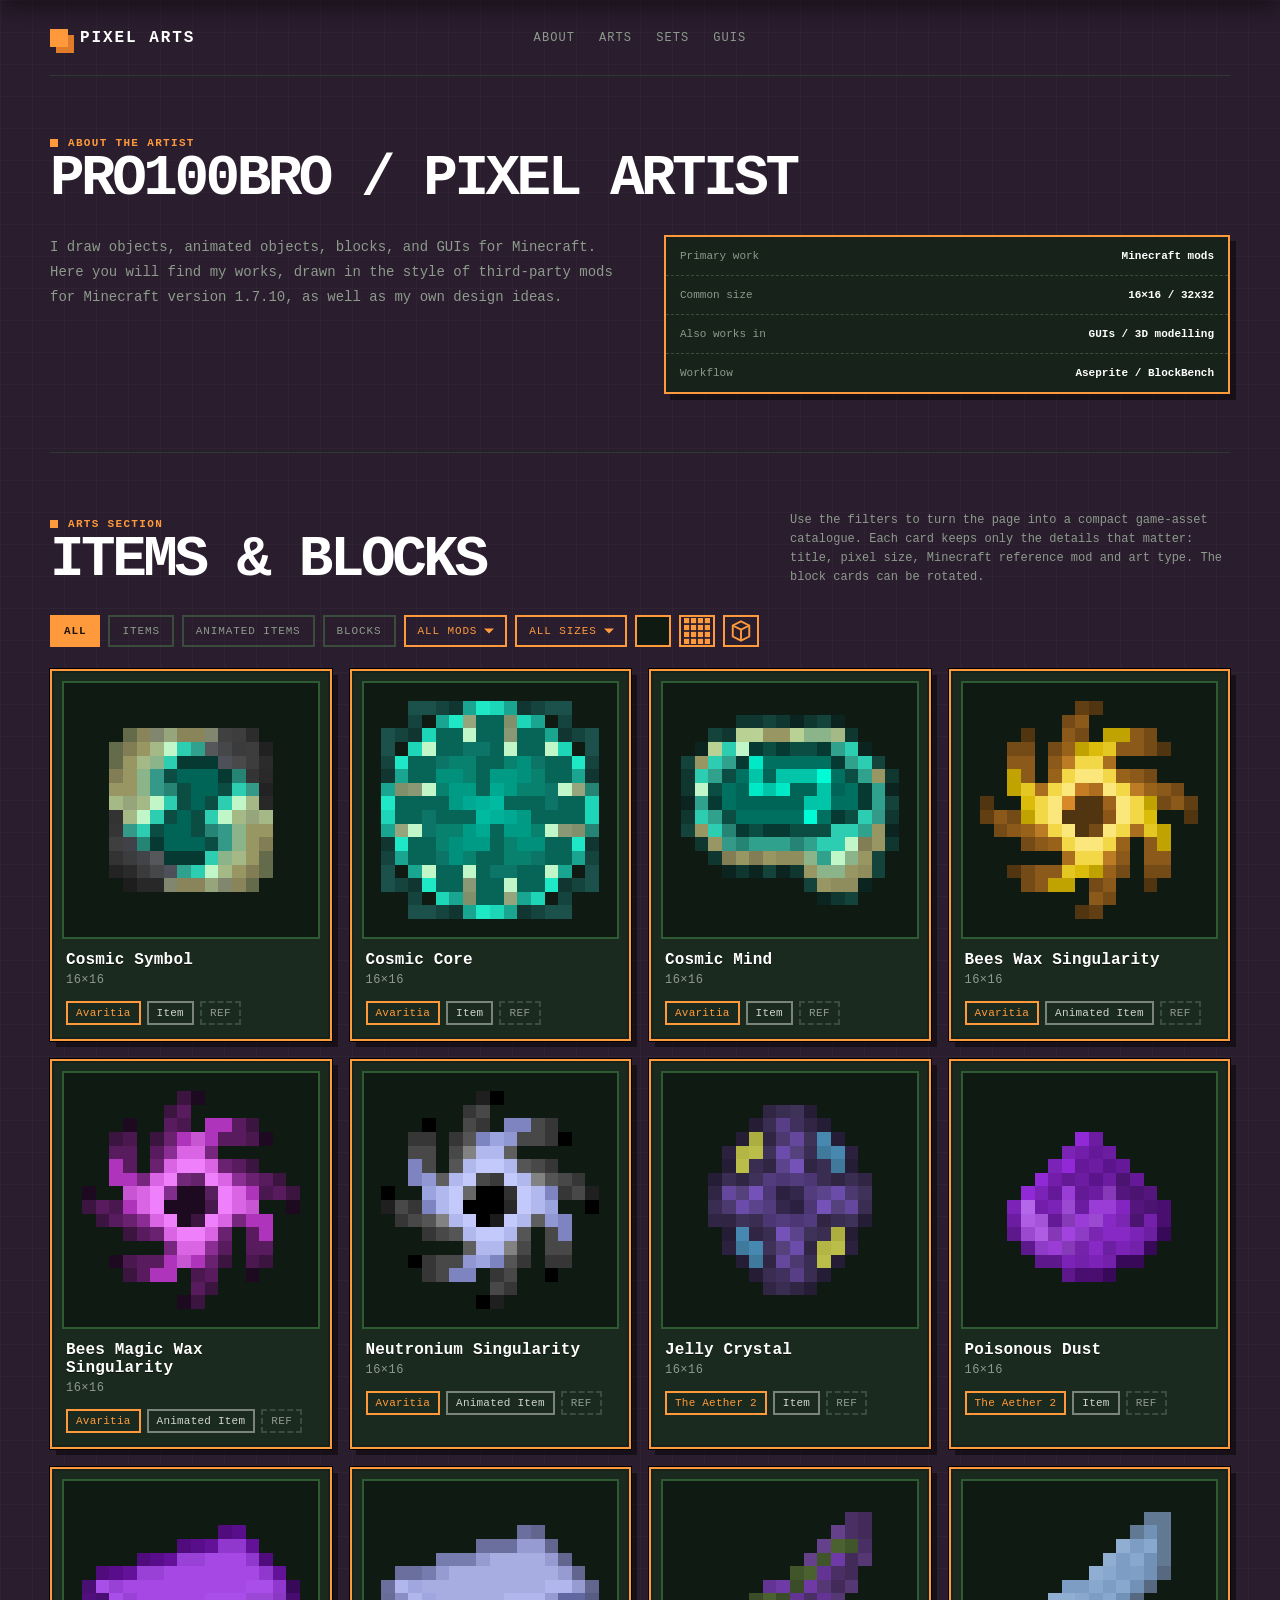
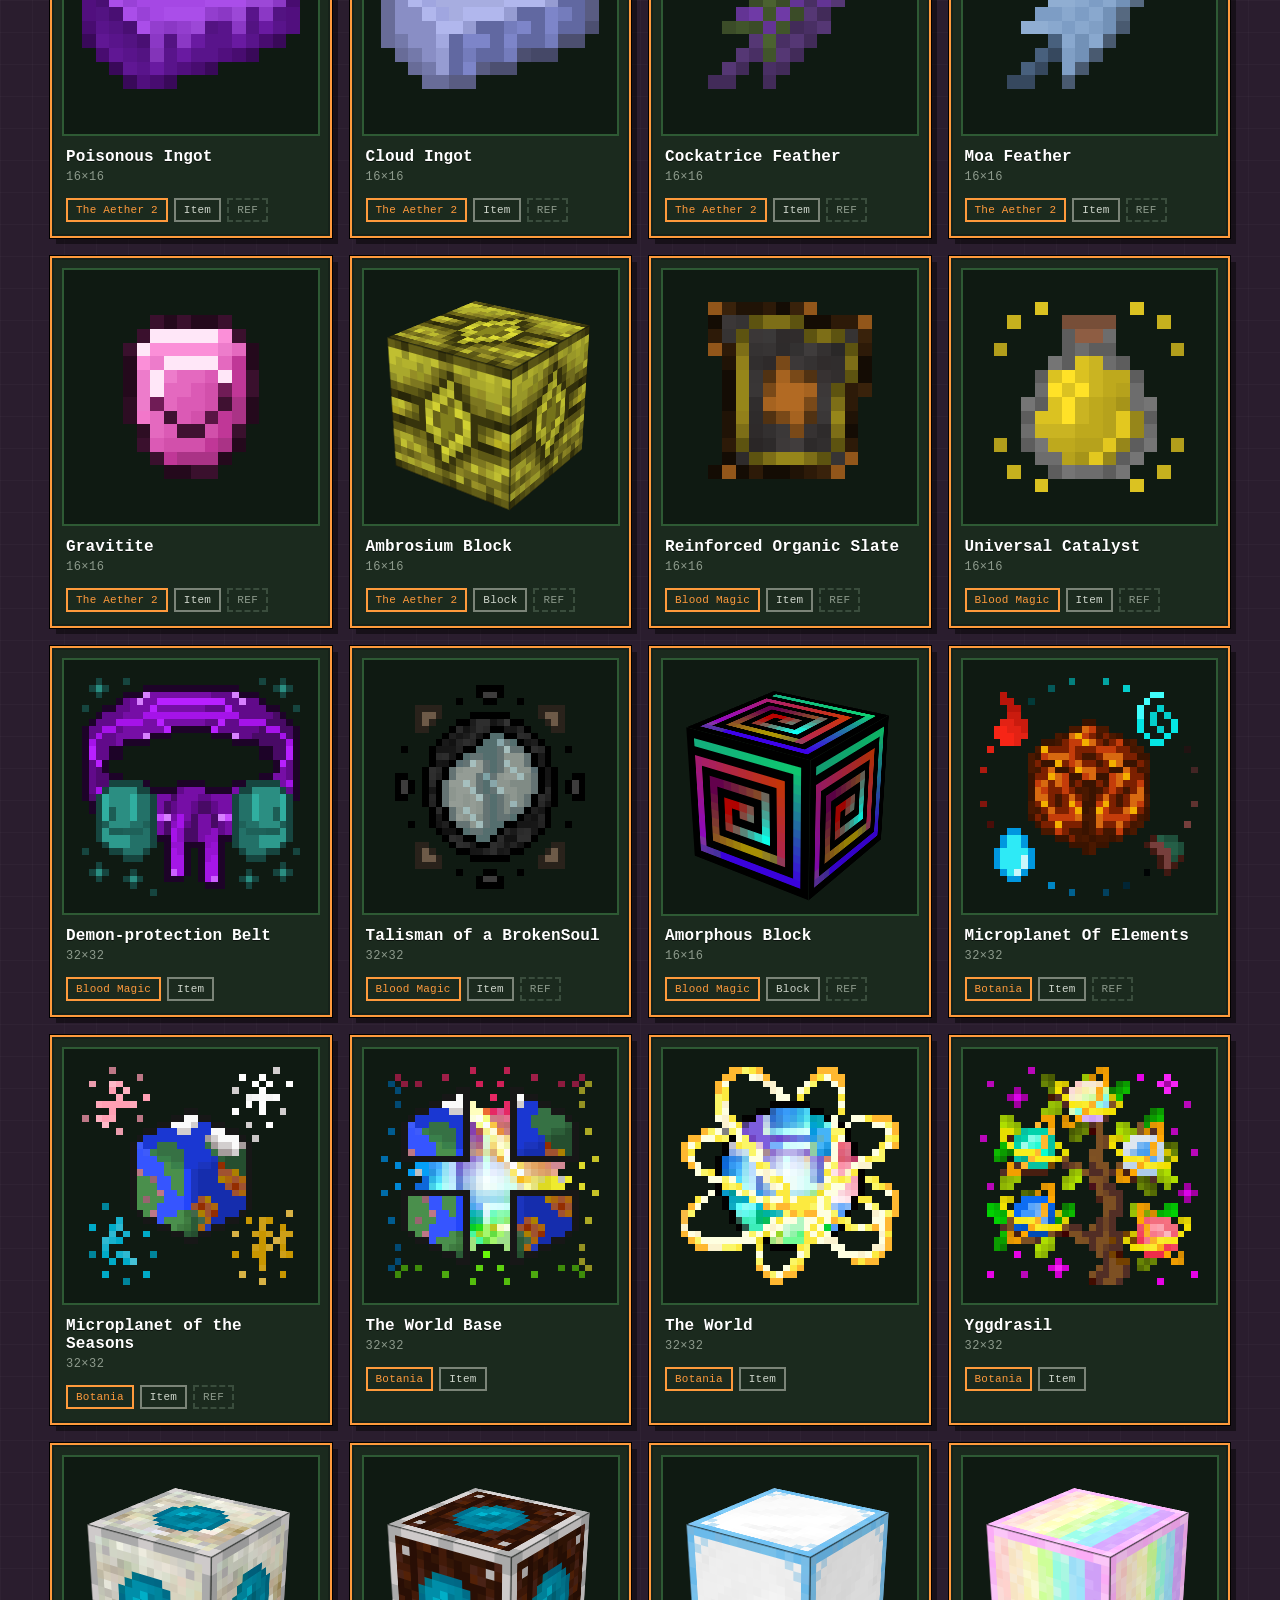
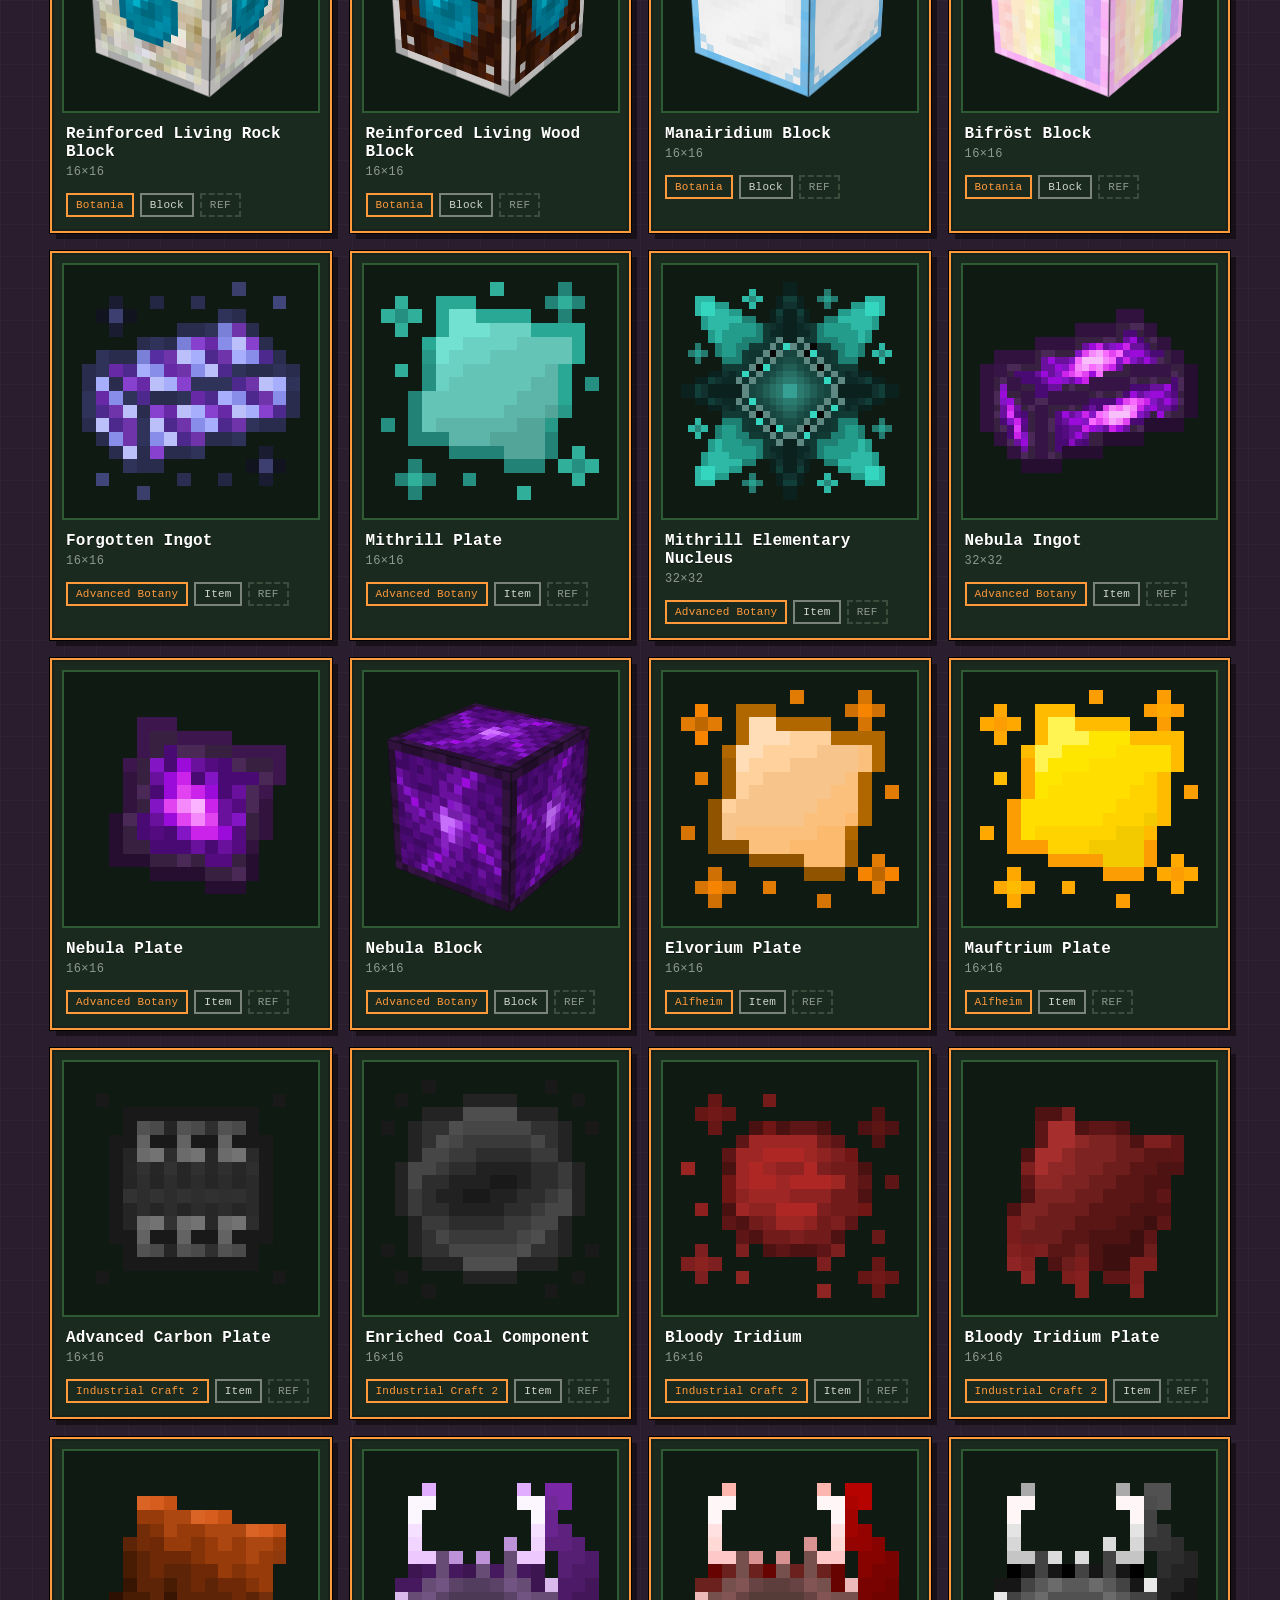
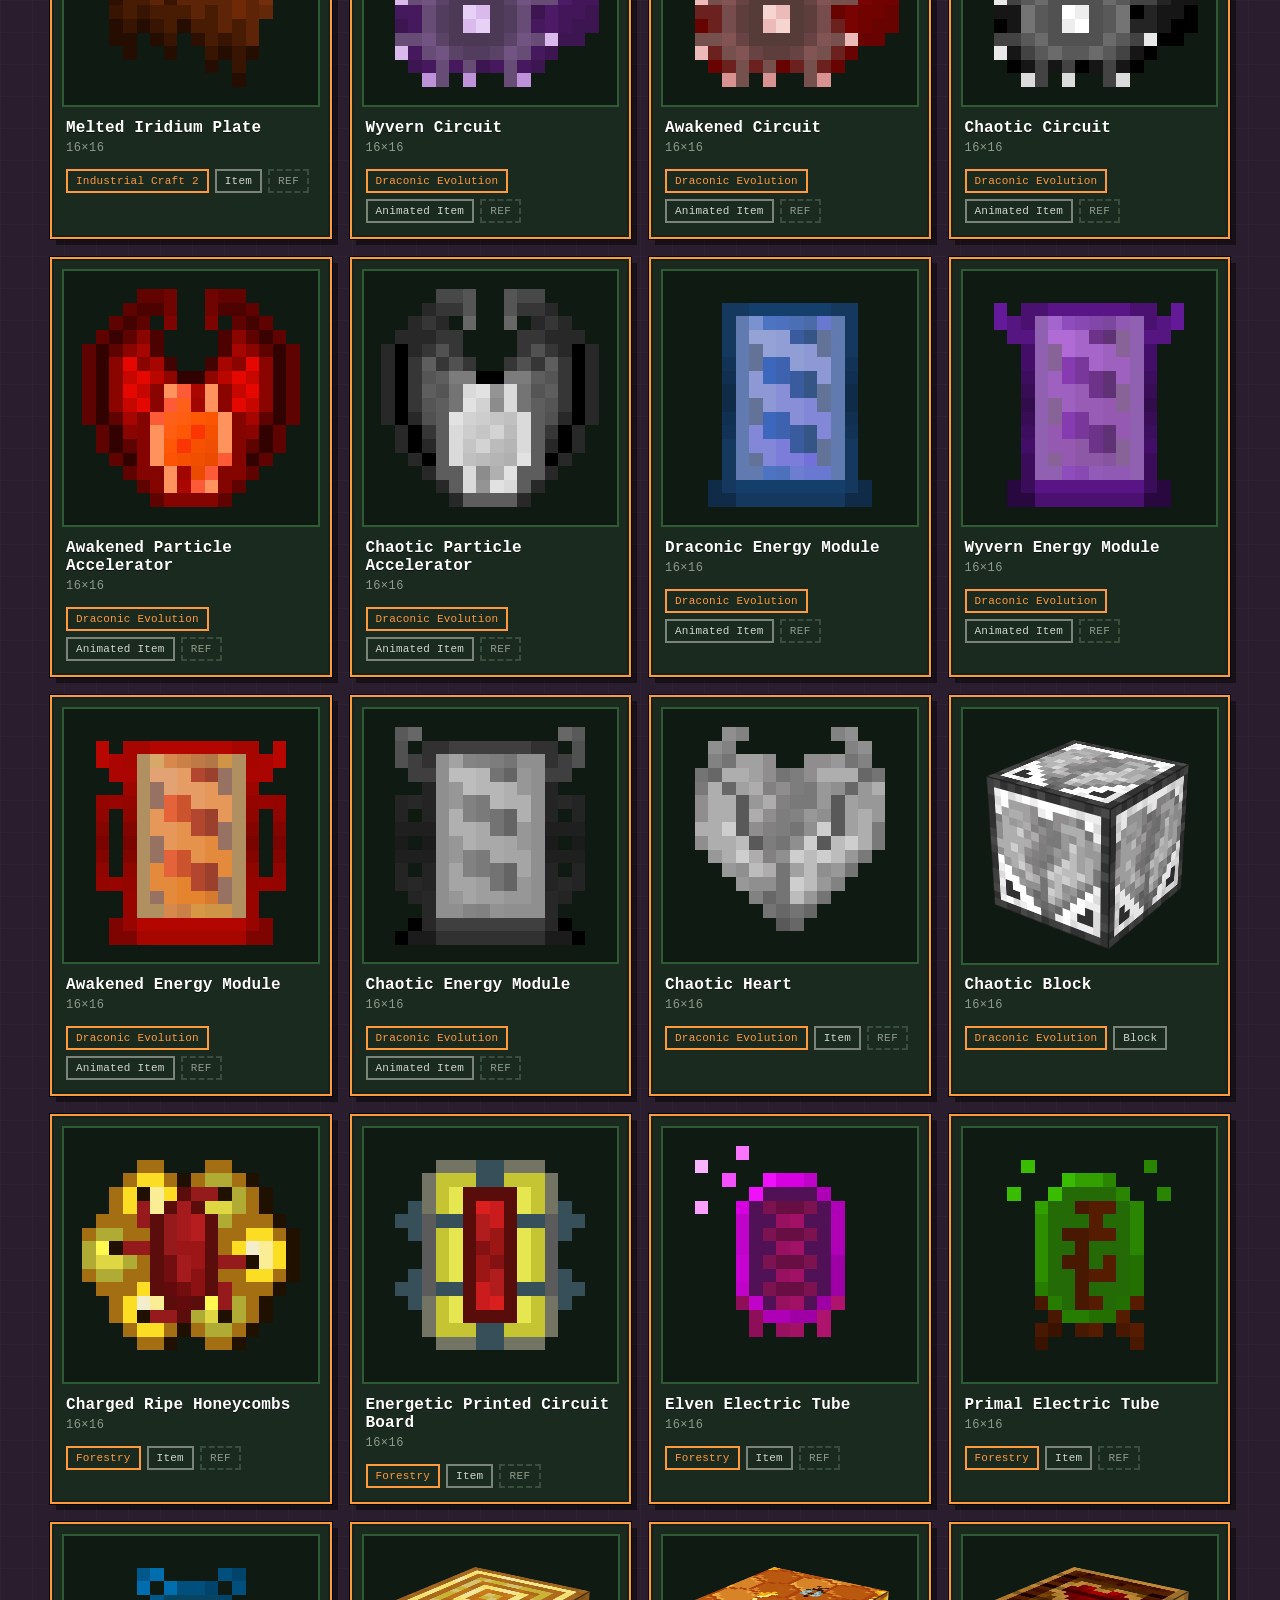
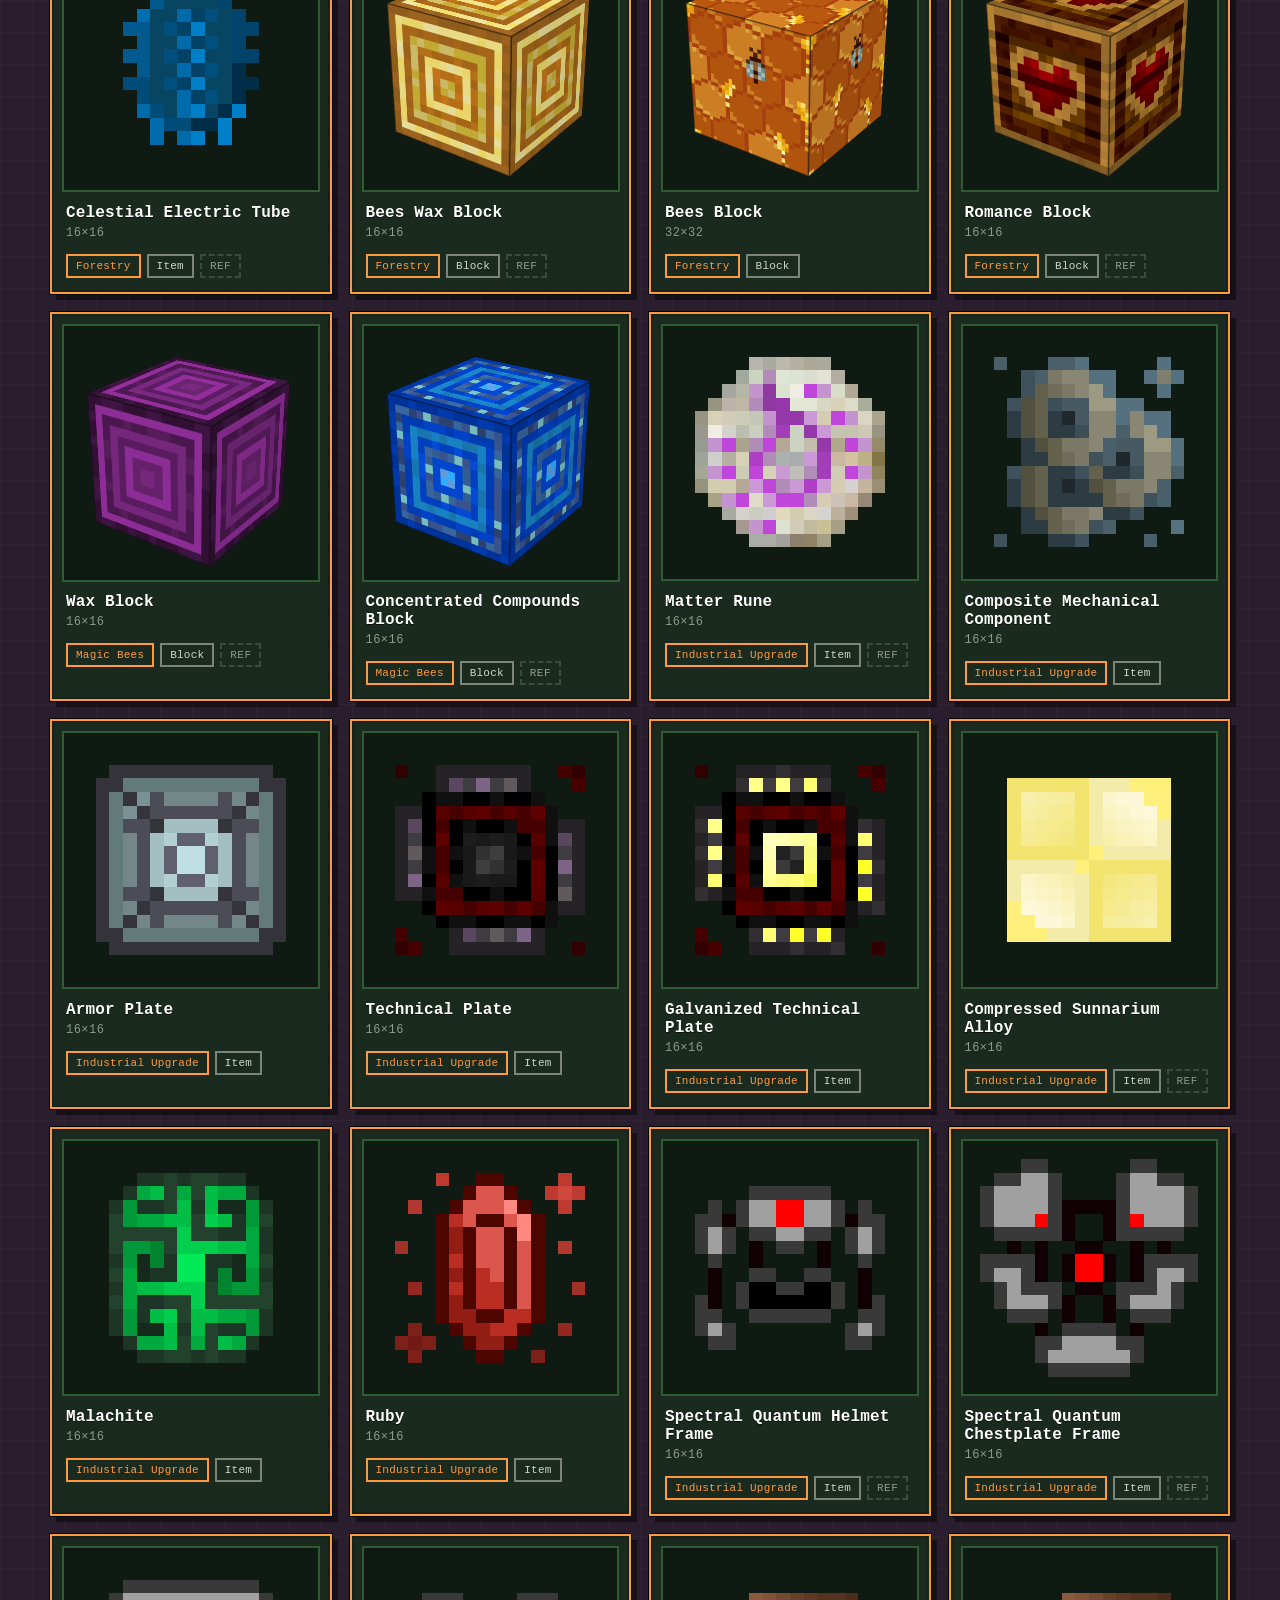
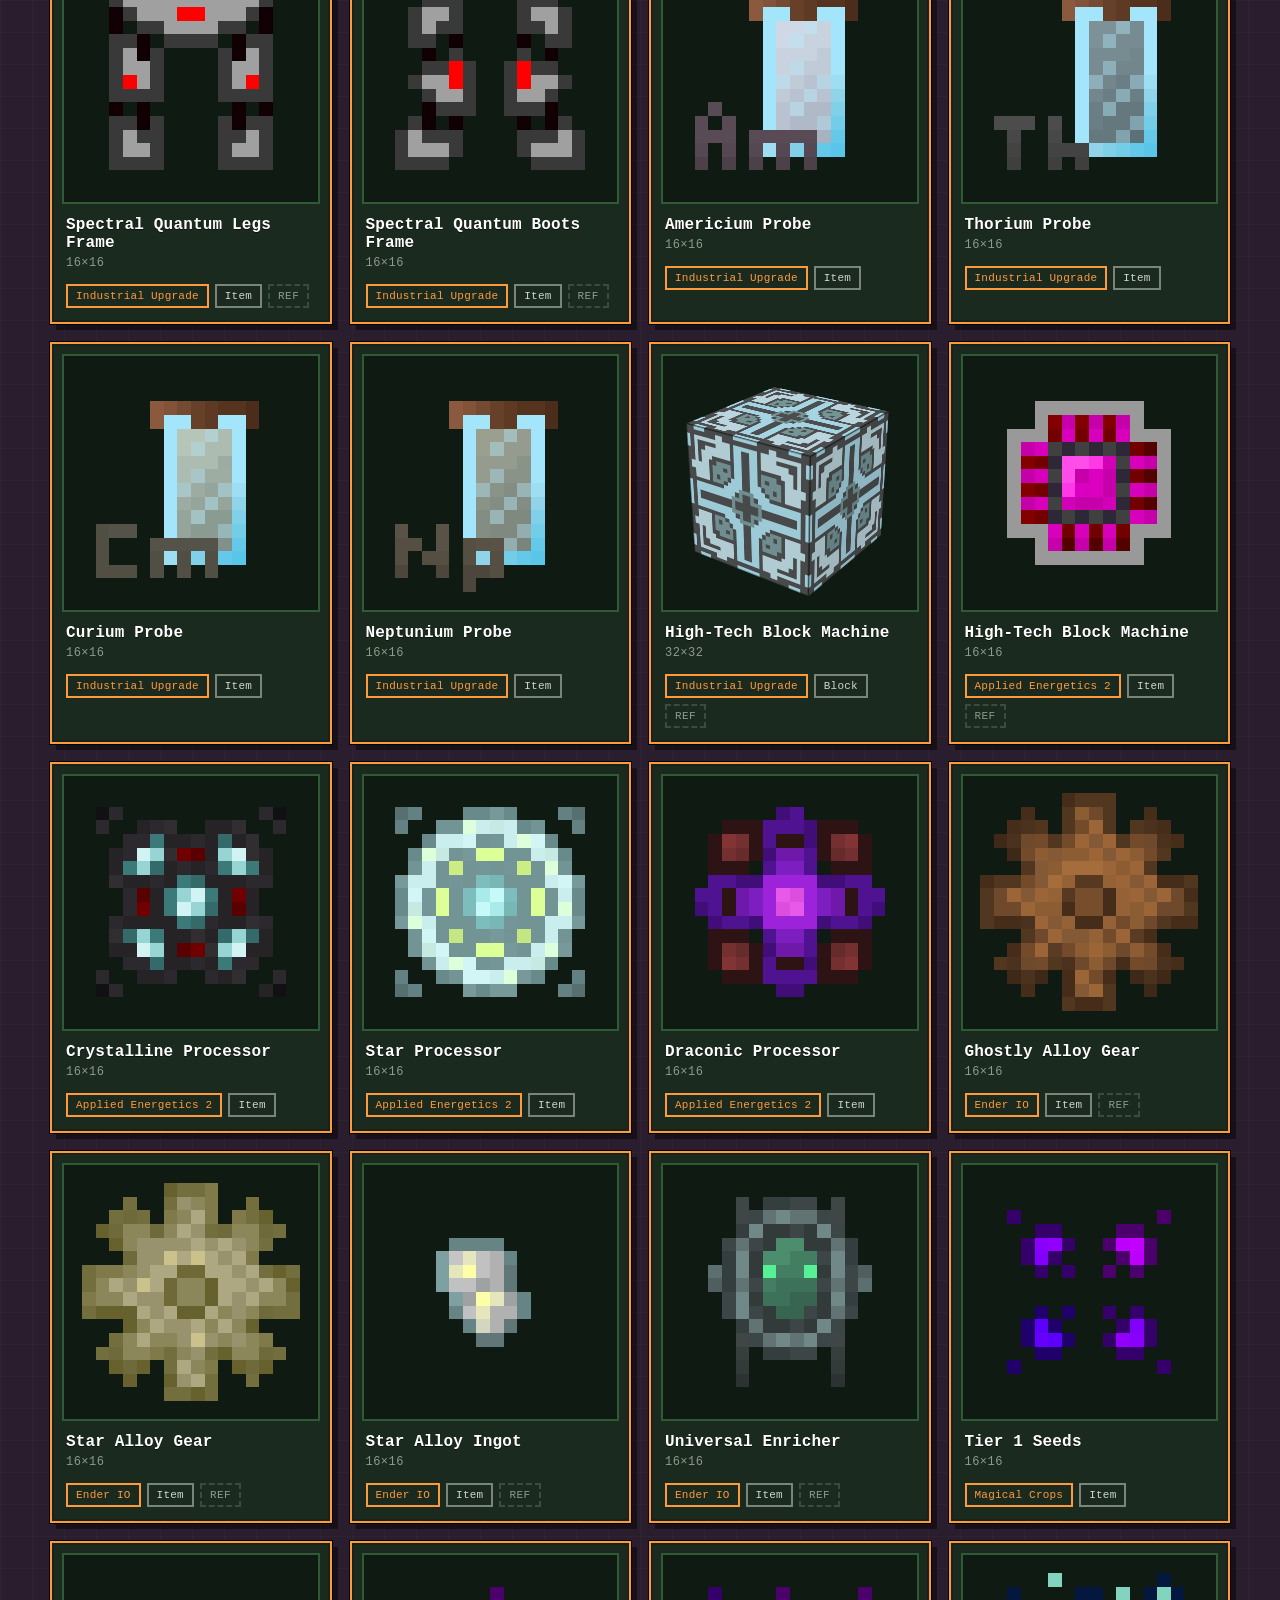
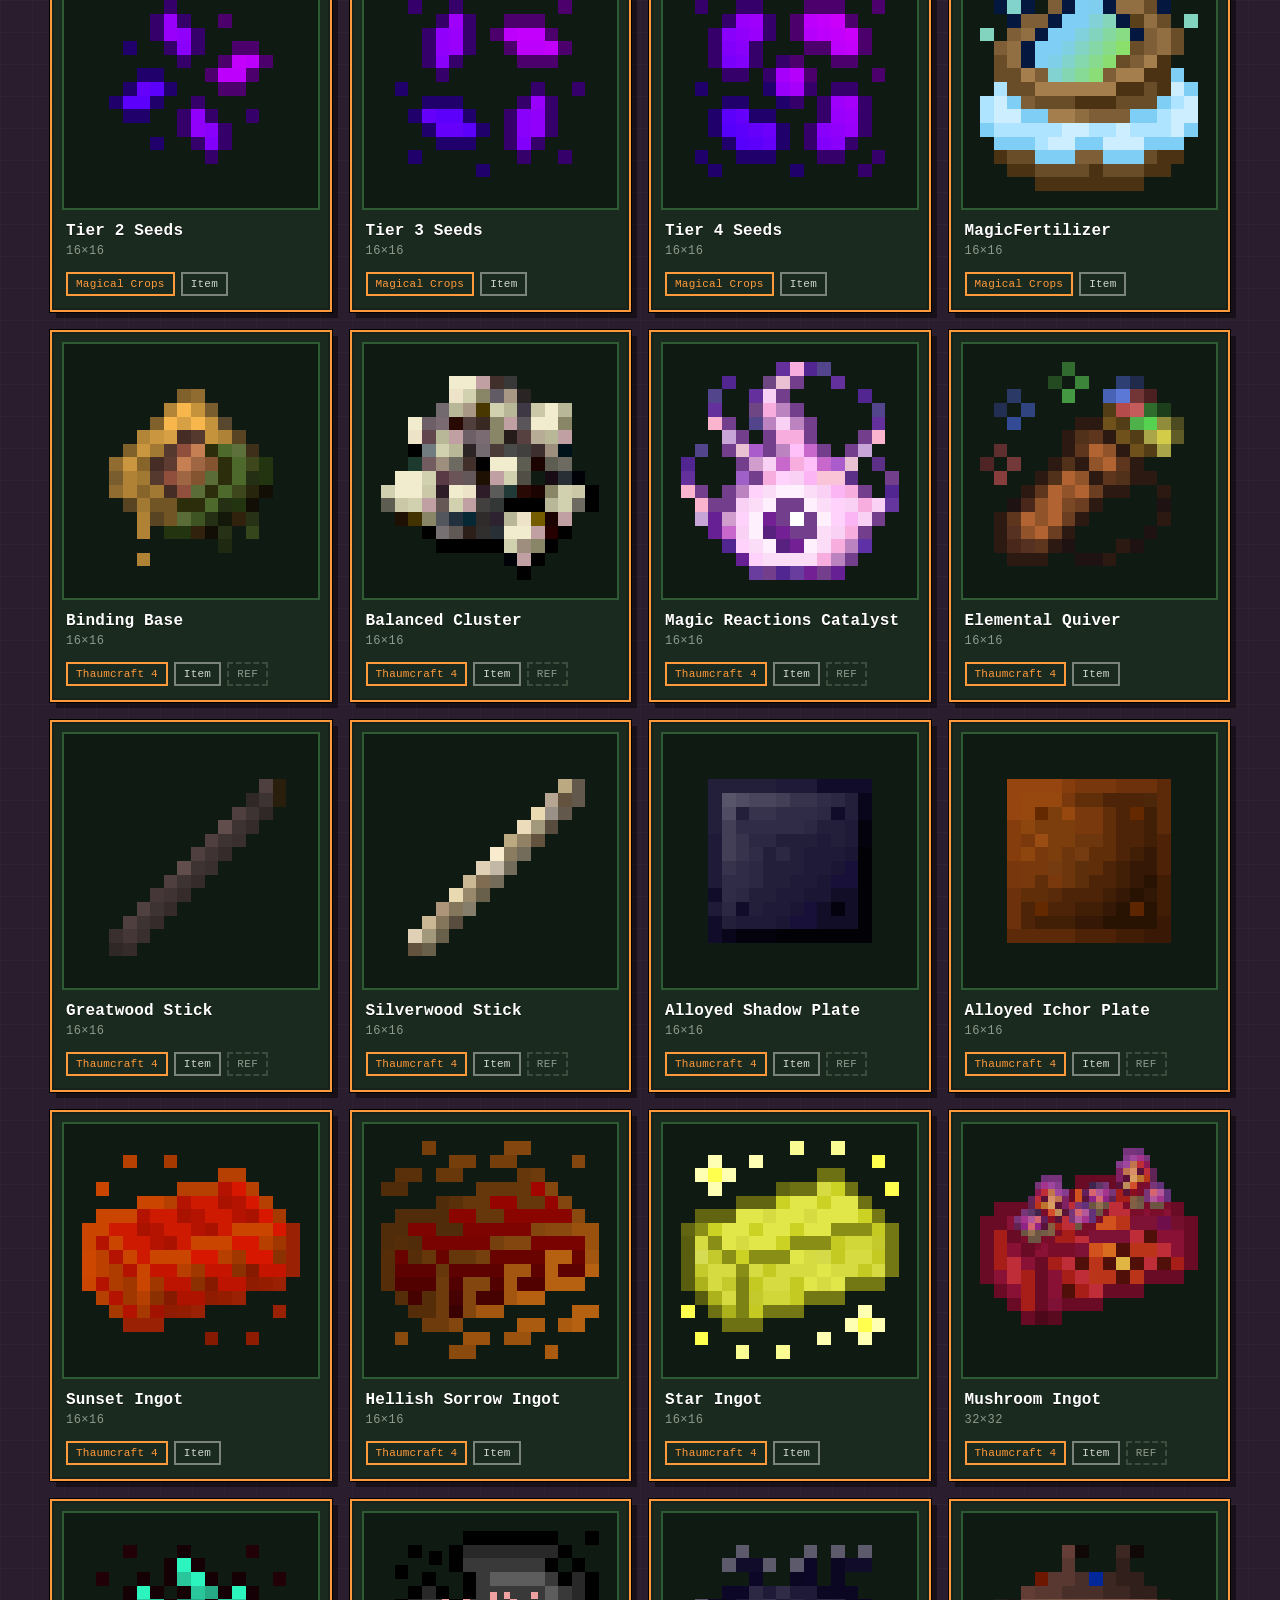
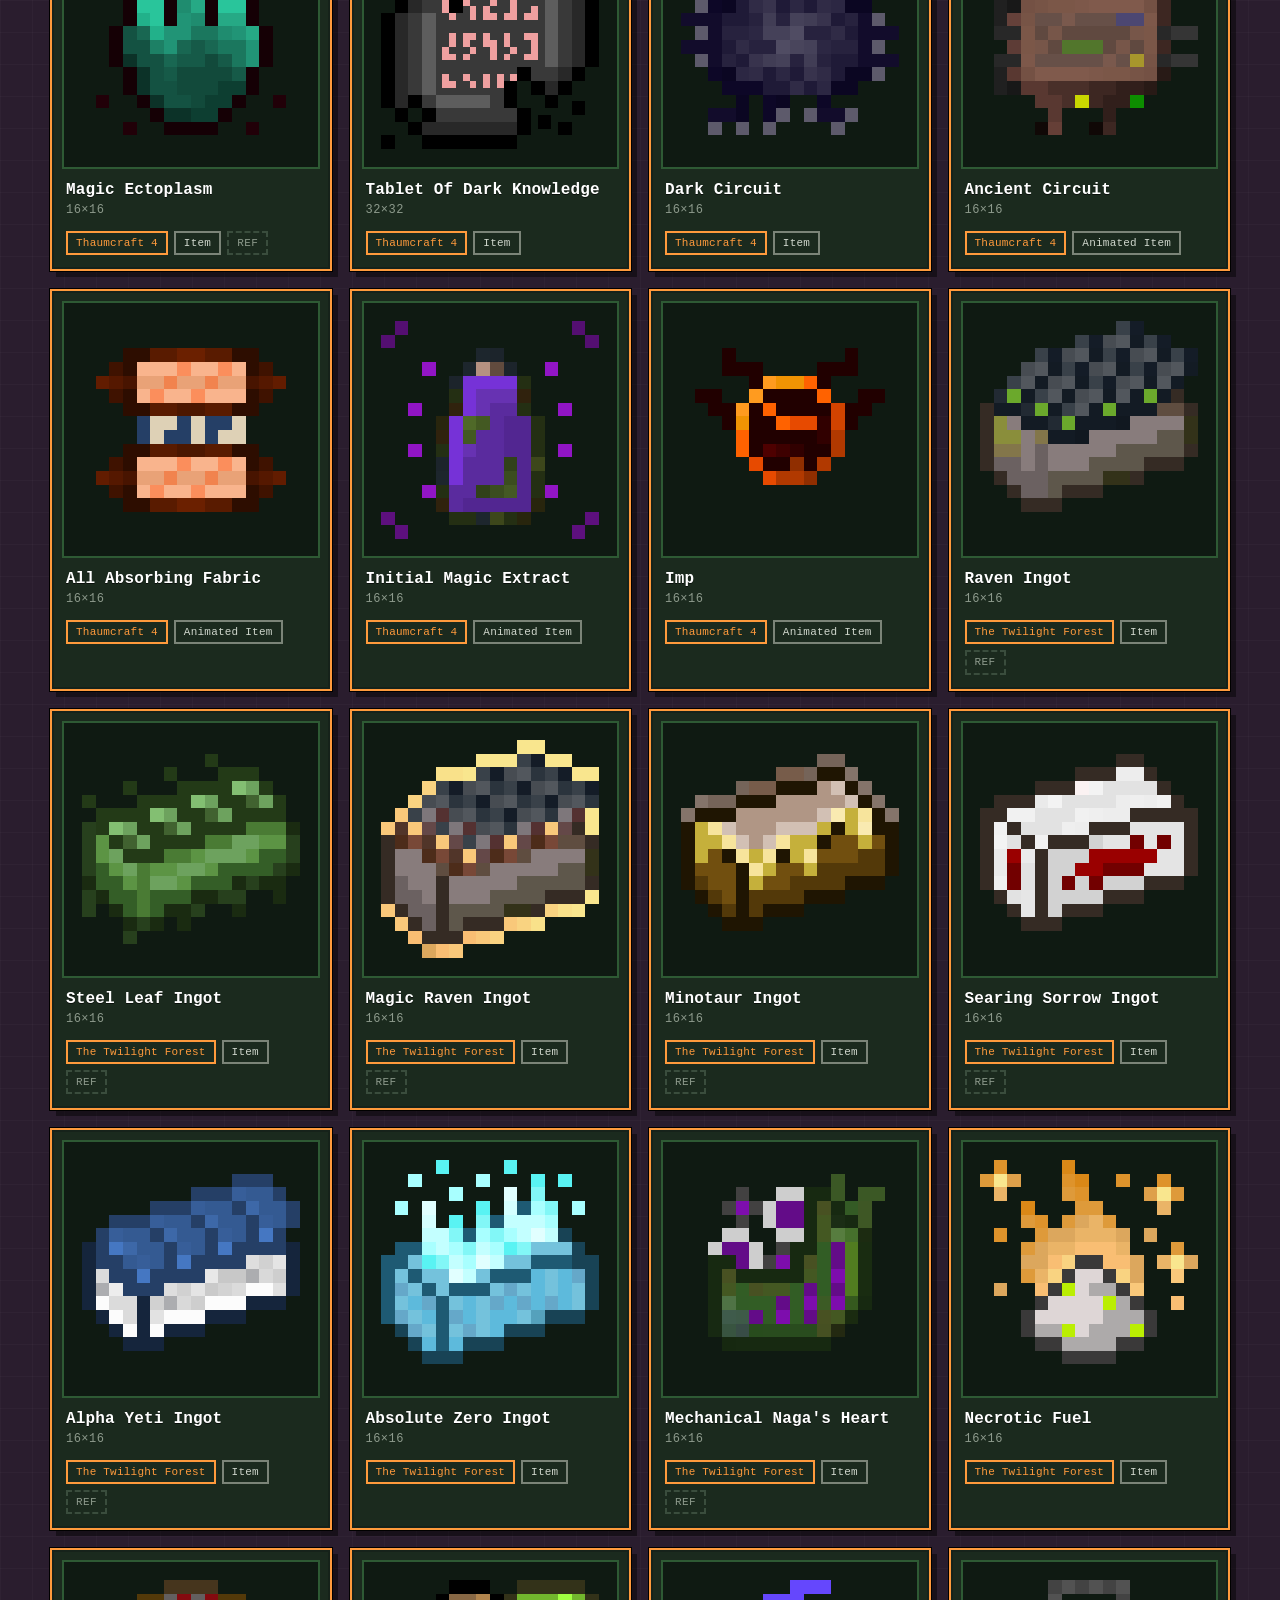
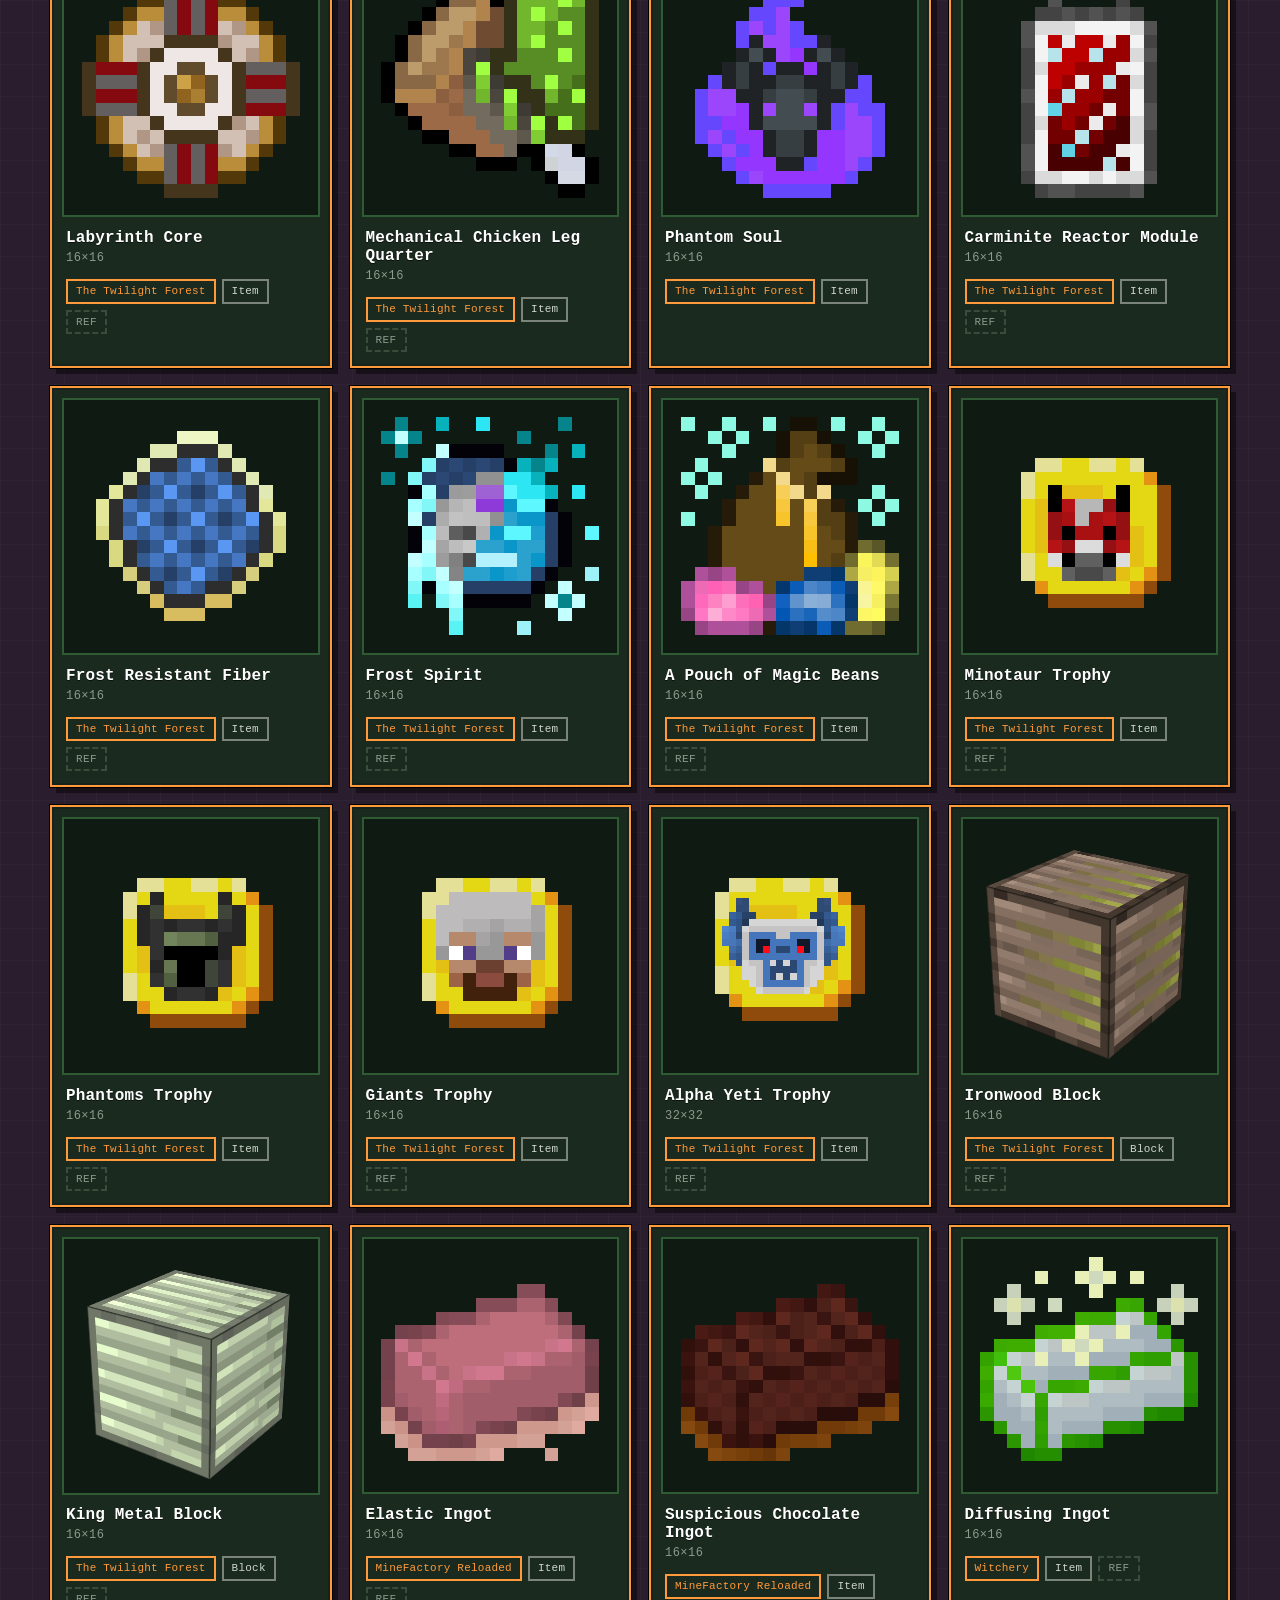
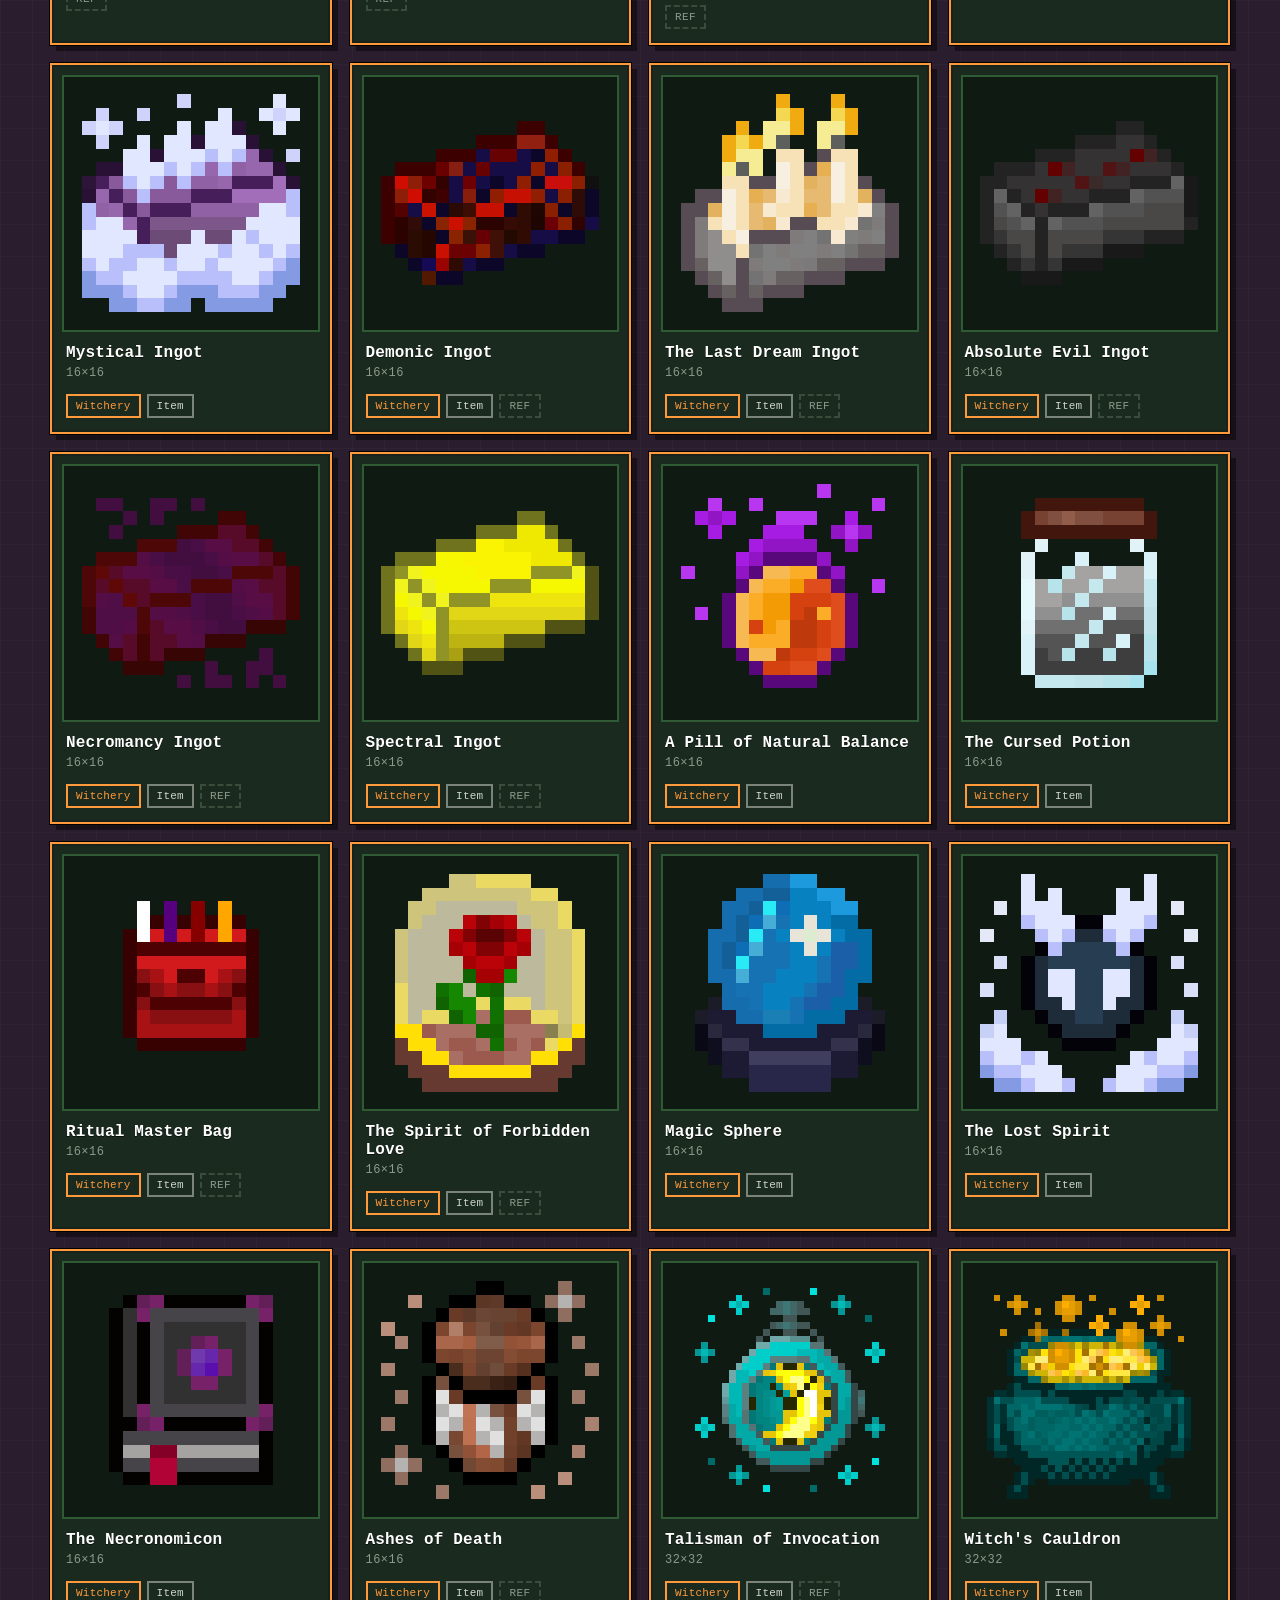
==== commit 48340204: "feat(general): refactor project structure" ====
--- a/index.html
+++ b/index.html
@@ -4,7 +4,17 @@
 <meta charset="utf-8">
 <meta name="viewport" content="width=device-width, initial-scale=1">
 <title>Pixel Artist Portfolio</title>
-<link rel="stylesheet" href="style.css">
+
+<link rel="stylesheet" href="styles/base.css">
+<link rel="stylesheet" href="styles/topbar.css">
+<link rel="stylesheet" href="styles/filters.css">
+<link rel="stylesheet" href="styles/gallery.css">
+<link rel="stylesheet" href="styles/controls.css">
+<link rel="stylesheet" href="styles/blocks.css">
+<link rel="stylesheet" href="styles/references.css">
+<link rel="stylesheet" href="styles/guis.css">
+<link rel="stylesheet" href="styles/art-sets.css">
+<link rel="stylesheet" href="styles/themes.css">
 </head>
 <body>
 <div class="app-root pixel-grid">
@@ -22,7 +32,6 @@
   </header>
 
   <main id="top" class="shell">
-
     <section id="about" class="section">
       <div class="section-head">
         <div>
@@ -49,13 +58,10 @@
         </div>
         <div class="section-subtitle">Use the filters to turn the page into a compact game-asset catalogue. Each card keeps only the details that matter: title, pixel size, Minecraft reference mod and art type. The block cards can be rotated.</div>
       </div>
-
       <div class="filters" id="filters" role="tablist" aria-label="Filter artworks"></div>
-
       <div class="gallery" id="gallery"></div>
     </section>
 
-    <!-- ============ NEW SECTION: Art Sets ============ -->
     <section id="artsets" class="section">
       <div class="section-head">
         <div>
@@ -65,14 +71,11 @@
         <div class="section-subtitle">
           Complete themed sets of items and blocks for Minecraft mods.
           Each row is a stage or variant of the set; each column is a
-          naming family. Empty cells mean the art
-          does not exist yet.
+          naming family. Empty cells mean the art does not exist yet.
         </div>
       </div>
-
       <div class="art-sets" id="artSets"></div>
     </section>
-    <!-- ============================================== -->
 
     <section id="guis" class="section">
       <div class="section-head">
@@ -85,7 +88,6 @@
           interfaces, together with the new items introduced for each GUI.
         </div>
       </div>
-
       <div class="gui-gallery" id="guiGallery"></div>
 
       <div class="section-head section-head--nested">
@@ -93,14 +95,10 @@
           <div class="kicker">GUIs section</div>
           <h2 class="section-title">NEW GUI</h2>
         </div>
-        <div class="section-subtitle">
-          Custom GUI concepts.
-        </div>
+        <div class="section-subtitle">Custom GUI concepts.</div>
       </div>
-
       <div class="gui-gallery" id="newGuiGallery"></div>
     </section>
-
   </main>
 
   <footer class="footer shell">
@@ -109,11 +107,15 @@
   </footer>
 </div>
 
+<script src="scripts/utils.js"></script>
+<script src="scripts/ui_toggles.js"></script>
+<script src="scripts/block_3d.js"></script>
+<script src="scripts/references.js"></script>
 <script src="scripts/filters.js"></script>
 <script src="scripts/artworks_render.js"></script>
+<script src="scripts/art_sets_popup.js"></script>
 <script src="scripts/art_sets_render.js"></script>
 <script src="scripts/guis_render.js"></script>
 <script src="scripts/edge_ui.js"></script>
-
 </body>
 </html>
--- a/styles/base.css
+++ b/styles/base.css
@@ -0,0 +1,173 @@
+/* ============================================================
+   base.css — variables, resets, layout, sections, about, footer
+   ============================================================ */
+
+:root {
+  color-scheme: dark;
+  --bg: #2a1d2e;
+  --bg-grid: rgba(255, 255, 255, .025);
+  --surface: #1b2a1e;
+  --surface-inner: #16221a;
+  --panel: #0f1a12;
+  --text: #f3efe2;
+  --text-strong: #ffffff;
+  --muted: #8d9a8c;
+  --line: #3a4d3d;
+  --line-soft: #2a3a2d;
+  --accent: #ff9a3c;
+  --accent-soft: #e07b2a;
+  --accent-2: #b6f24a;
+  --heart: #c8a4ff;
+}
+
+* { box-sizing: border-box; }
+html { scroll-behavior: smooth; }
+
+body {
+  margin: 0;
+  background: var(--bg);
+  color: var(--text);
+  font-family: "Courier New", Courier, monospace;
+  image-rendering: pixelated;
+  -webkit-font-smoothing: none;
+}
+
+.app-root {
+  min-height: 100vh;
+  width: 100%;
+  background-color: var(--bg);
+  overflow: hidden;
+}
+
+a { color: inherit; text-decoration: none; }
+button { font: inherit; }
+
+.pixel-grid {
+  background-image:
+    linear-gradient(to right, var(--bg-grid) 1px, transparent 1px),
+    linear-gradient(to bottom, var(--bg-grid) 1px, transparent 1px);
+  background-size: 32px 32px;
+}
+
+.shell {
+  width: min(1180px, calc(100% - 32px));
+  margin: 0 auto;
+}
+
+/* ---------- Sections ---------- */
+.section {
+  padding: 58px 0;
+  border-bottom: 1px solid var(--line-soft);
+}
+
+.section-head {
+  display: flex;
+  align-items: end;
+  justify-content: space-between;
+  gap: 20px;
+  margin-bottom: 28px;
+}
+
+.kicker {
+  display: inline-flex;
+  align-items: center;
+  gap: 10px;
+  color: var(--accent);
+  font-size: 11px;
+  font-weight: 700;
+  letter-spacing: .12em;
+  text-transform: uppercase;
+}
+.kicker::before {
+  content: "";
+  width: 8px;
+  height: 8px;
+  background: currentColor;
+}
+
+.section-title {
+  margin: 0;
+  color: var(--text-strong);
+  font-size: clamp(30px, 4.5vw, 60px);
+  line-height: .95;
+  letter-spacing: -.06em;
+  text-transform: uppercase;
+}
+
+.section-subtitle {
+  max-width: 440px;
+  color: var(--muted);
+  font-size: 12px;
+  line-height: 1.6;
+}
+
+.section-head--nested {
+  margin-top: 30px;
+  padding-top: 36px;
+}
+.section-head--nested .section-title {
+  font-size: clamp(24px, 3.4vw, 44px);
+}
+
+/* ---------- About ---------- */
+.about {
+  display: grid;
+  grid-template-columns: 1fr 1fr;
+  gap: 48px;
+}
+.about p {
+  margin: 0;
+  color: var(--muted);
+  line-height: 1.8;
+  font-size: 14px;
+}
+
+.spec-box {
+  border: 2px solid var(--accent);
+  background: var(--surface-inner);
+  box-shadow: 6px 6px 0 rgba(0, 0, 0, .45);
+}
+.spec {
+  display: flex;
+  justify-content: space-between;
+  gap: 16px;
+  padding: 13px 14px;
+  border-bottom: 1px dashed var(--line);
+  font-size: 11px;
+}
+.spec:last-child { border-bottom: 0; }
+.spec span:first-child { color: var(--muted); }
+.spec strong { color: var(--text-strong); }
+
+/* ---------- Empty state ---------- */
+.empty {
+  grid-column: 1 / -1;
+  padding: 36px;
+  border: 2px dashed var(--line);
+  color: var(--muted);
+  text-align: center;
+  font-size: 13px;
+  letter-spacing: .04em;
+}
+
+/* ---------- Footer ---------- */
+.footer {
+  padding: 28px 0 38px;
+  display: flex;
+  justify-content: space-between;
+  gap: 20px;
+  color: var(--muted);
+  font-size: 11px;
+}
+.footer .mono-accent { color: var(--accent); }
+
+/* ---------- Responsive ---------- */
+@media (max-width: 860px) {
+  .about { grid-template-columns: 1fr; }
+  .section-head { align-items: start; flex-direction: column; }
+}
+
+@media (max-width: 560px) {
+  .shell { width: min(100% - 20px, 1180px); }
+  .section { padding: 42px 0; }
+}
--- a/styles/topbar.css
+++ b/styles/topbar.css
@@ -0,0 +1,157 @@
+/* ============================================================
+   topbar.css — topbar, brand, nav, edge-navbar, scroll-top,
+                nav-controls
+   ============================================================ */
+
+.topbar {
+  display: grid;
+  grid-template-columns: 1fr auto 1fr;
+  align-items: center;
+  gap: 24px;
+  min-height: 76px;
+  border-bottom: 1px solid var(--line-soft);
+}
+.topbar .brand      { justify-self: start; }
+.topbar .nav        { justify-self: center; }
+.topbar .nav-controls { justify-self: end; }
+
+.brand {
+  display: flex;
+  align-items: center;
+  gap: 12px;
+  font-weight: 900;
+  letter-spacing: .12em;
+  text-transform: uppercase;
+  color: var(--text-strong);
+}
+
+.brand-mark {
+  width: 18px;
+  height: 18px;
+  background: var(--accent);
+  box-shadow: 6px 6px 0 var(--accent-soft);
+}
+
+.nav {
+  display: flex;
+  gap: 24px;
+  color: var(--muted);
+  font-size: 12px;
+  text-transform: uppercase;
+  letter-spacing: .09em;
+}
+.nav a:hover { color: var(--accent); }
+
+/* ---------- Control buttons inside navbar ---------- */
+.nav-controls {
+  display: flex;
+  align-items: center;
+  gap: 6px;
+  flex-shrink: 0;
+  margin-left: 20px;
+}
+
+.nav-controls .theme-toggle,
+.nav-controls .grid-toggle,
+.nav-controls .block-mode-global {
+  width: 32px;
+  height: 32px;
+  align-self: center;
+}
+.nav-controls .grid-toggle svg,
+.nav-controls .block-mode-global svg {
+  width: 22px;
+  height: 22px;
+}
+
+/* ---------- Edge navbar ---------- */
+.edge-navbar {
+  position: fixed;
+  top: 0;
+  left: 0;
+  right: 0;
+  z-index: 150;
+  background: var(--bg);
+  border-bottom: 1px solid var(--line-soft);
+  box-shadow: 0 8px 22px rgba(0, 0, 0, .45);
+  transform: translateY(-100%);
+  transition: transform .25s ease;
+  pointer-events: none;
+  background-image:
+    linear-gradient(to right, var(--bg-grid) 1px, transparent 1px),
+    linear-gradient(to bottom, var(--bg-grid) 1px, transparent 1px);
+  background-size: 32px 32px;
+  background-position: 0 0;
+}
+.edge-navbar.visible {
+  transform: translateY(0);
+  pointer-events: auto;
+}
+.edge-navbar .topbar { border-bottom: 0; }
+
+/* ---------- Scroll-to-top ---------- */
+.scroll-top-btn {
+  position: fixed;
+  right: 20px;
+  bottom: 20px;
+  width: 44px;
+  height: 44px;
+  z-index: 140;
+  display: grid;
+  place-items: center;
+  padding: 0;
+  border: 2px solid var(--accent);
+  background: rgba(15, 26, 18, .85);
+  color: var(--accent);
+  cursor: pointer;
+
+  opacity: 0;
+  transform: translateY(8px);
+  pointer-events: none;
+
+  transition:
+    opacity .2s ease,
+    transform .2s ease,
+    background-color .12s ease,
+    color .12s ease,
+    border-color .12s ease;
+}
+.scroll-top-btn.visible {
+  opacity: 1;
+  transform: translateY(0);
+  pointer-events: auto;
+}
+.scroll-top-btn:hover,
+.scroll-top-btn:focus-visible {
+  background: var(--accent);
+  color: #1b1208;
+  border-color: var(--accent);
+  outline: none;
+}
+.scroll-top-btn svg { display: block; }
+
+/* ---------- Responsive ---------- */
+@media (max-width: 560px) {
+  .topbar { min-height: 64px; }
+  .nav { gap: 12px; font-size: 10px; }
+
+  .nav-controls { gap: 4px; margin-left: 10px; }
+  .nav-controls .theme-toggle,
+  .nav-controls .grid-toggle,
+  .nav-controls .block-mode-global {
+    width: 28px;
+    height: 28px;
+  }
+  .nav-controls .grid-toggle svg,
+  .nav-controls .block-mode-global svg {
+    width: 18px;
+    height: 18px;
+  }
+
+  .scroll-top-btn {
+    right: 14px;
+    bottom: 14px;
+    width: 40px;
+    height: 40px;
+  }
+}
--- a/styles/filters.css
+++ b/styles/filters.css
@@ -0,0 +1,116 @@
+/* ============================================================
+   filters.css — filter buttons and mod/size dropdowns
+   ============================================================ */
+
+.filters {
+  display: flex;
+  flex-wrap: wrap;
+  gap: 8px;
+  margin-bottom: 22px;
+}
+
+.filter-btn {
+  border: 2px solid var(--line);
+  background: transparent;
+  color: var(--muted);
+  padding: 8px 12px;
+  cursor: pointer;
+  text-transform: uppercase;
+  font-size: 11px;
+  letter-spacing: .08em;
+  transition: all .12s ease;
+}
+.filter-btn:hover {
+  color: var(--text);
+  border-color: var(--accent);
+}
+.filter-btn.active {
+  background: var(--accent);
+  color: #1b1208;
+  border-color: var(--accent);
+  font-weight: 700;
+}
+
+/* ---------- Mod / size dropdowns ---------- */
+.mod-filter {
+  display: inline-flex;
+  align-items: center;
+  gap: 8px;
+}
+
+.mod-filter-label {
+  color: var(--accent);
+  font-size: 11px;
+  text-transform: uppercase;
+  letter-spacing: .08em;
+}
+
+.mod-select {
+  position: relative;
+  border: 2px solid var(--accent);
+  background-color: transparent;
+  color: var(--accent);
+  padding: 8px 28px 8px 12px;
+  cursor: pointer;
+  font-family: inherit;
+  font-size: 11px;
+  letter-spacing: .08em;
+  text-transform: uppercase;
+  user-select: none;
+  transition: border-color .12s ease, color .12s ease;
+}
+.mod-select:focus-visible { outline: none; }
+.mod-select:hover,
+.mod-select:focus-visible {
+  border-color: var(--accent-soft);
+  color: var(--accent-soft);
+}
+
+.mod-select::after {
+  content: "";
+  position: absolute;
+  right: 11px;
+  top: 50%;
+  width: 0;
+  height: 0;
+  border-left: 5px solid transparent;
+  border-right: 5px solid transparent;
+  border-top: 5px solid currentColor;
+  transform: translateY(-50%);
+  pointer-events: none;
+}
+
+.mod-select-list {
+  display: none;
+  position: absolute;
+  top: calc(100% + 2px);
+  left: -2px;
+  min-width: calc(100% + 4px);
+  margin: 0;
+  padding: 0;
+  list-style: none;
+  background: var(--surface);
+  border: 2px solid var(--accent);
+  z-index: 30;
+  max-height: 260px;
+  overflow-y: auto;
+}
+.mod-select.open .mod-select-list { display: block; }
+
+.mod-select-list li {
+  padding: 8px 12px;
+  color: var(--text);
+  text-transform: uppercase;
+  letter-spacing: .06em;
+  white-space: nowrap;
+  cursor: pointer;
+  transition: background-color .08s ease, color .08s ease;
+}
+.mod-select-list li:hover,
+.mod-select-list li.focused {
+  background: var(--accent);
+  color: #1b1208;
+}
+.mod-select-list li[aria-selected="true"] {
+  font-weight: 700;
+}
--- a/styles/gallery.css
+++ b/styles/gallery.css
@@ -0,0 +1,140 @@
+/* ============================================================
+   gallery.css — gallery grid, cards, badges, pixel-grid overlay
+   ============================================================ */
+
+.gallery {
+  display: grid;
+  grid-template-columns: repeat(4, minmax(0, 1fr));
+  gap: 18px;
+}
+
+/* ---------- Card ---------- */
+.card {
+  position: relative;
+  display: flex;
+  flex-direction: column;
+  padding: 10px;
+  background: var(--surface);
+  border: 2px solid var(--accent);
+  box-shadow:
+    inset 0 0 0 2px var(--surface-inner),
+    0 0 0 1px #000,
+    6px 6px 0 rgba(0, 0, 0, .45);
+  transition: transform .16s ease, border-color .16s ease, box-shadow .16s ease;
+}
+.card:hover {
+  transform: translate(-2px, -2px);
+  border-color: var(--accent-soft);
+  box-shadow:
+    inset 0 0 0 2px var(--surface-inner),
+    0 0 0 1px #000,
+    8px 8px 0 rgba(0, 0, 0, .55);
+}
+
+/* Art frame */
+.art {
+  position: relative;
+  aspect-ratio: 1 / 1;
+  overflow: hidden;
+  background: var(--panel);
+  border: 2px solid #2e5a34;
+}
+
+.pixel-art {
+  position: absolute;
+  inset: 7%;
+  width: 86%;
+  height: 86%;
+  shape-rendering: crispEdges;
+  image-rendering: pixelated;
+}
+
+/* Body */
+.card-body {
+  padding: 12px 4px 4px;
+  display: flex;
+  flex-direction: column;
+  gap: 4px;
+}
+
+.card-title {
+  margin: 0;
+  color: var(--text-strong);
+  font-size: 16px;
+  font-weight: 800;
+  letter-spacing: .01em;
+  text-shadow: 0 1px 0 rgba(0, 0, 0, .6);
+}
+
+.size {
+  color: var(--muted);
+  font-size: 12px;
+  letter-spacing: .04em;
+}
+
+/* ---------- Badges ---------- */
+.badges {
+  display: flex;
+  flex-wrap: wrap;
+  gap: 6px;
+  margin-top: 10px;
+}
+
+.badge {
+  display: inline-block;
+  padding: 4px 8px;
+  border: 2px solid var(--accent);
+  background: transparent;
+  color: var(--accent);
+  font-size: 11px;
+  line-height: 1.1;
+  letter-spacing: .02em;
+  white-space: nowrap;
+}
+.badge.type {
+  color: #cfd6cc;
+  border-color: #7b8478;
+}
+
+/* ---------- Pixel grid overlay ---------- */
+.art::after {
+  content: "";
+  position: absolute;
+  inset: 7%;
+  pointer-events: none;
+  z-index: 3;
+
+  --cell: calc(100% / var(--grid-count, 16));
+  --grid-line: rgba(255, 255, 255, .35);
+
+  background-image:
+    linear-gradient(to right,  var(--grid-line) 1px, transparent 1px),
+    linear-gradient(to bottom, var(--grid-line) 1px, transparent 1px),
+    linear-gradient(to left,   var(--grid-line) 1px, transparent 1px),
+    linear-gradient(to top,    var(--grid-line) 1px, transparent 1px);
+
+  background-size:
+    var(--cell) var(--cell),
+    var(--cell) var(--cell),
+    100% 100%,
+    100% 100%;
+
+  background-repeat: repeat, repeat, no-repeat, no-repeat;
+
+  opacity: 0;
+  transition: opacity .15s ease;
+}
+
+html[data-grid="on"] .art:not(.art--block)::after { opacity: 1; }
+html[data-grid="on"] .art--block::after            { opacity: 0; }
+html[data-grid="on"] .art--block[data-block-mode="2d"]::after { opacity: 1; }
+
+/* ---------- Responsive ---------- */
+@media (max-width: 860px) {
+  .gallery { grid-template-columns: repeat(2, minmax(0, 1fr)); }
+}
+@media (max-width: 560px) {
+  .gallery { grid-template-columns: 1fr; }
+  .card-title { font-size: 14px; }
+  .badge { font-size: 10px; padding: 3px 6px; }
+}
--- a/styles/controls.css
+++ b/styles/controls.css
@@ -0,0 +1,46 @@
+/* ============================================================
+   controls.css — theme-toggle + grid-toggle buttons
+   ============================================================ */
+
+/* ---------- Theme toggle ---------- */
+.theme-toggle {
+  width: 36px;
+  align-self: stretch;
+  padding: 0;
+  border: 2px solid var(--accent);
+  background: var(--panel);
+  cursor: pointer;
+  flex-shrink: 0;
+  transition: background-color .15s ease, border-color .15s ease;
+}
+.theme-toggle:hover { border-color: var(--accent-soft); }
+
+/* ---------- Grid toggle ---------- */
+.grid-toggle {
+  width: 36px;
+  align-self: stretch;
+  padding: 0;
+  border: 2px solid var(--accent);
+  background: transparent;
+  color: var(--accent);
+  cursor: pointer;
+  flex-shrink: 0;
+  display: flex;
+  align-items: center;
+  justify-content: center;
+  transition: background-color .12s ease, color .12s ease, border-color .12s ease;
+}
+.grid-toggle svg {
+  display: block;
+  width: 26px;
+  height: 26px;
+}
+.grid-toggle:hover {
+  border-color: var(--accent-soft);
+  color: var(--accent-soft);
+}
+.grid-toggle.active {
+  background: var(--accent);
+  color: #1b1208;
+  border-color: var(--accent);
+}
--- a/styles/blocks.css
+++ b/styles/blocks.css
@@ -0,0 +1,163 @@
+/* ============================================================
+   blocks.css — 3D block previews, per-card and global toggles
+   ============================================================ */
+
+.art--block {
+  perspective: 700px;
+  container-type: size;
+}
+
+/* ---------- 3D cube ---------- */
+.block-3d {
+  --c: 55cqw;
+  position: absolute;
+  top: 50%;
+  left: 50%;
+  width: var(--c);
+  height: var(--c);
+  transform-style: preserve-3d;
+  transform: translate(-50%, -50%) rotateX(-25deg) rotateY(-35deg);
+  transition: transform .35s ease;
+
+  cursor: grab;
+  user-select: none;
+  touch-action: none;
+  will-change: transform;
+}
+.block-3d.dragging {
+  cursor: grabbing;
+  transition: none;
+}
+
+.block-3d .face {
+  position: absolute;
+  inset: 0;
+  background-size: 100% 100%;
+  background-repeat: no-repeat;
+  background-color: #1a1a1a;
+  image-rendering: pixelated;
+  image-rendering: crisp-edges;
+  box-shadow: inset 0 0 0 1px rgba(0, 0, 0, .35);
+  backface-visibility: hidden;
+}
+
+.block-3d .front  { transform: translateZ(calc(var(--c) /  2)); }
+.block-3d .back   { transform: rotateY(180deg) translateZ(calc(var(--c) / 2)); }
+.block-3d .right  { transform: rotateY( 90deg) translateZ(calc(var(--c) / 2)); }
+.block-3d .left   { transform: rotateY(-90deg) translateZ(calc(var(--c) / 2)); }
+.block-3d .top    { transform: rotateX( 90deg) translateZ(calc(var(--c) / 2)); }
+.block-3d .bottom { transform: rotateX(-90deg) translateZ(calc(var(--c) / 2)); }
+
+.block-3d .back,
+.block-3d .left   { filter: brightness(.78); }
+.block-3d .right  { filter: brightness(.9);  }
+.block-3d .top    { filter: brightness(1.05); }
+.block-3d .bottom { filter: brightness(.6);  }
+
+/* ---------- Reset button ---------- */
+.block-reset {
+  position: absolute;
+  top: 8px;
+  right: 8px;
+  width: 26px;
+  height: 26px;
+  display: grid;
+  place-items: center;
+  padding: 0;
+  border: 2px solid var(--accent);
+  background: rgba(15, 26, 18, .85);
+  color: var(--accent);
+  font-size: 14px;
+  line-height: 1;
+  cursor: pointer;
+  z-index: 2;
+  opacity: 0;
+  transform: translateY(-2px);
+  transition: opacity .15s ease, transform .15s ease,
+              border-color .12s ease, color .12s ease, background-color .12s ease;
+}
+.card:hover .block-reset,
+.block-reset:focus-visible {
+  opacity: 1;
+  transform: translateY(0);
+}
+.block-reset:hover,
+.block-reset:focus-visible {
+  background: var(--accent);
+  color: #1b1208;
+  border-color: var(--accent);
+  outline: none;
+}
+
+/* ---------- Per-card 3D / 2D toggle ---------- */
+.art--block .block-image { display: none; }
+.art--block .icon-flat   { display: none; }
+
+.art--block[data-block-mode="2d"] .block-3d,
+.art--block[data-block-mode="2d"] .block-reset { display: none; }
+.art--block[data-block-mode="2d"] .block-image { display: block; }
+.art--block[data-block-mode="2d"] .icon-cube   { display: none; }
+.art--block[data-block-mode="2d"] .icon-flat   { display: block; }
+
+.block-mode-toggle {
+  position: absolute;
+  top: 8px;
+  left: 8px;
+  width: 26px;
+  height: 26px;
+  display: grid;
+  place-items: center;
+  padding: 0;
+  border: 2px solid var(--accent);
+  background: rgba(15, 26, 18, .85);
+  color: var(--accent);
+  cursor: pointer;
+  z-index: 3;
+  opacity: 0;
+  transform: translateY(-2px);
+  transition: opacity .15s ease, transform .15s ease,
+              border-color .12s ease, color .12s ease, background-color .12s ease;
+}
+.card:hover .block-mode-toggle,
+.block-mode-toggle:focus-visible {
+  opacity: 1;
+  transform: translateY(0);
+}
+.block-mode-toggle:hover,
+.block-mode-toggle:focus-visible {
+  background: var(--accent);
+  color: #1b1208;
+  border-color: var(--accent);
+  outline: none;
+}
+.block-mode-toggle svg { display: block; }
+
+/* ---------- Global toggle ---------- */
+.block-mode-global {
+  width: 36px;
+  align-self: stretch;
+  padding: 0;
+  border: 2px solid var(--accent);
+  background: transparent;
+  color: var(--accent);
+  cursor: pointer;
+  flex-shrink: 0;
+  display: flex;
+  align-items: center;
+  justify-content: center;
+  transition: background-color .12s ease, color .12s ease, border-color .12s ease;
+}
+.block-mode-global svg { display: block; }
+.block-mode-global .icon-flat { display: none; }
+
+.block-mode-global:hover {
+  border-color: var(--accent-soft);
+  color: var(--accent-soft);
+}
+.block-mode-global.active {
+  background: var(--accent);
+  color: #1b1208;
+  border-color: var(--accent);
+}
+.block-mode-global.active .icon-cube { display: none; }
+.block-mode-global.active .icon-flat { display: block; }
--- a/styles/references.css
+++ b/styles/references.css
@@ -0,0 +1,126 @@
+/* ============================================================
+   references.css — REF badge + reference popup
+   ============================================================ */
+
+.reference {
+  display: inline-flex;
+  align-items: center;
+  padding: 4px 8px;
+  border: 2px dashed var(--line);
+  background: transparent;
+  color: var(--muted);
+  font-size: 11px;
+  line-height: 1.1;
+  letter-spacing: .04em;
+  cursor: pointer;
+  user-select: none;
+  outline: none;
+  transition: border-color .12s ease, color .12s ease;
+}
+.reference:hover,
+.reference:focus-visible {
+  border-color: var(--accent-2);
+  color: var(--accent-2);
+}
+
+/* ---------- Popup ---------- */
+.reference-popup {
+  position: fixed;
+  z-index: 200;
+  pointer-events: none;
+
+  padding: 10px;
+  background: var(--surface);
+  border: 2px solid var(--accent-2);
+
+  opacity: 0;
+  transform: translateY(4px);
+  transition: opacity .16s ease, transform .16s ease;
+}
+.reference-popup.visible {
+  opacity: 1;
+  transform: translateY(0);
+}
+
+.reference-popup-list {
+  display: grid;
+  grid-template-columns: repeat(2, 200px);
+  gap: 10px;
+}
+.reference-popup-list:has(> :only-child) {
+  grid-template-columns: 200px;
+}
+
+.reference-popup-item {
+  width: auto;
+  flex-shrink: 0;
+}
+
+.reference-popup-image {
+  position: relative;
+  aspect-ratio: 1 / 1;
+  padding: 7%;
+  box-sizing: border-box;
+
+  background: var(--panel);
+  border: 2px solid var(--accent-2);
+
+  display: flex;
+  align-items: center;
+  justify-content: center;
+  overflow: hidden;
+}
+.reference-popup-image img {
+  display: block;
+  width: 100%;
+  height: 100%;
+  object-fit: contain;
+  image-rendering: pixelated;
+}
+
+/* Pixel grid overlay for reference thumbnails */
+.reference-popup-image::after {
+  content: "";
+  position: absolute;
+  inset: 7%;
+  pointer-events: none;
+  z-index: 3;
+
+  --cell: calc(100% / var(--grid-count, 16));
+  --grid-line: rgba(255, 255, 255, .35);
+
+  background-image:
+    linear-gradient(to right,  var(--grid-line) 1px, transparent 1px),
+    linear-gradient(to bottom, var(--grid-line) 1px, transparent 1px),
+    linear-gradient(to left,   var(--grid-line) 1px, transparent 1px),
+    linear-gradient(to top,    var(--grid-line) 1px, transparent 1px);
+
+  background-size:
+    var(--cell) var(--cell),
+    var(--cell) var(--cell),
+    100% 100%,
+    100% 100%;
+
+  background-repeat: repeat, repeat, no-repeat, no-repeat;
+
+  opacity: 0;
+  transition: opacity .15s ease;
+}
+html[data-grid="on"] .reference-popup-image::after { opacity: 1; }
+
+.reference-popup-body {
+  padding: 10px 2px 2px;
+}
+.reference-popup-text {
+  margin: 0;
+  color: var(--text);
+  font-size: 12px;
+  line-height: 1.6;
+  letter-spacing: .02em;
+}
+
+/* ---------- Responsive ---------- */
+@media (max-width: 560px) {
+  .reference-popup-list { grid-template-columns: 160px; gap: 8px; }
+  .reference-popup-list:has(> :only-child) { grid-template-columns: 160px; }
+}
--- a/styles/guis.css
+++ b/styles/guis.css
@@ -0,0 +1,230 @@
+/* ============================================================
+   guis.css — GUI compare section
+   ============================================================ */
+
+.gui-gallery {
+  display: grid;
+  grid-template-columns: 1fr;
+  gap: 22px;
+}
+
+.gui-card {
+  display: flex;
+  flex-direction: column;
+  gap: 18px;
+  padding: 18px;
+  background: var(--surface);
+  border: 2px solid var(--accent);
+  box-shadow:
+    inset 0 0 0 2px var(--surface-inner),
+    0 0 0 1px #000,
+    6px 6px 0 rgba(0, 0, 0, .45);
+}
+
+.gui-card-head {
+  display: flex;
+  align-items: center;
+  justify-content: space-between;
+  gap: 12px;
+  flex-wrap: wrap;
+  padding-bottom: 12px;
+  border-bottom: 1px dashed var(--line);
+}
+
+.gui-card-title {
+  margin: 0;
+  color: var(--text-strong);
+  font-size: 18px;
+  font-weight: 800;
+  letter-spacing: .02em;
+  text-transform: uppercase;
+}
+
+/* ---------- Compare layout ---------- */
+.gui-compare {
+  display: grid;
+  grid-template-columns: repeat(2, minmax(0, 1fr));
+  gap: 16px;
+  align-items: start;
+}
+
+.gui-side {
+  display: flex;
+  flex-direction: column;
+  gap: 8px;
+  min-width: 0;
+}
+
+.gui-label {
+  color: var(--accent);
+  font-size: 11px;
+  font-weight: 700;
+  letter-spacing: .12em;
+  text-transform: uppercase;
+}
+
+.gui-image {
+  position: relative;
+  display: flex;
+  align-items: center;
+  justify-content: center;
+  width: 100%;
+  aspect-ratio: 176 / 207;
+  padding: 10px;
+  background: var(--panel);
+  border: 2px solid #2e5a34;
+  overflow: hidden;
+}
+.gui-image img {
+  display: block;
+  width: 100%;
+  height: 100%;
+  object-fit: contain;
+  image-rendering: pixelated;
+  image-rendering: crisp-edges;
+}
+
+.gui-size {
+  color: var(--muted);
+  font-size: 11px;
+  letter-spacing: .04em;
+}
+
+/* ---------- Full / preview toggle ---------- */
+.gui-image-toggle {
+  position: absolute;
+  top: 8px;
+  right: 8px;
+  width: 26px;
+  height: 26px;
+  display: grid;
+  place-items: center;
+  padding: 0;
+  border: 2px solid var(--accent);
+  background: rgba(15, 26, 18, .85);
+  color: var(--accent);
+  cursor: pointer;
+  z-index: 3;
+  transition: background-color .12s ease, color .12s ease, border-color .12s ease;
+}
+.gui-image-toggle:hover,
+.gui-image-toggle:focus-visible {
+  background: var(--accent);
+  color: #1b1208;
+  border-color: var(--accent);
+  outline: none;
+}
+.gui-image-toggle.active {
+  background: var(--accent);
+  color: #1b1208;
+  border-color: var(--accent);
+}
+.gui-image-toggle svg { display: block; }
+
+.gui-image-toggle .icon-collapse { display: none; }
+.gui-image-toggle.active .icon-expand   { display: none; }
+.gui-image-toggle.active .icon-collapse { display: block; }
+
+/* ---------- New items ---------- */
+.gui-items {
+  display: flex;
+  flex-direction: column;
+  gap: 10px;
+  padding-top: 14px;
+  border-top: 1px dashed var(--line);
+}
+
+.gui-items-label {
+  color: var(--accent);
+  font-size: 11px;
+  font-weight: 700;
+  letter-spacing: .12em;
+  text-transform: uppercase;
+}
+
+.gui-items-grid {
+  display: grid;
+  grid-template-columns: repeat(auto-fill, minmax(220px, 1fr));
+  gap: 12px;
+}
+
+.gui-item {
+  display: flex;
+  gap: 12px;
+  align-items: center;
+  padding: 10px;
+  background: var(--surface-inner);
+  border: 2px solid var(--line);
+  transition: border-color .12s ease, transform .12s ease;
+}
+.gui-item:hover {
+  border-color: var(--accent);
+  transform: translateY(-1px);
+}
+
+.gui-item-image {
+  flex-shrink: 0;
+  width: 56px;
+  height: 56px;
+  display: grid;
+  place-items: center;
+  padding: 4px;
+  background: var(--panel);
+  border: 2px solid #2e5a34;
+}
+.gui-item-image img {
+  display: block;
+  width: 100%;
+  height: 100%;
+  object-fit: contain;
+  image-rendering: pixelated;
+  image-rendering: crisp-edges;
+}
+
+.gui-item-body {
+  display: flex;
+  flex-direction: column;
+  gap: 2px;
+  min-width: 0;
+}
+.gui-item-title {
+  color: var(--text-strong);
+  font-size: 13px;
+  font-weight: 700;
+  line-height: 1.25;
+  word-break: break-word;
+}
+.gui-item-size {
+  color: var(--muted);
+  font-size: 11px;
+  letter-spacing: .04em;
+}
+
+/* ---------- Large screens ---------- */
+@media (min-width: 1200px) {
+  .gui-items-grid {
+    grid-template-columns: repeat(auto-fill, minmax(280px, 1fr));
+    gap: 14px;
+  }
+  .gui-item { padding: 12px 14px; gap: 14px; }
+  .gui-item-image { width: 72px; height: 72px; }
+  .gui-item-title { font-size: 14px; }
+  .gui-item-size  { font-size: 12px; }
+}
+@media (min-width: 1500px) {
+  .gui-items-grid { grid-template-columns: repeat(auto-fill, minmax(320px, 1fr)); }
+  .gui-item-image { width: 88px; height: 88px; }
+  .gui-item-title { font-size: 15px; }
+}
+
+/* ---------- Responsive ---------- */
+@media (max-width: 860px) {
+  .gui-compare,
+  .gui-compare--pair { grid-template-columns: 1fr; gap: 14px; }
+}
+@media (max-width: 560px) {
+  .gui-card { padding: 14px; gap: 14px; }
+  .gui-card-title { font-size: 15px; }
+  .gui-items-grid { grid-template-columns: 1fr; }
+  .gui-item-image { width: 44px; height: 44px; }
+}
--- a/styles/art-sets.css
+++ b/styles/art-sets.css
@@ -0,0 +1,345 @@
+/* ============================================================
+   art-sets.css — Art Sets section + popup
+   ============================================================ */
+
+.art-sets {
+  display: flex;
+  flex-direction: column;
+  gap: 22px;
+}
+
+/* ---------- Card ---------- */
+.art-set {
+  display: flex;
+  flex-direction: column;
+  gap: 18px;
+  padding: 18px;
+  background: var(--surface);
+  border: 2px solid var(--accent);
+  box-shadow:
+    inset 0 0 0 2px var(--surface-inner),
+    0 0 0 1px #000,
+    6px 6px 0 rgba(0, 0, 0, .45);
+}
+
+.art-set-head {
+  display: flex;
+  align-items: center;
+  justify-content: space-between;
+  gap: 12px;
+  flex-wrap: wrap;
+  padding-bottom: 12px;
+  border-bottom: 1px dashed var(--line);
+}
+
+.art-set-title {
+  margin: 0;
+  color: var(--text-strong);
+  font-size: 18px;
+  font-weight: 800;
+  letter-spacing: .02em;
+  text-transform: uppercase;
+}
+
+/* ---------- Grid ---------- */
+.art-set-grid {
+  display: grid;
+  grid-template-columns:
+    max-content
+    repeat(var(--cols, 1), minmax(84px, 160px));
+  gap: 8px;
+  align-items: center;
+  justify-content: center;
+}
+
+.art-col-label,
+.art-row-label {
+  color: var(--accent);
+  font-size: 11px;
+  font-weight: 700;
+  letter-spacing: .12em;
+  text-transform: uppercase;
+  white-space: nowrap;
+}
+.art-col-label { text-align: center; padding: 4px 2px; }
+.art-row-label { text-align: center; padding: 0 12px; }
+
+/* ---------- Cell ---------- */
+.art-cell {
+  --cell-pad: 8px;
+  position: relative;
+  display: flex;
+  align-items: center;
+  justify-content: center;
+  aspect-ratio: 1 / 1;
+  padding: var(--cell-pad);
+  background: var(--surface-inner);
+  border: 2px solid var(--line);
+  transition: border-color .12s ease, transform .12s ease;
+}
+.art-cell:hover {
+  border-color: var(--accent);
+  transform: translateY(-1px);
+}
+.art-cell img {
+  display: block;
+  width: 100%;
+  height: 100%;
+  object-fit: contain;
+  image-rendering: pixelated;
+  image-rendering: crisp-edges;
+}
+
+/* ---------- Interactive cell (has popup) ---------- */
+.art-cell--popup {
+  position: relative;
+  border: 2px dashed var(--line);
+  background: transparent;
+  color: var(--muted);
+  cursor: pointer;
+  user-select: none;
+  outline: none;
+  transition: border-color .12s ease, color .12s ease, transform .12s ease;
+}
+.art-cell--popup:hover,
+.art-cell--popup:focus-visible {
+  border-color: var(--accent-2);
+  color: var(--accent-2);
+  transform: translateY(-1px);
+}
+.art-cell--empty {
+  background: transparent;
+  border-style: dashed;
+  border-color: var(--line-soft);
+  opacity: .5;
+}
+.art-cell--empty:hover {
+  border-color: var(--line);
+  transform: none;
+}
+
+/* ---------- Popup ---------- */
+.art-popup {
+  position: fixed;
+  z-index: 200;
+  pointer-events: none;
+
+  padding: 12px;
+  background: var(--surface);
+  border: 2px solid var(--accent-2);
+
+  opacity: 0;
+  transform: translateY(4px);
+  transition: opacity .16s ease, transform .16s ease;
+}
+.art-popup.visible {
+  opacity: 1;
+  transform: translateY(0);
+}
+
+.art-popup-header {
+  color: var(--accent-2);
+  font-size: 11px;
+  font-weight: 700;
+  letter-spacing: .12em;
+  text-transform: uppercase;
+  text-align: center;
+  margin-bottom: 10px;
+  padding-bottom: 8px;
+  border-bottom: 1px dashed var(--line);
+}
+
+.art-popup-list {
+  display: flex;
+  flex-wrap: wrap;
+  gap: 12px;
+  max-width: calc(160px * 3 + 12px * 2);
+}
+.art-popup-list--2x2 {
+  display: grid;
+  grid-template-columns: repeat(2, 160px);
+  gap: 12px;
+  max-width: none;
+}
+.art-popup-list--2x2 .art-popup-item {
+  flex: none;
+  width: auto;
+  max-width: none;
+}
+
+.art-popup-item {
+  flex: 0 0 160px;
+  width: 160px;
+  max-width: 160px;
+  display: flex;
+  flex-direction: column;
+  gap: 10px;
+  align-items: stretch;
+}
+
+.art-popup-image {
+  aspect-ratio: 1 / 1;
+  padding: 12px;
+  box-sizing: border-box;
+  display: flex;
+  align-items: center;
+  justify-content: center;
+  background: var(--panel);
+  border: 2px solid var(--accent-2);
+  overflow: hidden;
+}
+.art-popup-image img {
+  display: block;
+  width: 100%;
+  height: 100%;
+  object-fit: contain;
+  image-rendering: pixelated;
+  image-rendering: crisp-edges;
+}
+
+.art-popup-image--multi {
+  display: grid;
+  grid-template-columns: repeat(2, 1fr);
+  grid-auto-rows: 1fr;
+  gap: 6px;
+  place-items: center;
+}
+.art-popup-image--multi img {
+  display: block;
+  width: 100%;
+  height: 100%;
+  object-fit: contain;
+  image-rendering: pixelated;
+  image-rendering: crisp-edges;
+}
+
+.art-popup-name {
+  color: var(--text-strong);
+  font-size: 12px;
+  font-weight: 400;
+  letter-spacing: .02em;
+  line-height: 1.3;
+  text-align: left;
+  word-break: break-word;
+}
+.art-popup-mod {
+  color: var(--text-strong);
+  font-weight: 400;
+}
+
+/* ============================================================
+   Pixel-grid overlay for Art Set cells and popup images
+   (toggled with the global grid button)
+   ============================================================ */
+
+/* ---------- Art Set cells ---------- */
+.art-cell::after {
+  content: "";
+  position: absolute;
+  inset: var(--cell-pad, 8px);       /* = image inset inside the cell */
+  pointer-events: none;
+  z-index: 3;
+
+  --cell: calc(100% / var(--grid-count, 16));
+  --grid-line: rgba(255, 255, 255, .35);
+
+  background-image:
+    linear-gradient(to right,  var(--grid-line) 1px, transparent 1px),
+    linear-gradient(to bottom, var(--grid-line) 1px, transparent 1px),
+    linear-gradient(to left,   var(--grid-line) 1px, transparent 1px),
+    linear-gradient(to top,    var(--grid-line) 1px, transparent 1px);
+
+  background-size:
+    var(--cell) var(--cell),
+    var(--cell) var(--cell),
+    100% 100%,
+    100% 100%;
+
+  background-repeat: repeat, repeat, no-repeat, no-repeat;
+
+  opacity: 0;
+  transition: opacity .15s ease;
+}
+
+/* Show only on cells that actually display an image */
+html[data-grid="on"] .art-cell:not(.art-cell--empty)::after { opacity: 1; }
+html[data-grid="on"] .art-cell--popup:not(:has(img))::after   { opacity: 0; }
+
+/* ---------- Art Set popup image ---------- */
+.art-popup-image {
+  position: relative;                /* needed for the ::after overlay */
+}
+
+.art-popup-image::after {
+  content: "";
+  position: absolute;
+  inset: 12px;                       /* matches .art-popup-image padding */
+  pointer-events: none;
+  z-index: 3;
+
+  --cell: calc(100% / var(--grid-count, 16));
+  --grid-line: rgba(255, 255, 255, .35);
+
+  background-image:
+    linear-gradient(to right,  var(--grid-line) 1px, transparent 1px),
+    linear-gradient(to bottom, var(--grid-line) 1px, transparent 1px),
+    linear-gradient(to left,   var(--grid-line) 1px, transparent 1px),
+    linear-gradient(to top,    var(--grid-line) 1px, transparent 1px);
+
+  background-size:
+    var(--cell) var(--cell),
+    var(--cell) var(--cell),
+    100% 100%,
+    100% 100%;
+
+  background-repeat: repeat, repeat, no-repeat, no-repeat;
+
+  opacity: 0;
+  transition: opacity .15s ease;
+}
+
+/* Multi-image cells already have their own internal 2-col grid —
+   skip the overlay so we don't span across the gaps. */
+html[data-grid="on"] .art-popup-image:not(.art-popup-image--multi)::after { opacity: 1; }
+
+/* ---------- Responsive ---------- */
+@media (max-width: 860px) {
+  .art-set { padding: 14px; gap: 14px; }
+  .art-set-title { font-size: 15px; }
+  .art-set-grid {
+    grid-template-columns:
+      max-content
+      repeat(var(--cols, 1), minmax(64px, 130px));
+    gap: 6px;
+  }
+  .art-cell { --cell-pad: 6px; }
+  .art-col-label,
+  .art-row-label { font-size: 10px; letter-spacing: .08em; }
+}
+
+@media (max-width: 560px) {
+  .art-set { padding: 12px; gap: 12px; }
+  .art-set-title { font-size: 14px; }
+  .art-set-grid {
+    grid-template-columns:
+      max-content
+      repeat(var(--cols, 1), minmax(52px, 1fr));
+    gap: 4px;
+  }
+  .art-cell { --cell-pad: 4px; }
+  .art-col-label,
+  .art-row-label { font-size: 9px; }
+  .art-popup-list {
+    max-width: calc(130px * 2 + 8px);
+    gap: 8px;
+  }
+  .art-popup-list--2x2 {
+    grid-template-columns: repeat(2, 130px);
+    gap: 8px;
+  }
+  .art-popup-item {
+    flex-basis: 130px;
+    width: 130px;
+    max-width: 130px;
+  }
+}
--- a/styles/themes.css
+++ b/styles/themes.css
@@ -0,0 +1,27 @@
+/* ============================================================
+   themes.css — html[data-theme] colour overrides
+   ============================================================ */
+
+html[data-theme="white"] .art,
+html[data-theme="white"] .theme-toggle,
+html[data-theme="white"] .reference-popup-image,
+html[data-theme="white"] .gui-image,
+html[data-theme="white"] .gui-item-image,
+html[data-theme="white"] .art-cell,
+html[data-theme="white"] .art-popup-image { background-color: #ffffff; }
+
+html[data-theme="black"] .art,
+html[data-theme="black"] .theme-toggle,
+html[data-theme="black"] .reference-popup-image,
+html[data-theme="black"] .gui-image,
+html[data-theme="black"] .gui-item-image,
+html[data-theme="black"] .art-cell,
+html[data-theme="black"] .art-popup-image { background-color: #000000; }
+
+html[data-theme="green"] .art,
+html[data-theme="green"] .theme-toggle,
+html[data-theme="green"] .reference-popup-image,
+html[data-theme="green"] .gui-image,
+html[data-theme="green"] .gui-item-image,
+html[data-theme="green"] .art-cell,
+html[data-theme="green"] .art-popup-image { background-color: var(--panel); }
